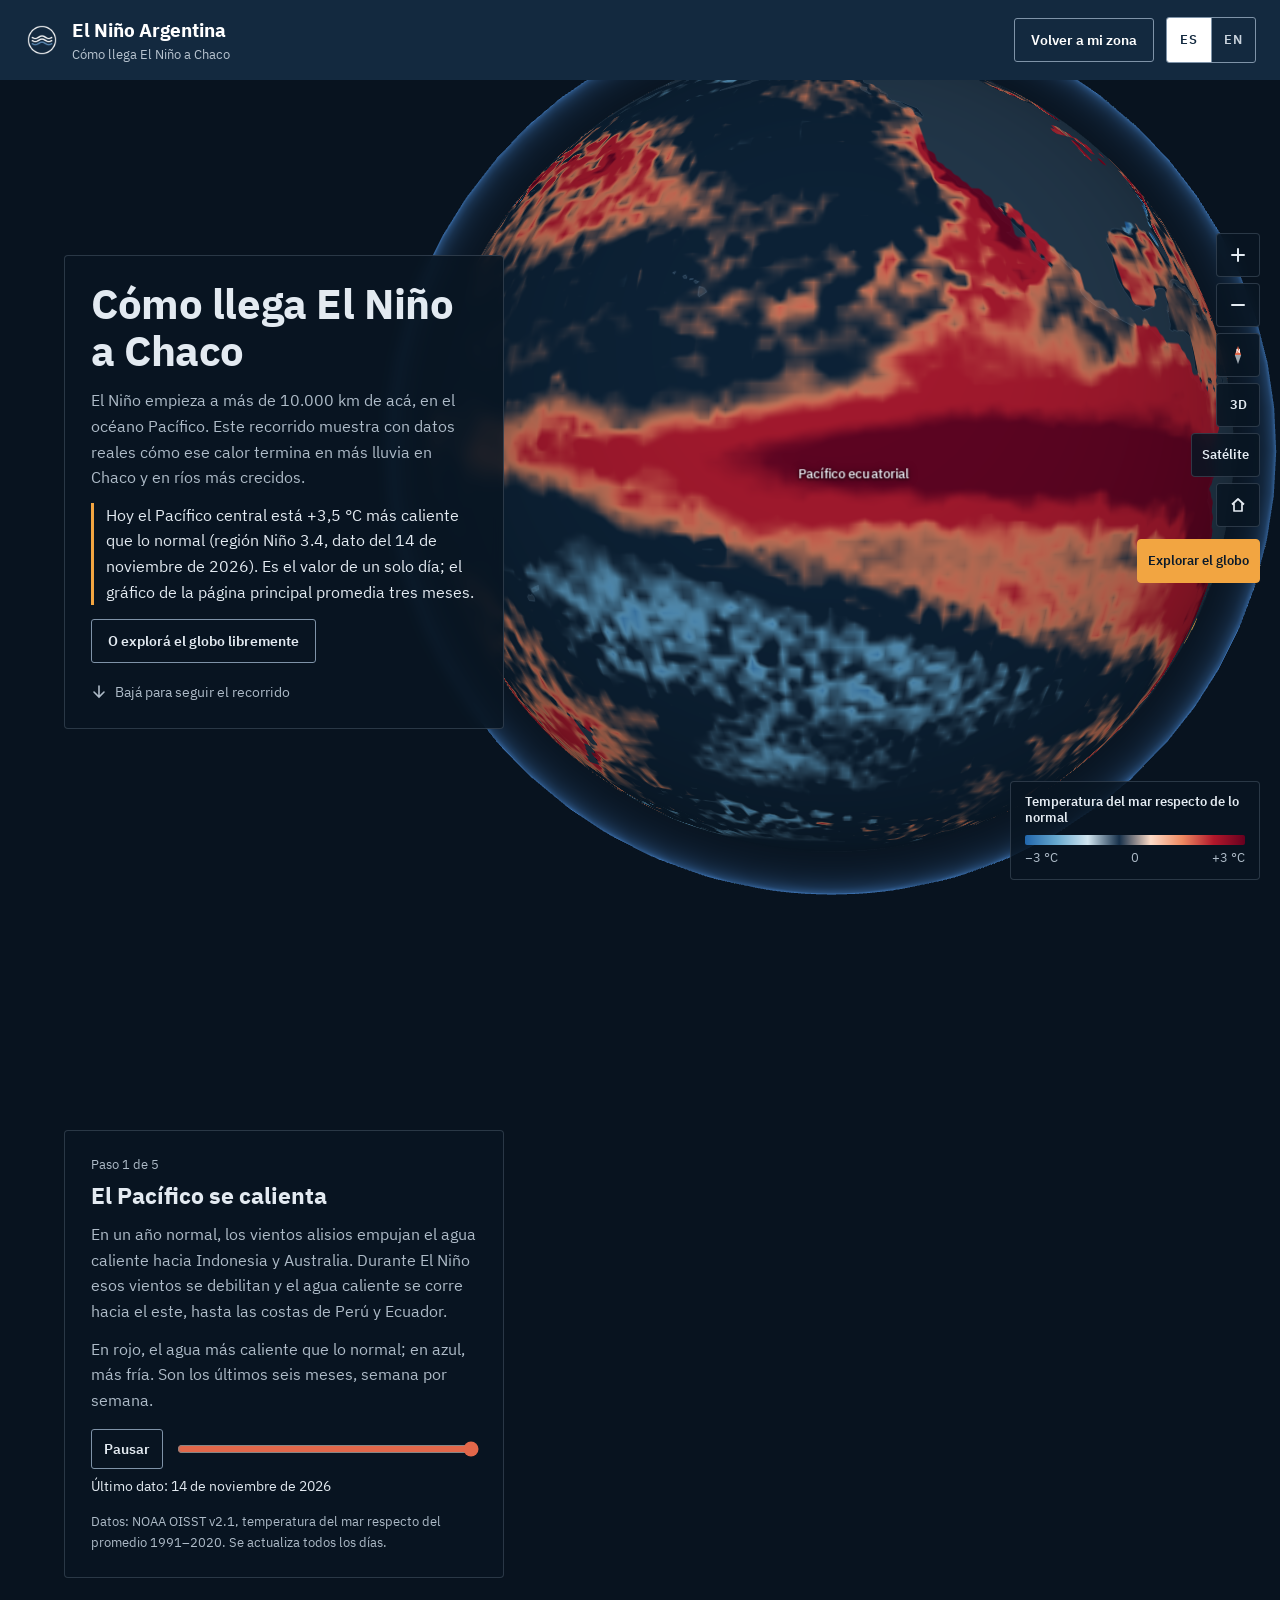
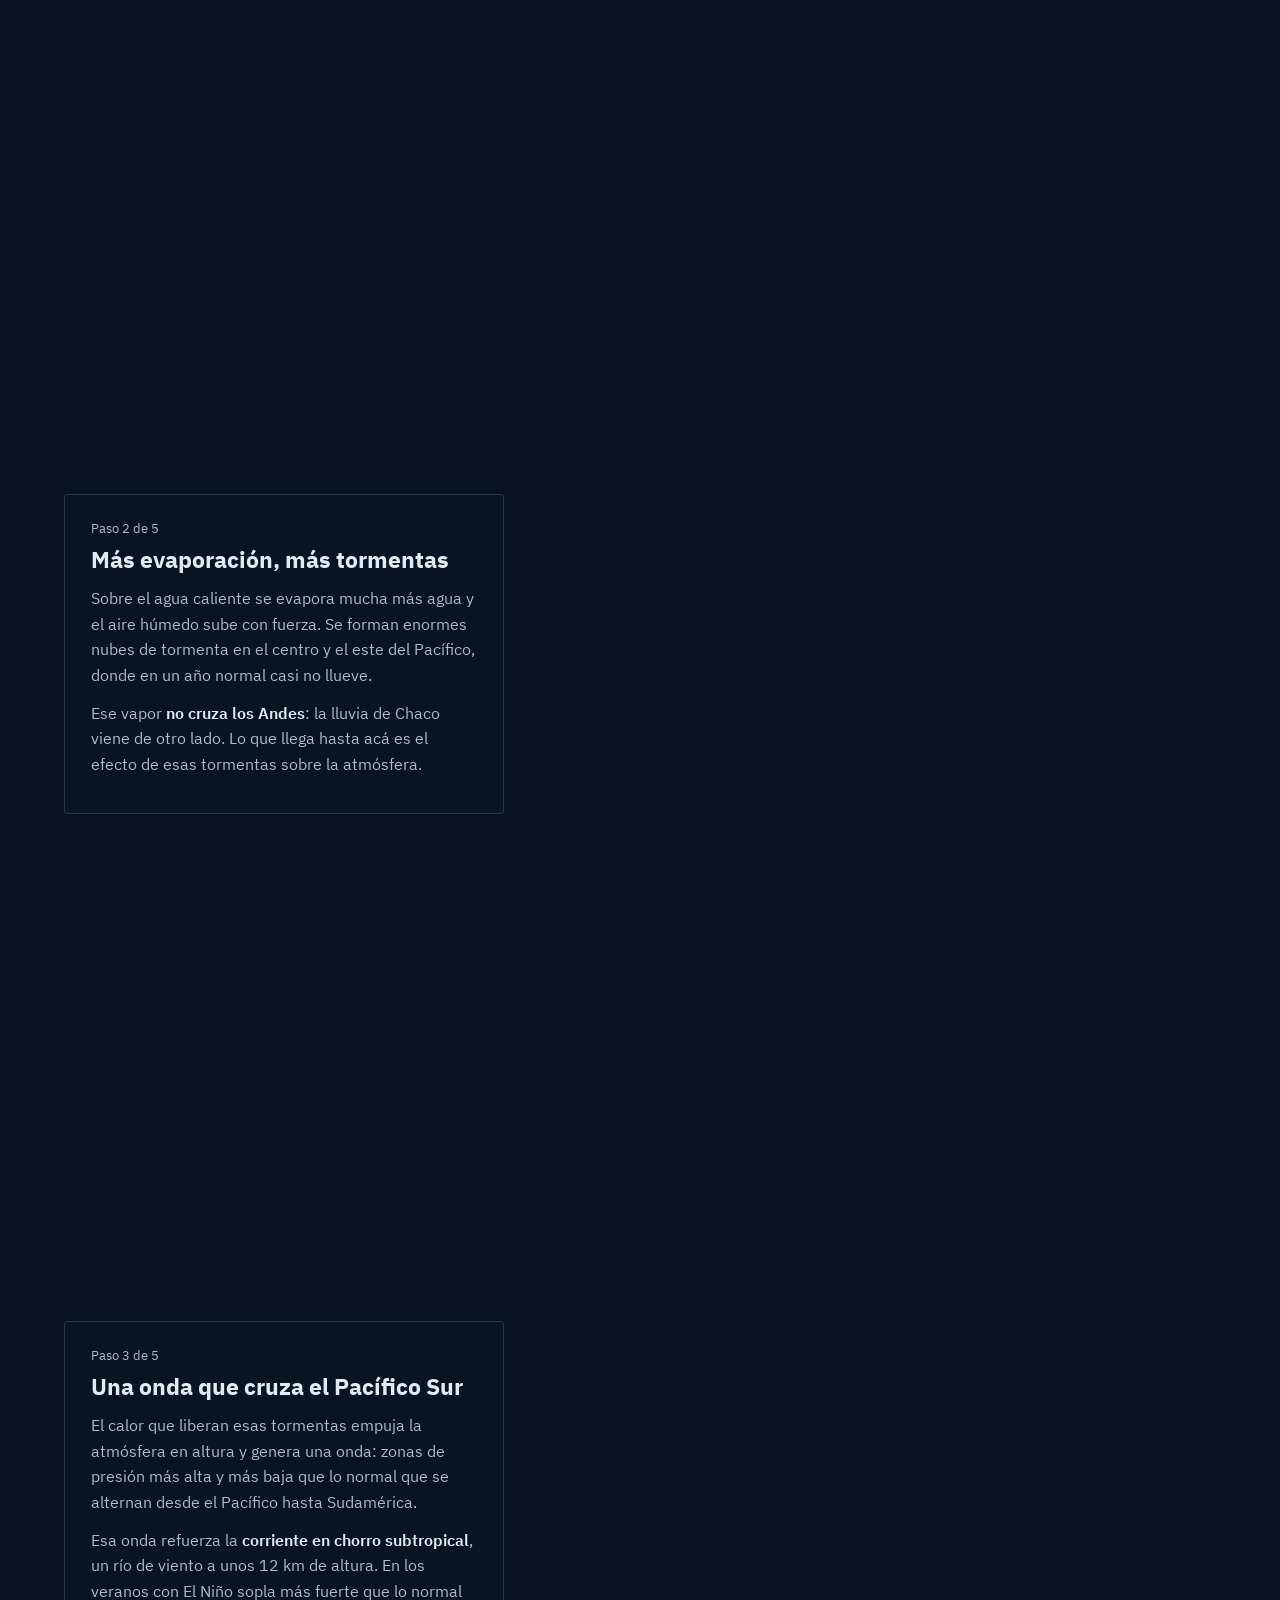
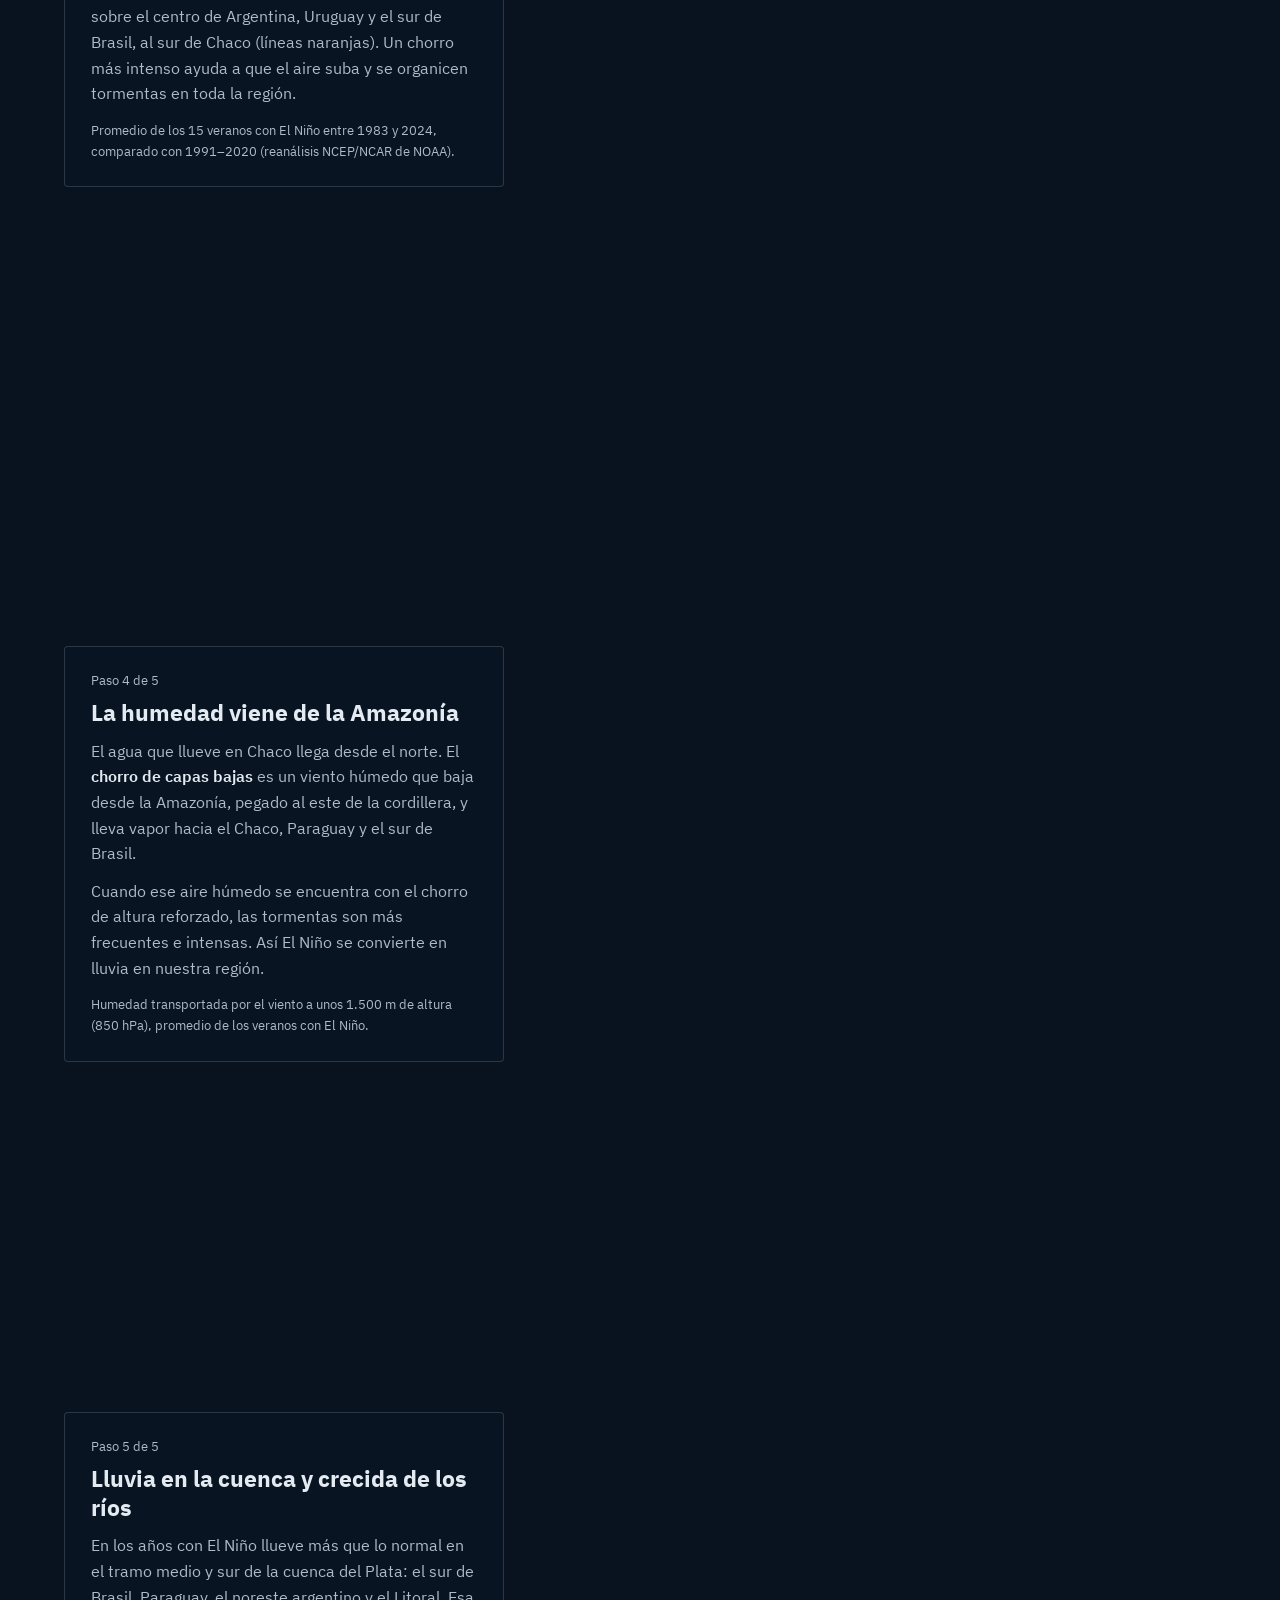
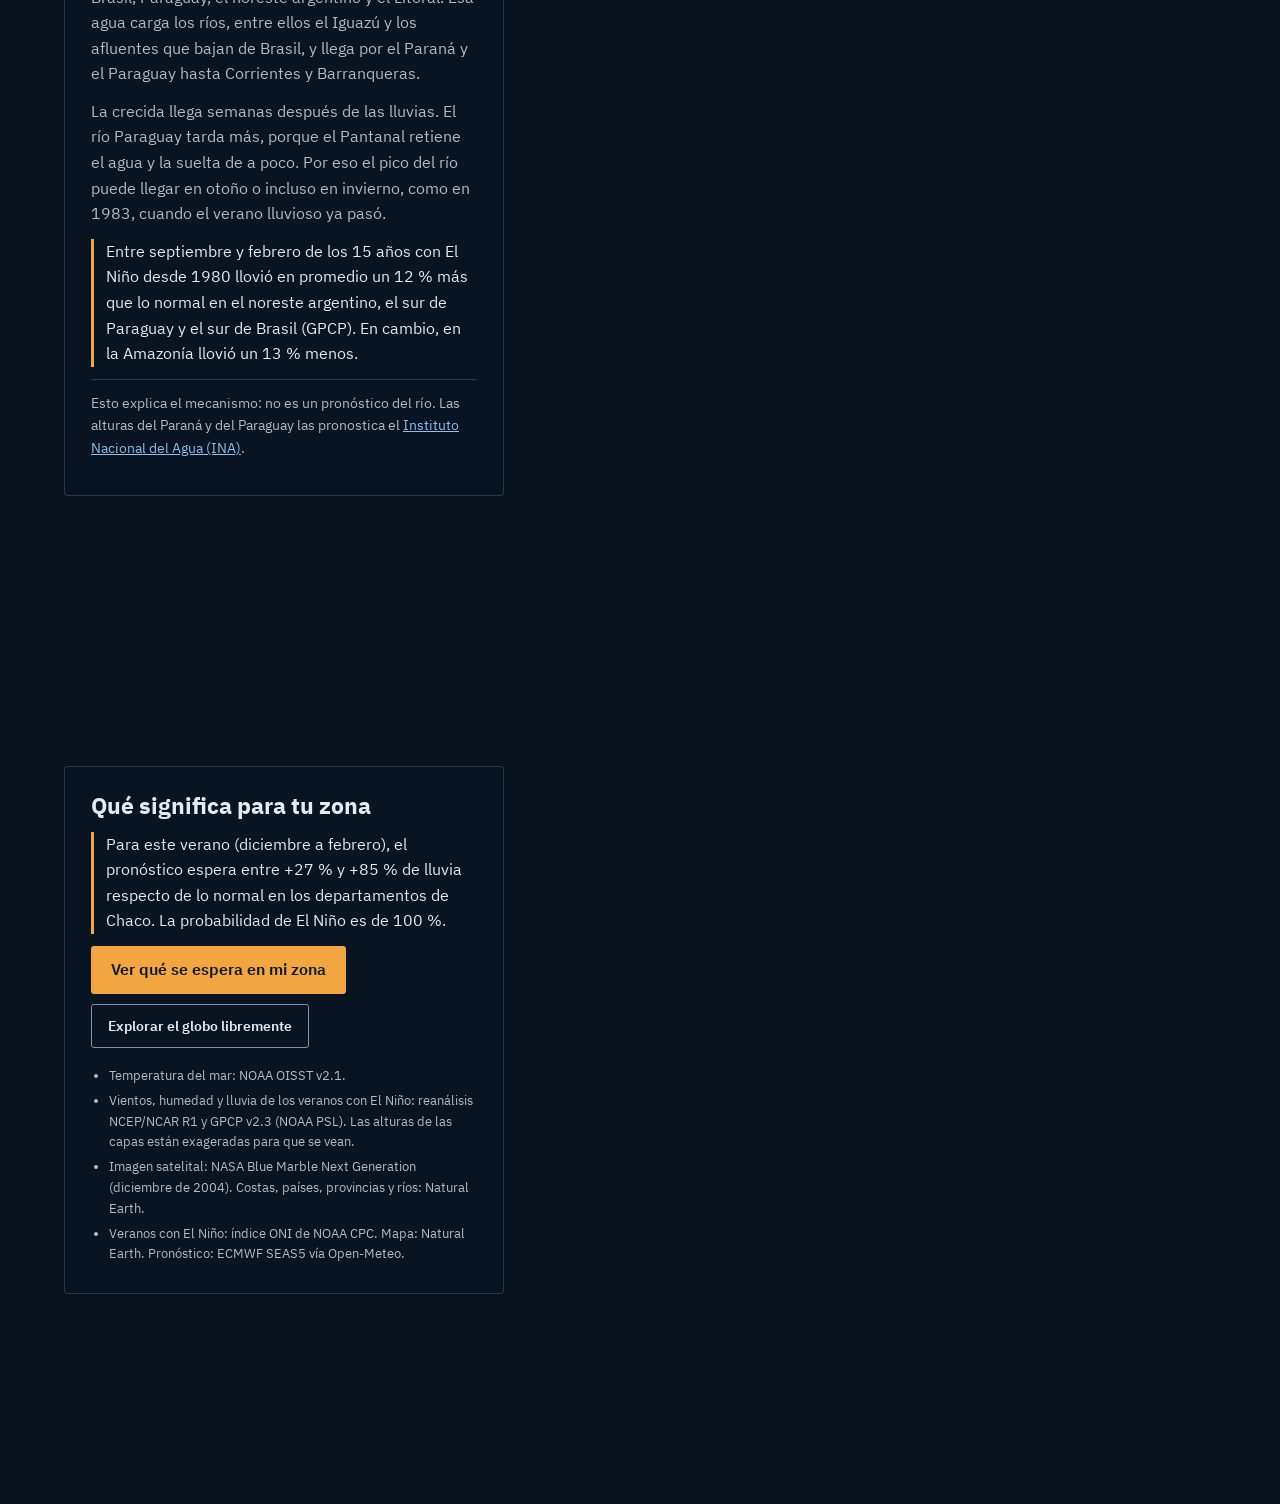
==== docs/como-llega.html @ 83ef6762 "Nombre del sitio: El Niño Argentina (sin "SIG") Co-Authored-By: Claude Opus 5.5 <noreply@anthropic.c" ====
<!doctype html>
<html lang="es">
<head>
<meta charset="utf-8">
<meta name="viewport" content="width=device-width, initial-scale=1">
<title data-i18n="g.titulo">Cómo llega El Niño a Chaco · El Niño Argentina</title>
<meta name="description" data-i18n-attr="content:g.descripcion" content="Recorrido en 3D con datos reales: el calentamiento del Pacífico, las tormentas, los chorros de viento, la humedad de la Amazonía y la crecida de los ríos que llega a Chaco.">
<meta name="theme-color" content="#08131F">
<link rel="manifest" href="manifest.webmanifest">
<link rel="icon" href="icons/icono-192.png" type="image/png">
<link rel="apple-touch-icon" href="icons/icono-180.png">
<link rel="preload" href="fonts/ibm-plex-sans-latin-400-normal.woff2" as="font" type="font/woff2" crossorigin>
<link rel="modulepreload" href="vendor/three/three.core.min.js">
<link rel="stylesheet" href="css/app.css">
<link rel="stylesheet" href="css/como-llega.css">
</head>
<body class="g-cuerpo">
<a class="sr-only" href="#relato" data-i18n="saltar">Saltar al contenido</a>

<header class="cabecera">
  <div class="contenedor">
    <a class="marca" href="./">
      <img src="icons/icono-192.png" alt="" width="36" height="36">
      <span class="marca-texto"><span class="marca-titulo">El Niño Argentina</span><span class="marca-sub" data-i18n="g.marca-sub">Cómo llega El Niño a Chaco</span></span>
    </a>
    <div class="cabecera-acciones">
      <a class="boton-claro" href="./" data-i18n="g.volver">Volver a mi zona</a>
      <div class="idioma" role="group" aria-label="Idioma" data-i18n-attr="aria-label:idioma.grupo">
        <button type="button" data-idioma="es" lang="es" aria-label="Español" aria-pressed="true">ES</button>
        <button type="button" data-idioma="en" lang="en" aria-label="English" aria-pressed="false">EN</button>
      </div>
    </div>
  </div>
</header>

<div class="g-escena" id="escena" aria-hidden="true"><canvas id="globo" role="application" aria-label="Globo 3D: arrastrá para mover, usá la rueda o pellizcá para acercar, Shift y las flechas para girar e inclinar" data-i18n-attr="aria-label:g.globo-aria"></canvas><div class="g-etiquetas" id="etiquetas" aria-hidden="true"></div></div>
<div class="g-sin-3d" id="sin-3d" hidden><p data-i18n="g.sin-3d">Tu navegador no puede mostrar el globo en 3D. El recorrido se puede leer igual: cada tarjeta explica un paso.</p></div>
<div class="g-controles" role="group" aria-label="Controles del globo" data-i18n-attr="aria-label:g.ctl">
  <button type="button" id="ctl-acercar" aria-label="Acercar" title="Acercar" data-i18n-attr="aria-label:g.acercar,title:g.acercar"><svg width="18" height="18" viewBox="0 0 18 18" aria-hidden="true"><path d="M9 3v12M3 9h12" stroke="currentColor" stroke-width="2" stroke-linecap="round"/></svg></button>
  <button type="button" id="ctl-alejar" aria-label="Alejar" title="Alejar" data-i18n-attr="aria-label:g.alejar,title:g.alejar"><svg width="18" height="18" viewBox="0 0 18 18" aria-hidden="true"><path d="M3 9h12" stroke="currentColor" stroke-width="2" stroke-linecap="round"/></svg></button>
  <button type="button" id="ctl-norte" aria-label="Norte arriba" title="Norte arriba" data-i18n-attr="aria-label:g.norte,title:g.norte"><svg id="brujula" width="22" height="22" viewBox="0 0 22 22" aria-hidden="true"><path d="M11 2l3.2 9H7.8z" fill="#E2674A"/><path d="M11 20l-3.2-9h6.4z" fill="currentColor" opacity=".7"/><text x="11" y="8.6" text-anchor="middle" font-size="5.5" font-weight="700" fill="#fff">N</text></svg></button>
  <button type="button" id="ctl-inclinar" aria-pressed="false" aria-label="Inclinar la vista" title="Inclinar la vista" data-i18n-attr="aria-label:g.inclinar,title:g.inclinar">3D</button>
  <button type="button" id="ctl-satelite" class="ctl-texto" aria-pressed="false">Satélite</button>
  <button type="button" id="ctl-inicio" aria-label="Volver a la vista inicial" title="Volver a la vista inicial" data-i18n-attr="aria-label:g.inicio-vista,title:g.inicio-vista"><svg width="18" height="18" viewBox="0 0 18 18" aria-hidden="true"><path d="M3 8.5L9 3l6 5.5M5 7.5V15h8V7.5" stroke="currentColor" stroke-width="1.7" fill="none" stroke-linejoin="round"/></svg></button>
  <button type="button" id="explorar" class="ctl-texto ctl-explorar" data-explorar data-i18n="g.explorar-btn">Explorar el globo</button>
</div>
<p class="g-aviso" id="aviso" role="status" hidden></p>

<section class="g-panel" id="panel-explorar" aria-labelledby="titulo-panel" hidden>
  <div class="g-panel-cab">
    <h2 id="titulo-panel" data-i18n="g.panel-titulo">Explorar el globo</h2>
    <button type="button" class="g-panel-capas" id="ctl-capas" aria-expanded="false" aria-controls="panel-cuerpo" data-i18n="g.capas">Capas</button>
    <button type="button" class="g-boton-sec" id="salir-explorar" data-i18n="g.volver-relato">Volver al recorrido</button>
  </div>
  <div class="g-panel-cuerpo" id="panel-cuerpo">
    <fieldset class="g-capas">
      <legend data-i18n="g.capas">Capas</legend>
      <div id="lista-capas"></div>
    </fieldset>
    <p class="g-ayuda" data-i18n-html="g.ayuda"><strong>Mouse:</strong> arrastrá para mover, usá la rueda para acercar, clic derecho o Shift + arrastrar para girar e inclinar, doble clic para acercarte a un punto. <strong>Celular:</strong> un dedo mueve, dos dedos acercan, giran e inclinan. <strong>Teclado:</strong> flechas, + y −, Shift + flechas.</p>
  </div>
</section>

<aside class="g-leyenda" id="leyenda" aria-label="Leyenda" data-i18n-attr="aria-label:g.leyenda"></aside>

<main class="g-relato" id="relato">
  <section class="g-paso" data-escena="inicio">
    <div class="g-tarjeta">
      <h1 data-i18n="g.h1">Cómo llega El Niño a Chaco</h1>
      <p data-i18n="g.inicio-1">El Niño empieza a más de 10.000 km de acá, en el océano Pacífico. Este recorrido muestra con datos reales cómo ese calor termina en más lluvia en Chaco y en ríos más crecidos.</p>
      <p class="g-dato" id="dato-nino34"></p>
      <p class="g-explorar-enlace"><button type="button" class="g-boton-sec" data-explorar data-i18n="g.inicio-explorar">O explorá el globo libremente</button></p>
      <p class="g-bajar"><svg width="16" height="16" viewBox="0 0 16 16" aria-hidden="true"><path d="M8 2v11M3 8l5 5 5-5" stroke="currentColor" stroke-width="1.6" fill="none" stroke-linecap="round"/></svg><span data-i18n="g.bajar">Bajá para seguir el recorrido</span></p>
    </div>
  </section>

  <section class="g-paso" data-escena="pacifico">
    <div class="g-tarjeta">
      <span class="g-paso-num" data-i18n="g.paso-1">Paso 1 de 5</span>
      <h2 data-i18n="g.pac-titulo">El Pacífico se calienta</h2>
      <p data-i18n="g.pac-1">En un año normal, los vientos alisios empujan el agua caliente hacia Indonesia y Australia. Durante El Niño esos vientos se debilitan y el agua caliente se corre hacia el este, hasta las costas de Perú y Ecuador.</p>
      <p data-i18n="g.pac-2">En rojo, el agua más caliente que lo normal; en azul, más fría. Son los últimos seis meses, semana por semana.</p>
      <div class="g-tiempo" id="tiempo" hidden>
        <button type="button" id="reproducir" aria-pressed="true">Pausar</button>
        <input type="range" id="semana" min="0" max="0" value="0" aria-label="Semana" data-i18n-attr="aria-label:g.semana">
        <output id="fecha-cuadro" for="semana"></output>
      </div>
      <p class="g-fuente" data-i18n="g.pac-fuente">Datos: NOAA OISST v2.1, temperatura del mar respecto del promedio 1991–2020. Se actualiza todos los días.</p>
    </div>
  </section>

  <section class="g-paso" data-escena="tormentas">
    <div class="g-tarjeta">
      <span class="g-paso-num" data-i18n="g.paso-2">Paso 2 de 5</span>
      <h2 data-i18n="g.tor-titulo">Más evaporación, más tormentas</h2>
      <p data-i18n="g.tor-1">Sobre el agua caliente se evapora mucha más agua y el aire húmedo sube con fuerza. Se forman enormes nubes de tormenta en el centro y el este del Pacífico, donde en un año normal casi no llueve.</p>
      <p data-i18n-html="g.tor-2">Ese vapor <strong>no cruza los Andes</strong>: la lluvia de Chaco viene de otro lado. Lo que llega hasta acá es el efecto de esas tormentas sobre la atmósfera.</p>
    </div>
  </section>

  <section class="g-paso" data-escena="onda">
    <div class="g-tarjeta">
      <span class="g-paso-num" data-i18n="g.paso-3">Paso 3 de 5</span>
      <h2 data-i18n="g.onda-titulo">Una onda que cruza el Pacífico Sur</h2>
      <p data-i18n="g.onda-1">El calor que liberan esas tormentas empuja la atmósfera en altura y genera una onda: zonas de presión más alta y más baja que lo normal que se alternan desde el Pacífico hasta Sudamérica.</p>
      <p data-i18n-html="g.onda-2">Esa onda refuerza la <strong>corriente en chorro subtropical</strong>, un río de viento a unos 12 km de altura. En los veranos con El Niño sopla más fuerte que lo normal sobre el centro de Argentina, Uruguay y el sur de Brasil, al sur de Chaco (líneas naranjas). Un chorro más intenso ayuda a que el aire suba y se organicen tormentas en toda la región.</p>
      <p class="g-fuente" id="dato-anios"></p>
    </div>
  </section>

  <section class="g-paso" data-escena="humedad">
    <div class="g-tarjeta">
      <span class="g-paso-num" data-i18n="g.paso-4">Paso 4 de 5</span>
      <h2 data-i18n="g.hum-titulo">La humedad viene de la Amazonía</h2>
      <p data-i18n-html="g.hum-1">El agua que llueve en Chaco llega desde el norte. El <strong>chorro de capas bajas</strong> es un viento húmedo que baja desde la Amazonía, pegado al este de la cordillera, y lleva vapor hacia el Chaco, Paraguay y el sur de Brasil.</p>
      <p data-i18n="g.hum-2">Cuando ese aire húmedo se encuentra con el chorro de altura reforzado, las tormentas son más frecuentes e intensas. Así El Niño se convierte en lluvia en nuestra región.</p>
      <p class="g-fuente" data-i18n="g.hum-fuente">Humedad transportada por el viento a unos 1.500 m de altura (850 hPa), promedio de los veranos con El Niño.</p>
    </div>
  </section>

  <section class="g-paso" data-escena="rios">
    <div class="g-tarjeta">
      <span class="g-paso-num" data-i18n="g.paso-5">Paso 5 de 5</span>
      <h2 data-i18n="g.rios-titulo">Lluvia en la cuenca y crecida de los ríos</h2>
      <p data-i18n="g.rios-1">En los años con El Niño llueve más que lo normal en el tramo medio y sur de la cuenca del Plata: el sur de Brasil, Paraguay, el noreste argentino y el Litoral. Esa agua carga los ríos, entre ellos el Iguazú y los afluentes que bajan de Brasil, y llega por el Paraná y el Paraguay hasta Corrientes y Barranqueras.</p>
      <p data-i18n="g.rios-2">La crecida llega semanas después de las lluvias. El río Paraguay tarda más, porque el Pantanal retiene el agua y la suelta de a poco. Por eso el pico del río puede llegar en otoño o incluso en invierno, como en 1983, cuando el verano lluvioso ya pasó.</p>
      <p class="g-dato" id="dato-lluvia"></p>
      <p class="g-nota" data-i18n-html="g.rios-nota">Esto explica el mecanismo: no es un pronóstico del río. Las alturas del Paraná y del Paraguay las pronostica el <a href="https://www.ina.gob.ar/" rel="noopener">Instituto Nacional del Agua (INA)</a>.</p>
    </div>
  </section>

  <section class="g-paso" data-escena="final">
    <div class="g-tarjeta">
      <h2 data-i18n="g.fin-titulo">Qué significa para tu zona</h2>
      <p class="g-dato" id="dato-pronostico"></p>
      <div class="g-acciones">
        <a class="g-boton" href="./#resumen" data-i18n="g.fin-boton">Ver qué se espera en mi zona</a>
        <button type="button" class="g-boton-sec" data-explorar data-i18n="g.fin-explorar">Explorar el globo libremente</button>
      </div>
      <ul class="g-fuentes">
        <li data-i18n="g.fuente-1">Temperatura del mar: NOAA OISST v2.1.</li>
        <li data-i18n="g.fuente-2">Vientos, humedad y lluvia de los veranos con El Niño: reanálisis NCEP/NCAR R1 y GPCP v2.3 (NOAA PSL). Las alturas de las capas están exageradas para que se vean.</li>
        <li data-i18n="g.fuente-4">Imagen satelital: NASA Blue Marble Next Generation (diciembre de 2004). Costas, países, provincias y ríos: Natural Earth.</li>
        <li data-i18n="g.fuente-3">Veranos con El Niño: índice ONI de NOAA CPC. Mapa: Natural Earth. Pronóstico: ECMWF SEAS5 vía Open-Meteo.</li>
      </ul>
    </div>
  </section>
</main>

<script src="js/i18n.js"></script>
<link rel="modulepreload" href="js/navegacion.js">
<script type="module" src="js/como-llega.js"></script>
</body>
</html>
---- docs/css/app.css ----
@font-face { font-family: "IBM Plex Sans"; font-weight: 400; font-display: swap; src: url("../fonts/ibm-plex-sans-latin-400-normal.woff2") format("woff2"); }
@font-face { font-family: "IBM Plex Sans"; font-weight: 500; font-display: swap; src: url("../fonts/ibm-plex-sans-latin-500-normal.woff2") format("woff2"); }
@font-face { font-family: "IBM Plex Sans"; font-weight: 600; font-display: swap; src: url("../fonts/ibm-plex-sans-latin-600-normal.woff2") format("woff2"); }
@font-face { font-family: "IBM Plex Sans"; font-weight: 700; font-display: swap; src: url("../fonts/ibm-plex-sans-latin-700-normal.woff2") format("woff2"); }
@font-face { font-family: "IBM Plex Mono"; font-weight: 400; font-display: swap; src: url("../fonts/ibm-plex-mono-latin-400-normal.woff2") format("woff2"); }
@font-face { font-family: "IBM Plex Mono"; font-weight: 500; font-display: swap; src: url("../fonts/ibm-plex-mono-latin-500-normal.woff2") format("woff2"); }

:root {
  --navy: #13293F;
  --navy-dark: #0B1A2A;
  --azul: #1F4E79;
  --azul-hover: #133452;
  --texto: #1B232C;
  --texto-2: #2B3540;
  --texto-3: #45505C;
  --texto-4: #5B6672;
  --fondo: #F3F4F6;
  --panel: #FFFFFF;
  --borde: #D5D9DE;
  --borde-suave: #E4E7EB;
  --demo: #FDF1DC;
  --demo-borde: #E3B45C;
  --demo-texto: #5C3D05;
  --mono: "IBM Plex Mono", ui-monospace, monospace;
  --calor: #B2361C;          /* océano más caliente: solo para el El Niño en curso */
  --referencia: #8A96A3;     /* episodios anteriores */
  --referencia-2: #B5BFC9;
}

* { box-sizing: border-box; }
[hidden] { display: none !important; }
html { -webkit-text-size-adjust: 100%; }
body { margin: 0; font-family: "IBM Plex Sans", system-ui, sans-serif; color: var(--texto); background: var(--fondo); line-height: 1.5; }
a { color: var(--azul); }
a:hover { color: var(--azul-hover); }
h1, h2, h3 { line-height: 1.25; }
button, input, select { font: inherit; color: inherit; }
:focus-visible { outline: 3px solid #4A90D9; outline-offset: 2px; }
.sr-only { position: absolute; width: 1px; height: 1px; padding: 0; margin: -1px; overflow: hidden; clip: rect(0 0 0 0); white-space: nowrap; border: 0; }
.mono { font-family: var(--mono); }
.contenedor { max-width: 1280px; margin: 0 auto; padding-left: 24px; padding-right: 24px; }
.ancho { max-width: 1440px; }

/* Aviso de demostración */
.aviso-demo { background: var(--demo); border-bottom: 1px solid var(--demo-borde); color: var(--demo-texto); font-size: 14px; }
.aviso-demo .contenedor { padding-top: 10px; padding-bottom: 10px; display: flex; gap: 10px; align-items: flex-start; }
.aviso-demo strong { white-space: nowrap; }
.es-real .aviso-demo, .es-real .etiqueta-demo, .es-real .solo-demo { display: none !important; }
.etiqueta-demo { display: inline-block; font-size: 11px; font-weight: 600; letter-spacing: .05em; text-transform: uppercase; color: var(--demo-texto); background: var(--demo); border: 1px solid var(--demo-borde); padding: 1px 6px; border-radius: 2px; vertical-align: middle; }

/* Barras superiores */
.franja { background: var(--navy-dark); color: #C9D3DD; font-size: 13px; }
.franja .contenedor { padding-top: 8px; padding-bottom: 8px; display: flex; flex-wrap: wrap; gap: 4px 24px; justify-content: space-between; }
.cabecera { background: var(--navy); color: #fff; }
.cabecera .contenedor { padding-top: 16px; padding-bottom: 16px; display: flex; flex-wrap: wrap; align-items: center; gap: 12px 36px; }
.marca { display: flex; align-items: center; gap: 12px; text-decoration: none; color: #fff; }
.marca:hover { color: #fff; }
.marca img { width: 36px; height: 36px; border-radius: 4px; }
.marca-texto { display: flex; flex-direction: column; }
.marca-titulo { font-size: 19px; font-weight: 700; }
.marca-sub { font-size: 13px; color: #B8C4D0; }
.nav { display: flex; flex-wrap: wrap; gap: 4px 24px; font-size: 15px; }
.nav a { color: #DCE3EA; text-decoration: none; padding: 6px 0; border-bottom: 2px solid transparent; }
.nav a:hover { color: #fff; border-bottom-color: #7F93A8; }
.nav a[aria-current="page"] { color: #fff; font-weight: 600; border-bottom-color: #fff; }
.cabecera-acciones { margin-left: auto; display: flex; align-items: center; gap: 12px; }
.idioma { display: inline-flex; border: 1px solid #7F93A8; border-radius: 3px; overflow: hidden; }
.idioma button { min-height: 44px; min-width: 44px; padding: 0 10px; font: inherit; font-size: 13px; font-weight: 600; letter-spacing: .04em; color: #C9D3DD; background: transparent; border: 0; cursor: pointer; }
.idioma button + button { border-left: 1px solid #7F93A8; }
.idioma button:hover { color: #fff; background: rgba(255,255,255,.08); }
.idioma button[aria-pressed="true"] { color: var(--navy); background: #fff; cursor: default; }
.idioma button:focus-visible { outline-offset: -3px; }
.boton-claro { display: inline-flex; align-items: center; min-height: 44px; padding: 0 16px; font-size: 14px; font-weight: 600; color: #fff; border: 1px solid #7F93A8; border-radius: 3px; text-decoration: none; }
.boton-claro:hover { color: #fff; background: rgba(255,255,255,.08); }

/* Botones y formularios */
.boton { display: inline-flex; align-items: center; justify-content: center; gap: 8px; min-height: 48px; padding: 0 22px; font-size: 15px; font-weight: 600; color: #fff; background: var(--azul); border: 1px solid var(--azul); border-radius: 3px; cursor: pointer; text-decoration: none; }
.boton:hover { background: var(--azul-hover); color: #fff; }
.boton-sec { background: #fff; color: var(--azul); }
.boton-sec:hover { background: #EEF3F8; color: var(--azul-hover); }
.campo { height: 52px; padding: 0 14px; font-size: 17px; border: 1px solid #A7B0BA; border-radius: 3px; background: #fff; width: 100%; }
select.campo-chico, .campo-chico { height: 40px; padding: 0 10px; font-size: 14px; border: 1px solid #A7B0BA; border-radius: 3px; background: #fff; width: 100%; }

/* Búsqueda */
.hero { background: var(--panel); border-bottom: 1px solid var(--borde); }
.hero .contenedor { padding-top: 36px; padding-bottom: 36px; }
.hero h1 { margin: 0; font-size: clamp(26px, 4vw, 36px); font-weight: 600; max-width: 820px; }
.hero p { margin: 12px 0 0; font-size: 17px; color: var(--texto-3); max-width: 760px; }
.buscador { margin-top: 22px; display: flex; flex-wrap: wrap; gap: 8px; max-width: 760px; position: relative; }
.buscador .envoltura { flex: 1 1 320px; min-width: 0; position: relative; }
.sugerencias { position: absolute; z-index: 20; left: 0; right: 0; top: 54px; margin: 0; padding: 4px 0; list-style: none; background: #fff; border: 1px solid #A7B0BA; border-radius: 3px; box-shadow: 0 6px 20px rgba(11,26,42,.12); max-height: 300px; overflow-y: auto; }
.sugerencias li { padding: 10px 14px; cursor: pointer; display: flex; justify-content: space-between; gap: 12px; }
.sugerencias li small { color: var(--texto-4); }
.sugerencias li[aria-selected="true"], .sugerencias li:hover { background: #EEF3F8; }
.mensaje { margin-top: 10px; font-size: 14px; color: var(--texto-3); min-height: 21px; }

/* Secciones */
.seccion { padding-top: 32px; }
.seccion-titulo { display: flex; flex-wrap: wrap; align-items: baseline; justify-content: space-between; gap: 6px 16px; }
.seccion-titulo h2 { margin: 0; font-size: 26px; font-weight: 600; }
.seccion-titulo span { font-size: 15px; color: var(--texto-4); }
.linea-nino { margin: 8px 0 0; font-size: 16px; color: var(--texto-2); }
.linea-nino .etiqueta-demo { margin: 0 4px; }
.panel { background: var(--panel); border: 1px solid var(--borde); }

/* Tarjetas */
.tarjetas { margin-top: 20px; display: grid; grid-template-columns: repeat(auto-fit, minmax(250px, 1fr)); gap: 20px; }
.tarjeta { display: flex; flex-direction: column; }
.tarjeta-cab { display: flex; align-items: center; gap: 12px; padding: 14px 18px; border-bottom: 1px solid var(--borde-suave); }
.tarjeta-cab h3 { margin: 0; font-size: 18px; font-weight: 600; }
.tarjeta-cab svg { flex: none; }
.tarjeta-cuerpo { padding: 18px; display: flex; flex-direction: column; gap: 12px; flex: 1; }
.tarjeta-cuerpo p { margin: 0; font-size: 15px; color: var(--texto-2); }
.nivel { display: flex; align-items: stretch; border: 1px solid var(--borde); }
.nivel-color { width: 8px; flex: none; }
.nivel-texto { padding: 9px 13px; }
.nivel-texto small { display: block; font-size: 13px; color: var(--texto-4); }
.nivel-texto strong { display: block; font-size: 21px; font-weight: 700; }
.terciles { display: grid; grid-template-columns: repeat(3, minmax(0, 1fr)); border: 1px solid var(--borde-suave); text-align: center; font-size: 13px; }
.terciles div { padding: 9px 4px; }
.terciles div + div { border-left: 1px solid var(--borde-suave); }
.terciles .destacado { background: var(--azul); color: #fff; }
.terciles span { display: block; font-family: var(--mono); font-size: 19px; }
.titular { font-size: 21px; font-weight: 700; color: var(--azul-hover); }
.tarjeta-link { margin-top: auto; font-size: 14px; font-weight: 600; }

/* El Niño de este año: el océano */
.oceano { background: var(--navy); color: #E6ECF2; }
.oceano-grilla { display: flex; flex-wrap: wrap; align-items: center; gap: 24px 48px; padding-top: 40px; padding-bottom: 40px; }
.oceano-texto { flex: 1 1 340px; min-width: 0; max-width: 520px; }
.oceano-texto h2 { margin: 0; font-size: clamp(26px, 3.4vw, 38px); font-weight: 600; line-height: 1.15; color: #fff; }
.oceano-texto p { margin: 14px 0 0; font-size: 17px; line-height: 1.6; }
.oceano-texto .oceano-fuente { font-size: 14px; color: #A9B8C7; }
.oceano-grafico { flex: 1.3 1 420px; min-width: 0; margin: 0; }
.oceano-grafico svg { width: 100%; height: auto; display: block; overflow: visible; }
.oni-eje text { fill: #A9B8C7; font-size: 12px; }
.oni-eje line { stroke: rgba(255,255,255,.12); }
.oni-umbral { stroke: rgba(255,255,255,.45); stroke-dasharray: 4 4; }
.oni-ref { fill: none; stroke-width: 2; stroke-linejoin: round; }
.oni-actual { fill: none; stroke: #F06B4B; stroke-width: 4; stroke-linecap: round; stroke-linejoin: round; }
.oni-etiqueta { font-size: 13px; }
.oni-punto { fill: #F06B4B; }
.oni-pulso { fill: none; stroke: #F06B4B; stroke-width: 2; transform-box: fill-box; transform-origin: center; }
@media (prefers-reduced-motion: no-preference) {
  .oni-actual.dibujar { animation: dibujar 1.8s ease-out forwards; }
  .oni-pulso { animation: pulso 1.6s ease-out 1.8s 3 both; }
  .oni-punto, .oni-hoy { animation: aparecer .4s ease-out 1.6s both; }
}
@keyframes dibujar { to { stroke-dashoffset: 0; } }
@keyframes pulso { from { transform: scale(1); opacity: .9; } to { transform: scale(3.2); opacity: 0; } }
@keyframes aparecer { from { opacity: 0; } to { opacity: 1; } }

/* Lluvia: las 51 simulaciones del modelo */
.miembros { display: grid; grid-template-columns: repeat(17, 1fr); gap: 4px; }
.miembros i { aspect-ratio: 1; border-radius: 50%; background: #D9E2EA; }
.miembros i.si { background: var(--azul); }
.miembros + p.leyenda-miembros { margin: -4px 0 0; font-size: 14px; color: var(--texto-3); }

/* Agua observada */
.agua { display: flex; flex-wrap: wrap; }
.agua-texto { flex: 2 1 420px; min-width: 0; padding: 22px; }
.agua-texto h2 { margin: 6px 0 0; font-size: 22px; font-weight: 600; }
.agua-texto p { margin: 10px 0 0; font-size: 16px; color: var(--texto-2); }
.agua-texto p.nota { font-size: 14px; color: var(--texto-4); }
.sobretitulo { margin: 0; font-size: 14px; font-weight: 600; color: var(--texto-3); }
.agua-datos { flex: 1 1 260px; min-width: 0; border-left: 1px solid var(--borde-suave); display: grid; grid-template-columns: repeat(2, minmax(0, 1fr)); }
.agua-datos div { padding: 18px 20px; }
.agua-datos div:nth-child(1), .agua-datos div:nth-child(2) { border-bottom: 1px solid var(--borde-suave); }
.agua-datos div:nth-child(2) { border-left: 1px solid var(--borde-suave); }
.agua-datos div:nth-child(3) { grid-column: span 2; }
.agua-datos small { display: block; font-size: 13px; color: var(--texto-4); }
.agua-datos strong { display: block; margin-top: 4px; font-family: var(--mono); font-weight: 500; font-size: 24px; }
.agua-datos strong.texto { font-family: inherit; font-size: 16px; font-weight: 600; }

/* Consejos */
.consejos { border-top: 4px solid var(--azul); padding: 22px; }
.consejos h2 { margin: 0; font-size: 22px; font-weight: 600; }
.consejos-grilla { margin-top: 14px; display: grid; grid-template-columns: repeat(auto-fit, minmax(250px, 1fr)); gap: 20px 28px; }
.consejos h3 { margin: 0; font-size: 16px; font-weight: 600; }
.consejos ul { margin: 8px 0 0; padding-left: 20px; font-size: 15px; line-height: 1.65; color: var(--texto-2); }

/* Mapa */
.mapa-panel .pestanas { display: flex; flex-wrap: wrap; align-items: center; justify-content: space-between; gap: 8px 16px; padding: 0 16px; border-bottom: 1px solid var(--borde-suave); }
.tabs { display: flex; flex-wrap: wrap; }
.tab { height: 50px; padding: 0 14px; font-size: 15px; color: var(--texto-3); background: transparent; border: 0; border-bottom: 3px solid transparent; cursor: pointer; }
.tab[aria-selected="true"] { color: var(--azul); font-weight: 600; border-bottom-color: var(--azul); }
.tab:hover { color: var(--azul); }
.mapa-cuerpo { display: flex; flex-wrap: wrap; gap: 20px; padding: 20px; align-items: flex-start; }
.mapa { flex: 2 1 420px; min-width: 0; height: 520px; border: 1px solid var(--borde-suave); background: #EEF1F4; }
.leyenda { flex: 1 1 240px; min-width: 0; display: flex; flex-direction: column; gap: 8px; }
.leyenda h3 { margin: 0 0 4px; font-size: 16px; font-weight: 600; }
.leyenda-item { display: flex; align-items: center; gap: 10px; font-size: 15px; }
.leyenda-color { width: 28px; height: 14px; flex: none; border: 1px solid rgba(27,35,44,.15); }
.leyenda p { margin: 10px 0 0; font-size: 14px; color: var(--texto-3); }
.maplibregl-popup-content { font-family: "IBM Plex Sans", sans-serif; padding: 10px 12px; border-radius: 3px; font-size: 14px; }
.maplibregl-popup-content strong { display: block; font-size: 15px; }

/* Preguntas */
.faq { background: var(--panel); border-top: 1px solid var(--borde); border-bottom: 1px solid var(--borde); margin-top: 40px; }
.faq .contenedor { padding-top: 36px; padding-bottom: 36px; }
.faq h2 { margin: 0; font-size: 22px; font-weight: 600; }
.faq-grilla { margin-top: 18px; display: grid; grid-template-columns: repeat(auto-fit, minmax(270px, 1fr)); gap: 22px 40px; }
.faq h3 { margin: 0; font-size: 16px; font-weight: 600; }
.faq p { margin: 6px 0 0; font-size: 15px; color: var(--texto-2); }

/* Pie */
.pie { background: var(--navy); color: #C9D3DD; font-size: 14px; }
.pie .contenedor { padding-top: 30px; padding-bottom: 36px; display: flex; flex-wrap: wrap; gap: 28px; }
.pie a { color: #fff; }
.pie p { margin: 6px 0 0; }
.pie strong { color: #fff; }
.pie .col-ancha { flex: 2 1 420px; min-width: 0; }
.pie .col { flex: 1 1 220px; min-width: 0; }

/* ---------- Vista técnica ---------- */
.tec-layout { display: flex; flex-wrap: wrap; gap: 20px; align-items: flex-start; padding-top: 20px; padding-bottom: 40px; }
.tec-aside { flex: 1 1 260px; min-width: 0; }
.tec-main { flex: 999 1 600px; min-width: 0; display: flex; flex-direction: column; gap: 20px; }
.bloque-cab { padding: 12px 16px; border-bottom: 1px solid var(--borde-suave); display: flex; flex-wrap: wrap; justify-content: space-between; gap: 6px 12px; align-items: baseline; }
.bloque-cab h2 { margin: 0; font-size: 16px; font-weight: 600; }
.bloque-cab span { font-family: var(--mono); font-size: 12px; color: var(--texto-4); }
.bloque-cuerpo { padding: 14px 16px; }
.rotulo { margin: 0 0 8px; font-size: 13px; font-weight: 600; color: var(--texto-3); }
.param { display: flex; flex-direction: column; gap: 4px; font-size: 14px; margin-bottom: 12px; }
.opcion { display: flex; align-items: center; gap: 10px; min-height: 36px; font-size: 14px; cursor: pointer; }
.modulos { display: grid; grid-template-columns: repeat(auto-fit, minmax(160px, 1fr)); gap: 10px; }
.modulo { text-align: left; background: #fff; border: 1px solid var(--borde); padding: 12px 14px; cursor: pointer; min-height: 64px; }
.modulo strong { display: block; font-size: 14px; }
.modulo small { display: block; margin-top: 3px; font-size: 12px; color: var(--texto-3); }
.modulo[aria-pressed="true"] { border-color: var(--azul); box-shadow: inset 0 3px 0 var(--azul); }
.modulo[disabled] { background: #F7F8FA; border-style: dashed; border-color: #A7B0BA; cursor: default; }
.modulo[disabled] strong { color: var(--texto-3); }
.tabla { width: 100%; border-collapse: collapse; font-size: 13px; }
.tabla th { text-align: left; color: var(--texto-4); font-size: 11px; text-transform: uppercase; letter-spacing: .06em; font-weight: 600; padding: 8px 10px; background: #F7F8FA; }
.tabla td { padding: 8px 10px; border-top: 1px solid var(--borde-suave); }
.tabla .num { text-align: right; font-family: var(--mono); }
.tabla tr.sel td { background: #EEF3F8; }
.tabla tbody tr { cursor: pointer; }
.tabla th button { all: unset; cursor: pointer; }
.tabla th button:focus-visible { outline: 3px solid #4A90D9; }
.desplazable { overflow-x: auto; }
.formula { font-family: var(--mono); font-size: 14px; background: #F7F8FA; border: 1px solid var(--borde-suave); padding: 10px 12px; line-height: 1.7; margin: 0; }
.chip { display: inline-flex; align-items: center; gap: 6px; }
.chip i { width: 10px; height: 10px; display: inline-block; }
.metricas { display: grid; grid-template-columns: repeat(auto-fit, minmax(170px, 1fr)); }
.metricas div { padding: 14px 16px; border-right: 1px solid var(--borde-suave); }
.metricas small { display: block; font-size: 13px; color: var(--texto-4); }
.metricas strong { display: block; margin-top: 4px; font-family: var(--mono); font-weight: 500; font-size: 21px; }
.dos-col { display: flex; flex-wrap: wrap; }
.dos-col > div { flex: 1 1 320px; min-width: 0; padding: 14px 16px; }
.dos-col > div + div { border-left: 1px solid var(--borde-suave); }

@media (max-width: 640px) {
  .contenedor { padding-left: 16px; padding-right: 16px; }
  .cabecera-acciones { margin-left: 0; }
  .boton-claro, .idioma button { min-height: 40px; }
  .franja span:last-child { display: none; }
  .cabecera .contenedor { gap: 10px 24px; padding-top: 12px; padding-bottom: 12px; }
  .mapa { height: 420px; }
  .agua-datos { border-left: 0; border-top: 1px solid var(--borde-suave); }
  .dos-col > div + div { border-left: 0; border-top: 1px solid var(--borde-suave); }
  .nav { gap: 2px 18px; font-size: 14px; }
}

.oceano-link { display: inline-flex; align-items: center; min-height: 44px; margin-top: 14px; padding: 0 18px; font-size: 15px; font-weight: 600; color: #0B1A2A; background: #F2A541; border-radius: 3px; text-decoration: none; }
.oceano-link:hover { color: #0B1A2A; background: #F7BC69; }
---- docs/css/como-llega.css ----
/* Página "Cómo llega El Niño a Chaco": relato por pasos sobre un globo 3D. */
:root {
  --g-fondo: #08131F;
  --g-tarjeta: rgba(9, 21, 34, 0.86);
  --g-borde: rgba(169, 184, 199, 0.22);
  --g-texto: #E3EAF1;
  --g-texto-2: #AEBBC8;
  --g-ambar: #F2A541;
  --g-humedad: #5FD3C6;
}

body.g-cuerpo { background: var(--g-fondo); color: var(--g-texto); }
.g-cuerpo .cabecera { position: relative; z-index: 3; }

/* Globo: fijo detrás del relato */
.g-escena { position: fixed; inset: 0; z-index: 0; }
.g-escena canvas { display: block; width: 100%; height: 100%; touch-action: pan-y; cursor: grab; outline: none; }
.g-escena canvas.arrastrando { cursor: grabbing; }
.explorando .g-escena canvas { touch-action: none; }
.explorando .g-escena canvas:focus-visible { box-shadow: inset 0 0 0 3px #4A90D9; }
.g-etiquetas { position: absolute; inset: 0; z-index: 1; pointer-events: none; overflow: hidden; }
.g-etiqueta {
  position: absolute; left: 0; top: 0; white-space: nowrap;
  font-size: 13px; font-weight: 500; color: #EEF3F8; letter-spacing: .01em;
  text-shadow: 0 1px 3px rgba(0,0,0,.9), 0 0 8px rgba(0,0,0,.7);
  opacity: 0; transition: opacity .5s;
  will-change: transform;
}
.g-etiqueta.visible { opacity: 1; }
.g-etiqueta.destacada { color: var(--g-ambar); font-weight: 600; font-size: 14px; }
.g-etiqueta.humedad { color: var(--g-humedad); }

/* Relato */
.g-relato { position: relative; z-index: 2; pointer-events: none; }
.g-paso { min-height: 100vh; display: flex; align-items: center; padding: 48px 0; }
.g-paso:first-child { min-height: calc(100vh - 76px); }
.g-paso:last-child { padding-bottom: 96px; }
.g-tarjeta {
  pointer-events: auto;
  width: min(440px, calc(100% - 32px));
  margin-left: max(24px, 5vw);
  padding: 24px 26px;
  background: var(--g-tarjeta);
  -webkit-backdrop-filter: blur(6px); backdrop-filter: blur(6px);
  border: 1px solid var(--g-borde);
  border-radius: 4px;
  font-size: 16px; line-height: 1.6;
}
.g-tarjeta h1 { font-size: clamp(30px, 4vw, 42px); line-height: 1.12; margin: 0 0 14px; letter-spacing: -.01em; }
.g-tarjeta h2 { font-size: 23px; margin: 0 0 12px; }
.g-tarjeta p { margin: 0 0 12px; color: var(--g-texto-2); }
.g-tarjeta p strong { color: var(--g-texto); font-weight: 600; }
.g-tarjeta a { color: #8CC0EE; }
.g-tarjeta a:hover { color: #B9D9F5; }
.g-paso-num { display: block; font-size: 13px; color: var(--g-texto-2); margin-bottom: 6px; font-variant-numeric: tabular-nums; }
.g-dato { color: var(--g-texto) !important; border-left: 3px solid var(--g-ambar); padding-left: 12px; }
.g-dato:empty { display: none; }
.g-fuente { font-size: 13px; margin: 14px 0 0 !important; }
.g-nota { font-size: 14px; border-top: 1px solid var(--g-borde); padding-top: 12px; margin-top: 4px !important; }
.g-bajar { font-size: 14px; margin: 18px 0 0 !important; display: flex; align-items: center; gap: 8px; }
.g-bajar svg { animation: g-bajar 2.4s ease-in-out infinite; }
@keyframes g-bajar { 0%, 100% { transform: translateY(0); } 50% { transform: translateY(4px); } }

/* Línea de tiempo del Pacífico */
.g-tiempo { display: grid; grid-template-columns: auto 1fr; align-items: center; gap: 6px 12px; margin: 16px 0 4px; }
.g-tiempo button {
  min-height: 40px; min-width: 40px; padding: 0 12px; border-radius: 3px; cursor: pointer;
  background: transparent; border: 1px solid #7F93A8; color: var(--g-texto); font-size: 14px; font-weight: 600;
}
.g-tiempo button:hover { background: rgba(255,255,255,.08); }
.g-tiempo input[type=range] { width: 100%; accent-color: #E2674A; }
.g-tiempo output { grid-column: 1 / -1; font-size: 14px; color: var(--g-texto); font-variant-numeric: tabular-nums; }

.g-boton {
  display: inline-flex; align-items: center; min-height: 48px; padding: 0 20px; margin-top: 6px;
  font-weight: 600; color: #0B1A2A !important; background: var(--g-ambar); border-radius: 3px; text-decoration: none;
}
.g-boton:hover { background: #F7BC69; }
.g-fuentes { font-size: 13px; color: var(--g-texto-2); margin: 18px 0 0; padding: 0 0 0 18px; }
.g-fuentes li { margin-bottom: 4px; }

/* Leyenda del tramo actual */
.g-leyenda {
  position: fixed; right: 20px; bottom: 20px; z-index: 2; width: 250px;
  padding: 12px 14px; background: var(--g-tarjeta); border: 1px solid var(--g-borde); border-radius: 4px;
  font-size: 13px; color: var(--g-texto-2); transition: opacity .4s;
}
.g-leyenda:empty { opacity: 0; }
.g-leyenda h3 { font-size: 13px; font-weight: 600; color: var(--g-texto); margin: 0 0 8px; }
.g-leyenda h3 + .g-barra { margin-top: 0; }
.g-leyenda .g-grupo + .g-grupo { margin-top: 12px; }
.g-barra { height: 10px; border-radius: 2px; }
.g-barra-rotulos { display: flex; justify-content: space-between; margin-top: 3px; font-variant-numeric: tabular-nums; }
.g-item { display: flex; align-items: center; gap: 8px; margin-top: 4px; }
.g-item i { flex: none; width: 18px; height: 3px; border-radius: 2px; }
.g-item i.punto { width: 8px; height: 8px; border-radius: 50%; }

.g-sin-3d { position: fixed; inset: 0; z-index: 0; display: flex; align-items: center; justify-content: flex-end; padding: 24px 5vw; color: var(--g-texto-2); }
.g-sin-3d p { max-width: 360px; }

/* Controles del globo */
.g-controles { position: fixed; right: 20px; top: 50%; transform: translateY(-62%); z-index: 3; display: flex; flex-direction: column; align-items: flex-end; gap: 6px; }
.g-controles button {
  min-width: 44px; min-height: 44px; padding: 0 10px; display: inline-flex; align-items: center; justify-content: center;
  color: var(--g-texto); background: var(--g-tarjeta); border: 1px solid var(--g-borde); border-radius: 4px;
  font-size: 13px; font-weight: 600; cursor: pointer;
  -webkit-backdrop-filter: blur(6px); backdrop-filter: blur(6px);
}
.g-controles button:hover { background: rgba(30, 52, 74, .92); }
.g-controles button[aria-pressed="true"] { border-color: var(--g-ambar); color: var(--g-ambar); }
.g-controles button.cargando { opacity: .6; cursor: progress; }
.g-controles .ctl-explorar { background: var(--g-ambar); color: #0B1A2A; border-color: var(--g-ambar); margin-top: 6px; }
.g-controles .ctl-explorar:hover { background: #F7BC69; }
.explorando .ctl-explorar { display: none; }
#brujula { transition: transform .1s linear; }

.g-aviso { position: fixed; left: 50%; bottom: 24px; transform: translateX(-50%); z-index: 5; margin: 0; padding: 10px 16px; background: var(--g-tarjeta); border: 1px solid var(--g-borde); border-radius: 4px; color: var(--g-texto); font-size: 14px; }

.g-boton-sec {
  display: inline-flex; align-items: center; min-height: 44px; padding: 0 16px; border-radius: 3px; cursor: pointer;
  background: transparent; border: 1px solid #7F93A8; color: var(--g-texto); font-size: 14px; font-weight: 600;
}
.g-boton-sec:hover { background: rgba(255,255,255,.08); }
.g-explorar-enlace { margin: 14px 0 0 !important; }
.g-acciones { display: flex; flex-wrap: wrap; gap: 10px; align-items: center; }
.g-acciones .g-boton { margin-top: 0; }

/* Modo explorar: pantalla completa; el relato y la cabecera se ocultan y aparece el panel de capas */
.explorando .g-relato { visibility: hidden; }
.explorando .cabecera { display: none; }
.g-panel {
  position: fixed; left: 20px; top: 20px; z-index: 4; width: 300px; max-height: calc(100vh - 40px); overflow: auto;
  padding: 16px 18px; background: var(--g-tarjeta); border: 1px solid var(--g-borde); border-radius: 4px;
  -webkit-backdrop-filter: blur(6px); backdrop-filter: blur(6px);
}
.g-panel-cab { display: flex; flex-wrap: wrap; align-items: center; gap: 10px; justify-content: space-between; }
.g-panel-cab h2 { margin: 0; font-size: 18px; }
.g-panel-capas { display: none; }
.g-capas { border: 0; margin: 14px 0 0; padding: 0; }
.g-capas legend { font-size: 13px; font-weight: 600; color: var(--g-texto-2); margin-bottom: 6px; padding: 0; }
.g-capa { display: flex; align-items: center; gap: 10px; min-height: 36px; font-size: 15px; cursor: pointer; }
.g-capa input { width: 18px; height: 18px; accent-color: var(--g-ambar); }
.g-ayuda { font-size: 13px; color: var(--g-texto-2); margin: 12px 0 0; line-height: 1.55; }
.g-ayuda strong { color: var(--g-texto); }

@media (max-width: 760px) {
  /* Pantalla dividida: el globo queda fijo arriba y las explicaciones pasan por debajo, sin taparlo */
  .g-escena { position: sticky; inset: auto; top: 0; height: 55vh; height: 55svh; z-index: 2; background: var(--g-fondo); border-bottom: 1px solid var(--g-borde); }
  .explorando .g-escena { position: fixed; inset: 0; height: auto; border: 0; }
  .g-relato { z-index: 1; }
  .g-paso, .g-paso:first-child { min-height: 0; display: block; padding: 20px 0 8px; }
  .g-paso:last-child { padding-bottom: 50vh; padding-bottom: 50svh; }
  .g-tarjeta { width: calc(100% - 24px); margin: 0 auto; padding: 16px 16px; font-size: 15px; line-height: 1.55; background: transparent; border: 0; padding: 4px 4px 16px; -webkit-backdrop-filter: none; backdrop-filter: none; }
  .g-paso + .g-paso .g-tarjeta { border-top: 1px solid var(--g-borde); padding-top: 20px; }
  .g-tarjeta h1 { font-size: 25px; margin-bottom: 10px; }
  .g-tarjeta h2 { font-size: 20px; }
  .g-tarjeta p { margin-bottom: 10px; }
  .g-dato { font-size: 14px; }
  .g-bajar { margin-top: 12px !important; }
  /* Leyenda compacta arriba; mientras se ve la cabecera queda oculta para no taparla */
  .g-leyenda { bottom: auto; right: 8px; left: 8px; width: auto; top: 8px; padding: 6px 10px; font-size: 11px; z-index: 2; background: rgba(9, 21, 34, 0.94); }
  .cabecera-visible:not(.explorando) .g-leyenda { opacity: 0; visibility: hidden; }
  .g-leyenda .g-grupo { display: flex; flex-wrap: wrap; align-items: center; gap: 0 12px; }
  .g-leyenda .g-grupo + .g-grupo { margin-top: 3px; }
  .g-leyenda h3 { width: 100%; font-size: 11px; margin-bottom: 3px; }
  .g-leyenda .g-barra { height: 7px; }
  .g-leyenda .g-barra, .g-leyenda .g-barra-rotulos { width: 100%; }
  .g-item { margin-top: 2px; }
  .g-cuerpo .g-leyenda { position: fixed; }
  .g-etiqueta { font-size: 12px; }
  .g-sin-3d { justify-content: center; align-items: flex-start; padding-top: 140px; }
}

@media (max-width: 760px) {
  /* En el relato del celular solo se usan los gestos; los botones aparecen al explorar */
  .g-controles { top: 12px; right: 8px; transform: none; gap: 4px; }
  body:not(.explorando) .g-controles { display: none; }
  .g-controles button { min-width: 42px; min-height: 42px; }
  .g-panel { left: 0; right: 0; top: auto; bottom: 0; width: auto; max-height: 60vh; border-radius: 6px 6px 0 0; padding: 12px 14px; }
  .g-panel-cab h2 { font-size: 16px; }
  .g-panel-capas { display: inline-flex; align-items: center; min-height: 40px; padding: 0 14px; border-radius: 3px; background: transparent; border: 1px solid #7F93A8; color: var(--g-texto); font-weight: 600; }
  .g-panel-cuerpo { display: none; }
  .g-panel.abierto .g-panel-cuerpo { display: block; }
  .explorando .g-leyenda { top: 8px; bottom: auto; left: 8px; right: 62px; z-index: 3; }
  .g-panel-cab h2 { display: none; }
  .g-panel-cab .g-boton-sec, .g-panel-capas { min-height: 44px; }
}

@media (prefers-reduced-motion: reduce) {
  .g-bajar svg { animation: none; }
  .g-etiqueta, .g-leyenda { transition: none; }
}
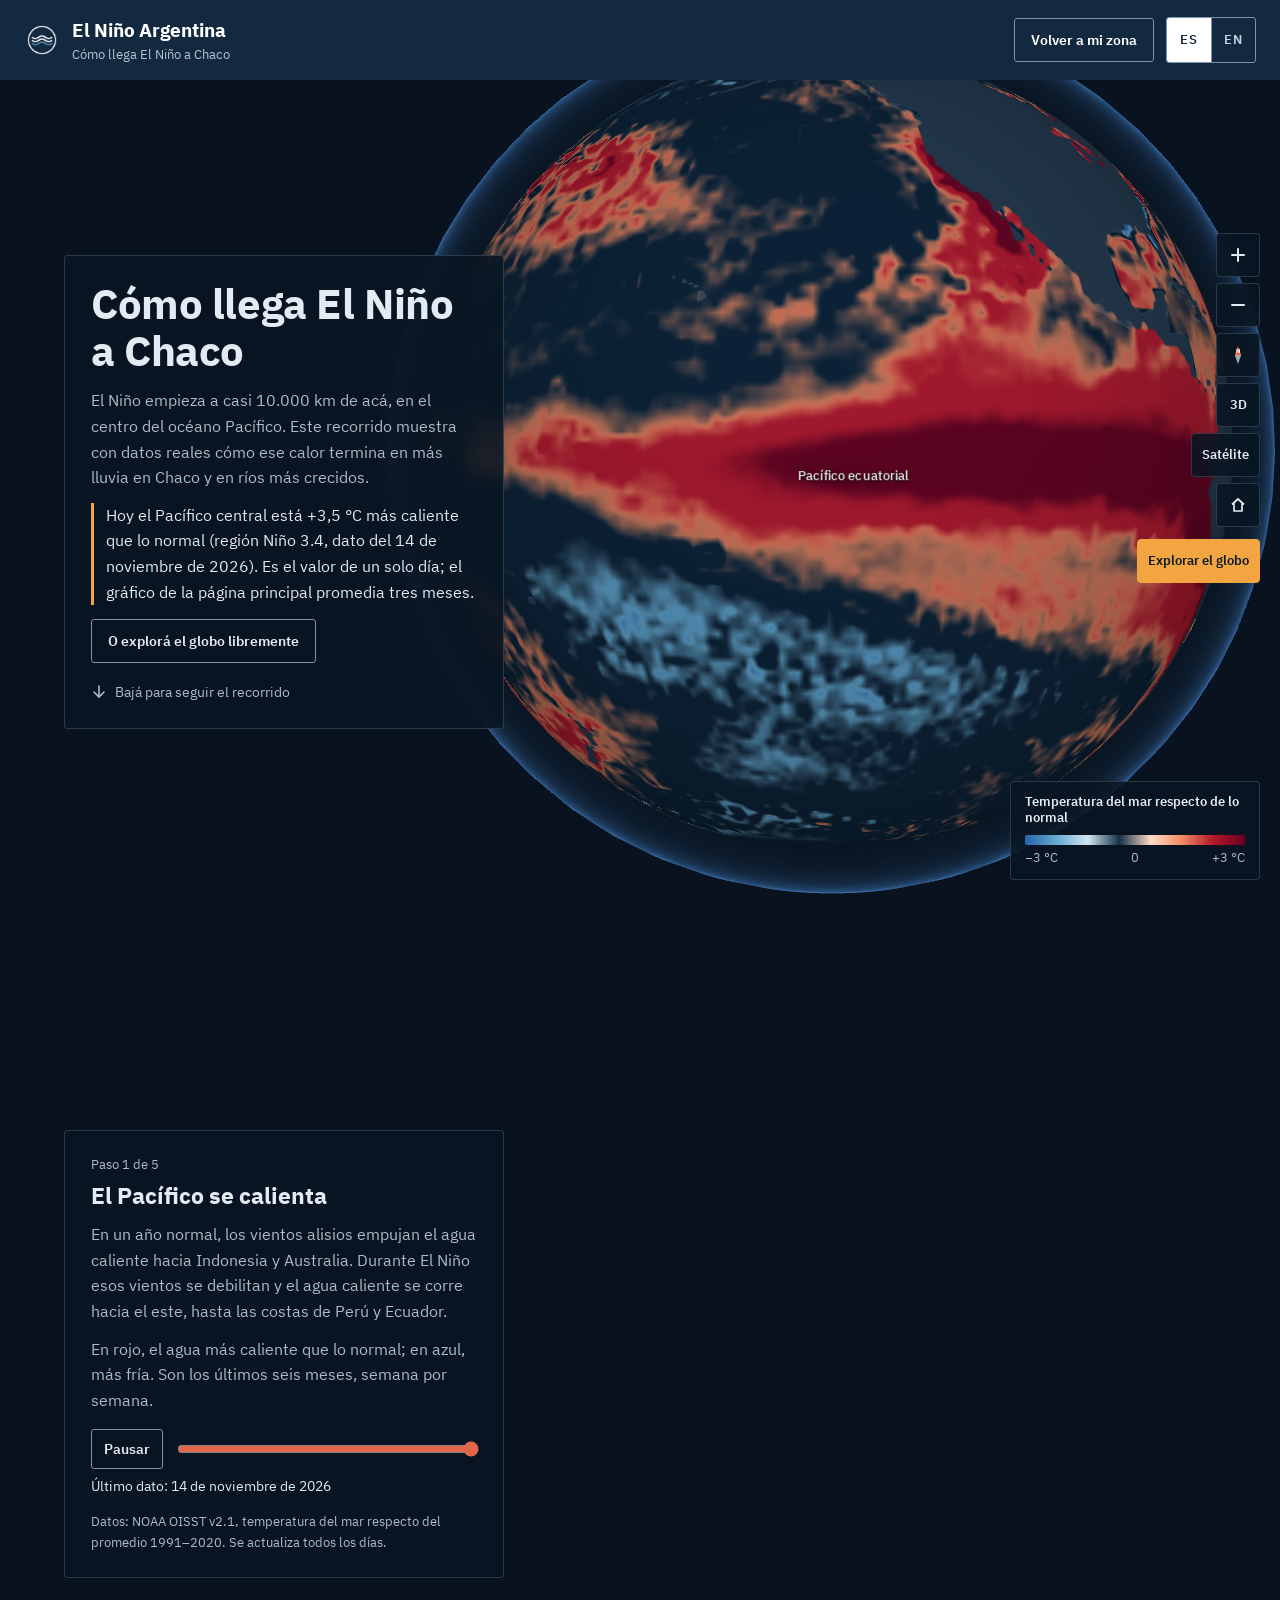
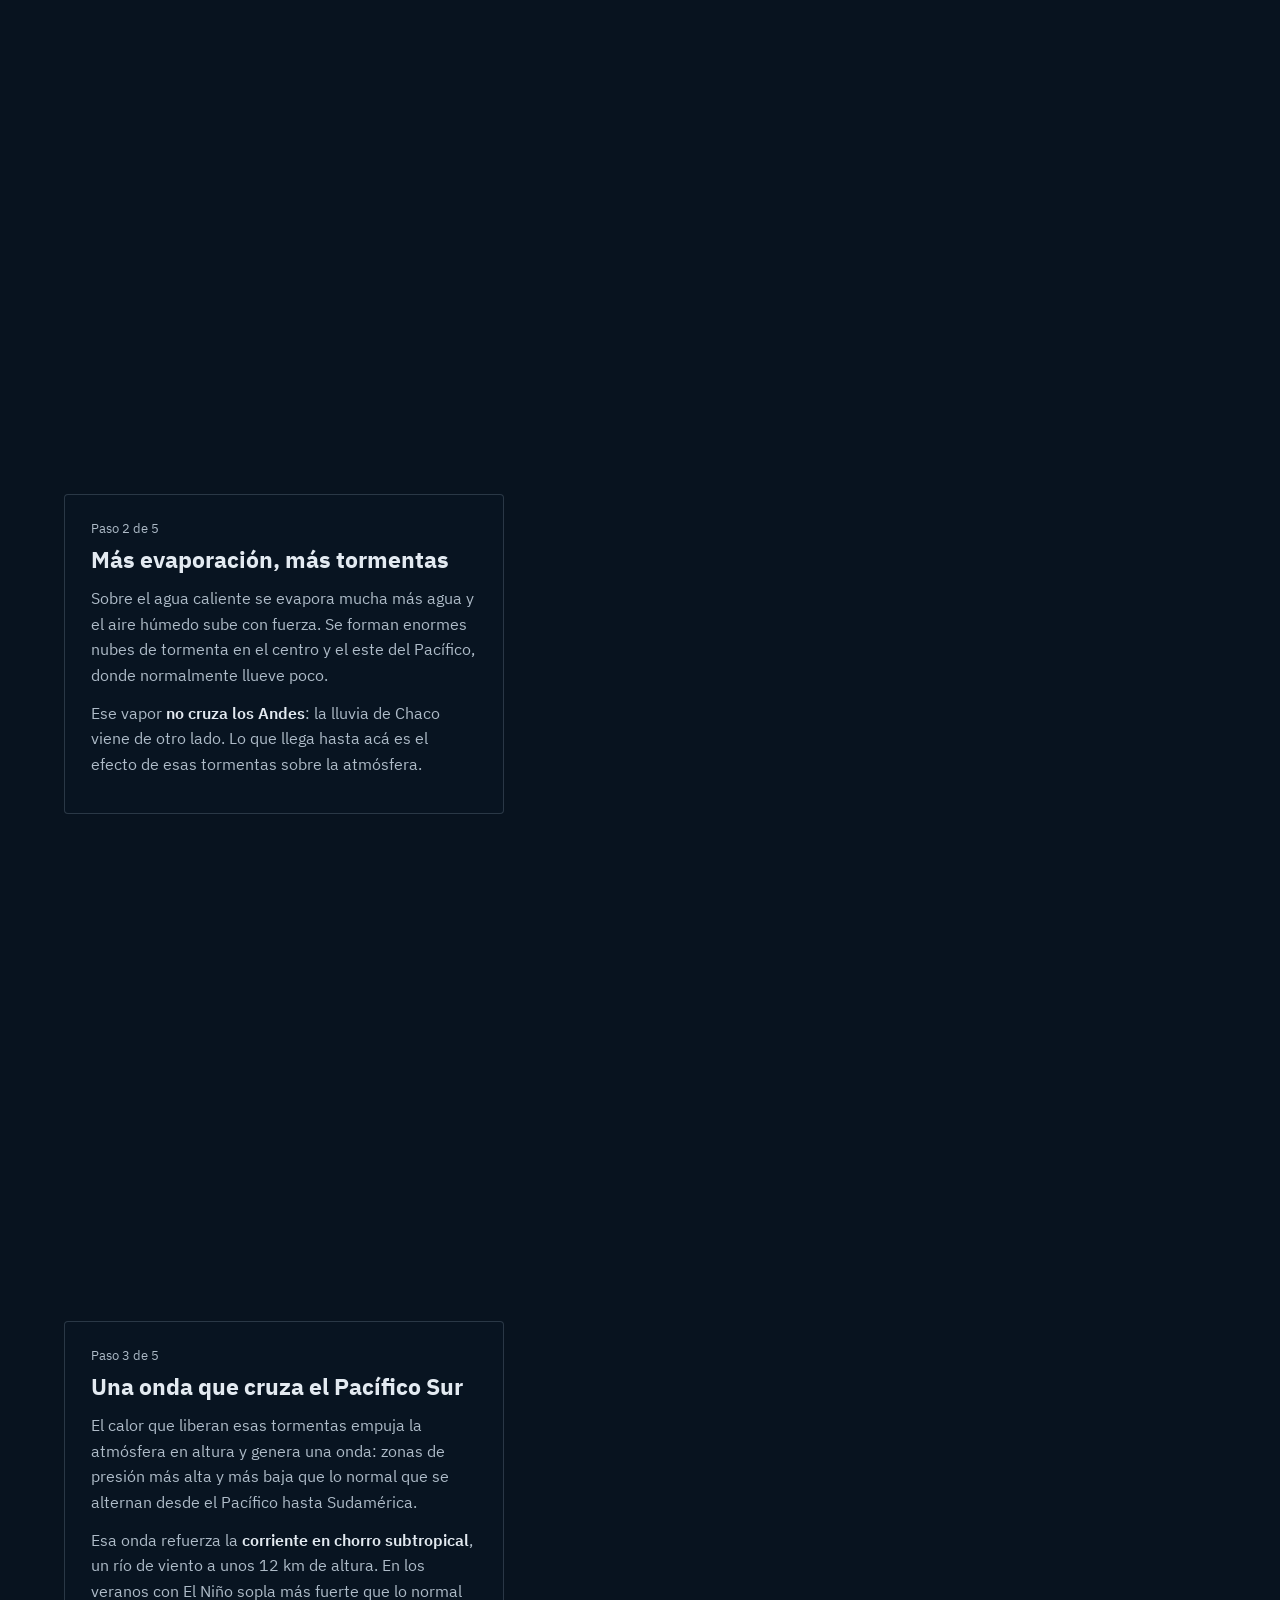
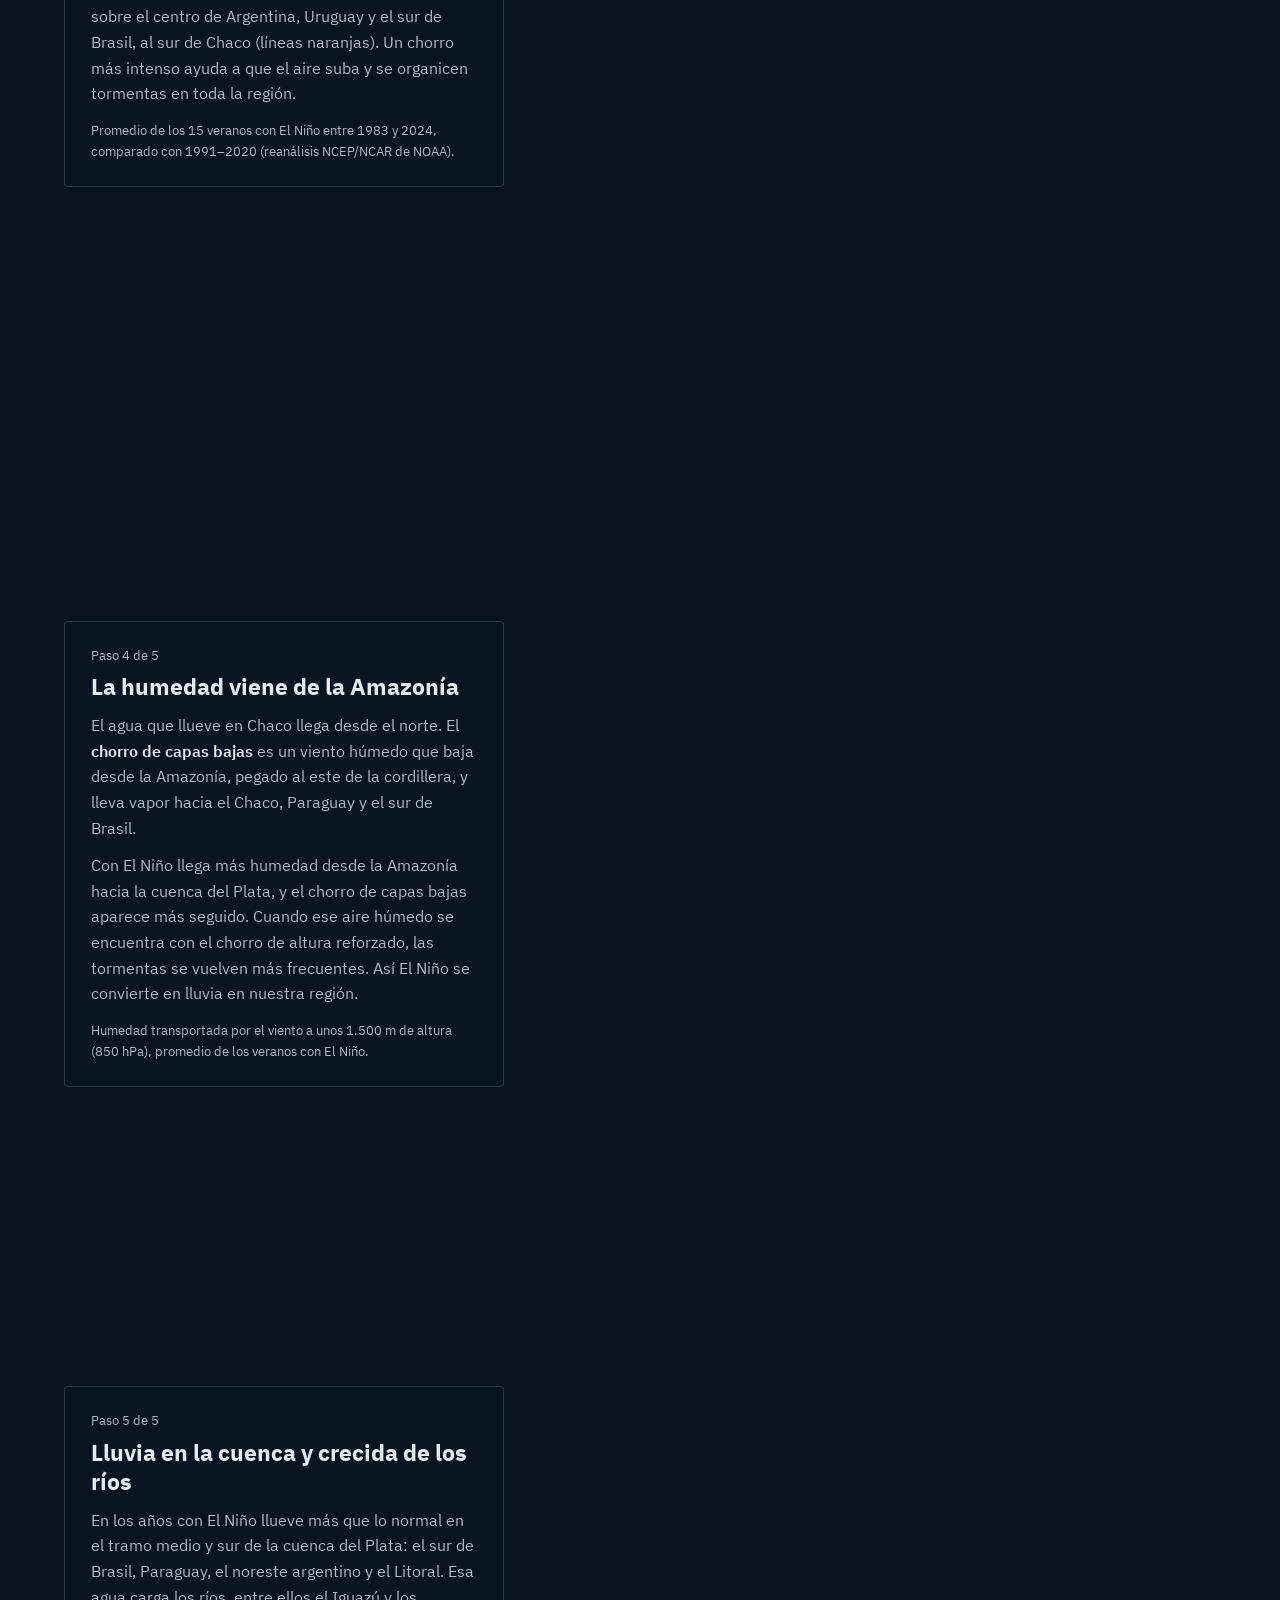
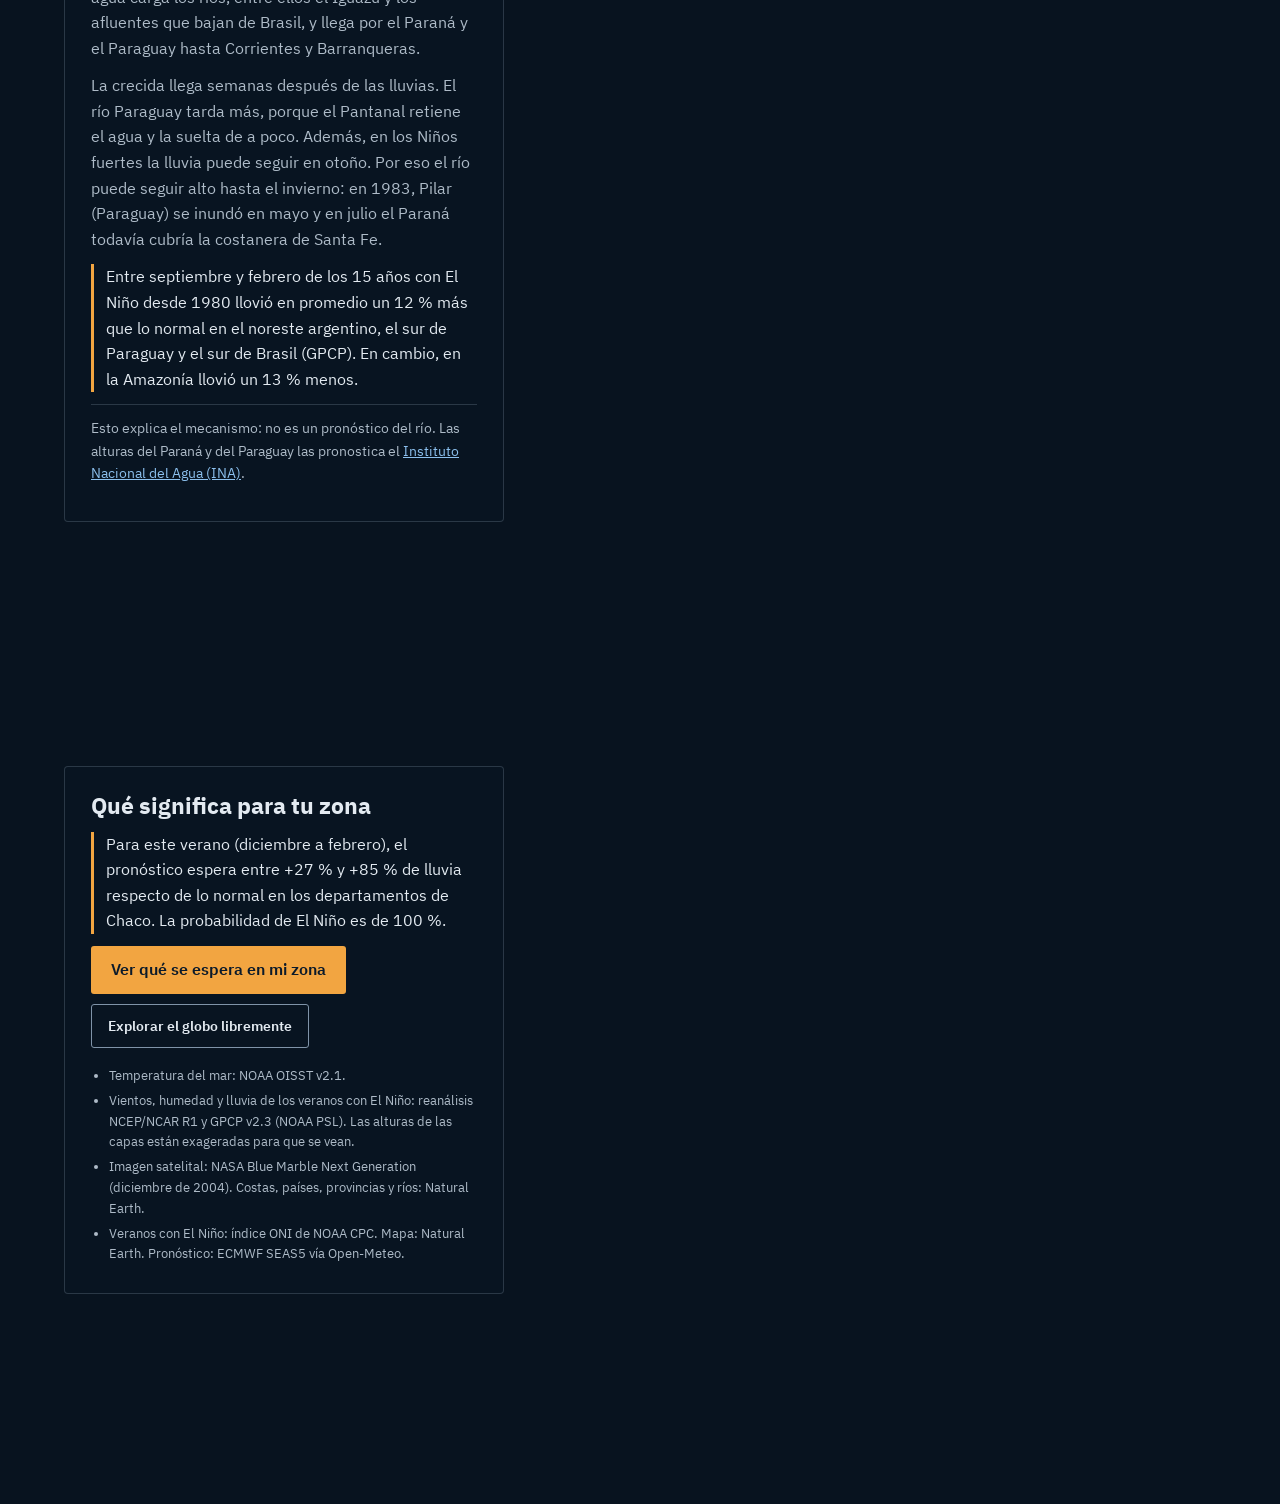
==== commit d86e8b71: "Página 3D: correcciones de contenido verificadas con fuentes (distancia, humedad amazónica, crecida " ====
--- a/docs/como-llega.html
+++ b/docs/como-llega.html
@@ -67,7 +67,7 @@
   <section class="g-paso" data-escena="inicio">
     <div class="g-tarjeta">
       <h1 data-i18n="g.h1">Cómo llega El Niño a Chaco</h1>
-      <p data-i18n="g.inicio-1">El Niño empieza a más de 10.000 km de acá, en el océano Pacífico. Este recorrido muestra con datos reales cómo ese calor termina en más lluvia en Chaco y en ríos más crecidos.</p>
+      <p data-i18n="g.inicio-1">El Niño empieza a casi 10.000 km de acá, en el centro del océano Pacífico. Este recorrido muestra con datos reales cómo ese calor termina en más lluvia en Chaco y en ríos más crecidos.</p>
       <p class="g-dato" id="dato-nino34"></p>
       <p class="g-explorar-enlace"><button type="button" class="g-boton-sec" data-explorar data-i18n="g.inicio-explorar">O explorá el globo libremente</button></p>
       <p class="g-bajar"><svg width="16" height="16" viewBox="0 0 16 16" aria-hidden="true"><path d="M8 2v11M3 8l5 5 5-5" stroke="currentColor" stroke-width="1.6" fill="none" stroke-linecap="round"/></svg><span data-i18n="g.bajar">Bajá para seguir el recorrido</span></p>
@@ -93,7 +93,7 @@
     <div class="g-tarjeta">
       <span class="g-paso-num" data-i18n="g.paso-2">Paso 2 de 5</span>
       <h2 data-i18n="g.tor-titulo">Más evaporación, más tormentas</h2>
-      <p data-i18n="g.tor-1">Sobre el agua caliente se evapora mucha más agua y el aire húmedo sube con fuerza. Se forman enormes nubes de tormenta en el centro y el este del Pacífico, donde en un año normal casi no llueve.</p>
+      <p data-i18n="g.tor-1">Sobre el agua caliente se evapora mucha más agua y el aire húmedo sube con fuerza. Se forman enormes nubes de tormenta en el centro y el este del Pacífico, donde normalmente llueve poco.</p>
       <p data-i18n-html="g.tor-2">Ese vapor <strong>no cruza los Andes</strong>: la lluvia de Chaco viene de otro lado. Lo que llega hasta acá es el efecto de esas tormentas sobre la atmósfera.</p>
     </div>
   </section>
@@ -113,7 +113,7 @@
       <span class="g-paso-num" data-i18n="g.paso-4">Paso 4 de 5</span>
       <h2 data-i18n="g.hum-titulo">La humedad viene de la Amazonía</h2>
       <p data-i18n-html="g.hum-1">El agua que llueve en Chaco llega desde el norte. El <strong>chorro de capas bajas</strong> es un viento húmedo que baja desde la Amazonía, pegado al este de la cordillera, y lleva vapor hacia el Chaco, Paraguay y el sur de Brasil.</p>
-      <p data-i18n="g.hum-2">Cuando ese aire húmedo se encuentra con el chorro de altura reforzado, las tormentas son más frecuentes e intensas. Así El Niño se convierte en lluvia en nuestra región.</p>
+      <p data-i18n="g.hum-2">Con El Niño llega más humedad desde la Amazonía hacia la cuenca del Plata, y el chorro de capas bajas aparece más seguido. Cuando ese aire húmedo se encuentra con el chorro de altura reforzado, las tormentas se vuelven más frecuentes. Así El Niño se convierte en lluvia en nuestra región.</p>
       <p class="g-fuente" data-i18n="g.hum-fuente">Humedad transportada por el viento a unos 1.500 m de altura (850 hPa), promedio de los veranos con El Niño.</p>
     </div>
   </section>
@@ -123,7 +123,7 @@
       <span class="g-paso-num" data-i18n="g.paso-5">Paso 5 de 5</span>
       <h2 data-i18n="g.rios-titulo">Lluvia en la cuenca y crecida de los ríos</h2>
       <p data-i18n="g.rios-1">En los años con El Niño llueve más que lo normal en el tramo medio y sur de la cuenca del Plata: el sur de Brasil, Paraguay, el noreste argentino y el Litoral. Esa agua carga los ríos, entre ellos el Iguazú y los afluentes que bajan de Brasil, y llega por el Paraná y el Paraguay hasta Corrientes y Barranqueras.</p>
-      <p data-i18n="g.rios-2">La crecida llega semanas después de las lluvias. El río Paraguay tarda más, porque el Pantanal retiene el agua y la suelta de a poco. Por eso el pico del río puede llegar en otoño o incluso en invierno, como en 1983, cuando el verano lluvioso ya pasó.</p>
+      <p data-i18n="g.rios-2">La crecida llega semanas después de las lluvias. El río Paraguay tarda más, porque el Pantanal retiene el agua y la suelta de a poco. Además, en los Niños fuertes la lluvia puede seguir en otoño. Por eso el río puede seguir alto hasta el invierno: en 1983, Pilar (Paraguay) se inundó en mayo y en julio el Paraná todavía cubría la costanera de Santa Fe.</p>
       <p class="g-dato" id="dato-lluvia"></p>
       <p class="g-nota" data-i18n-html="g.rios-nota">Esto explica el mecanismo: no es un pronóstico del río. Las alturas del Paraná y del Paraguay las pronostica el <a href="https://www.ina.gob.ar/" rel="noopener">Instituto Nacional del Agua (INA)</a>.</p>
     </div>
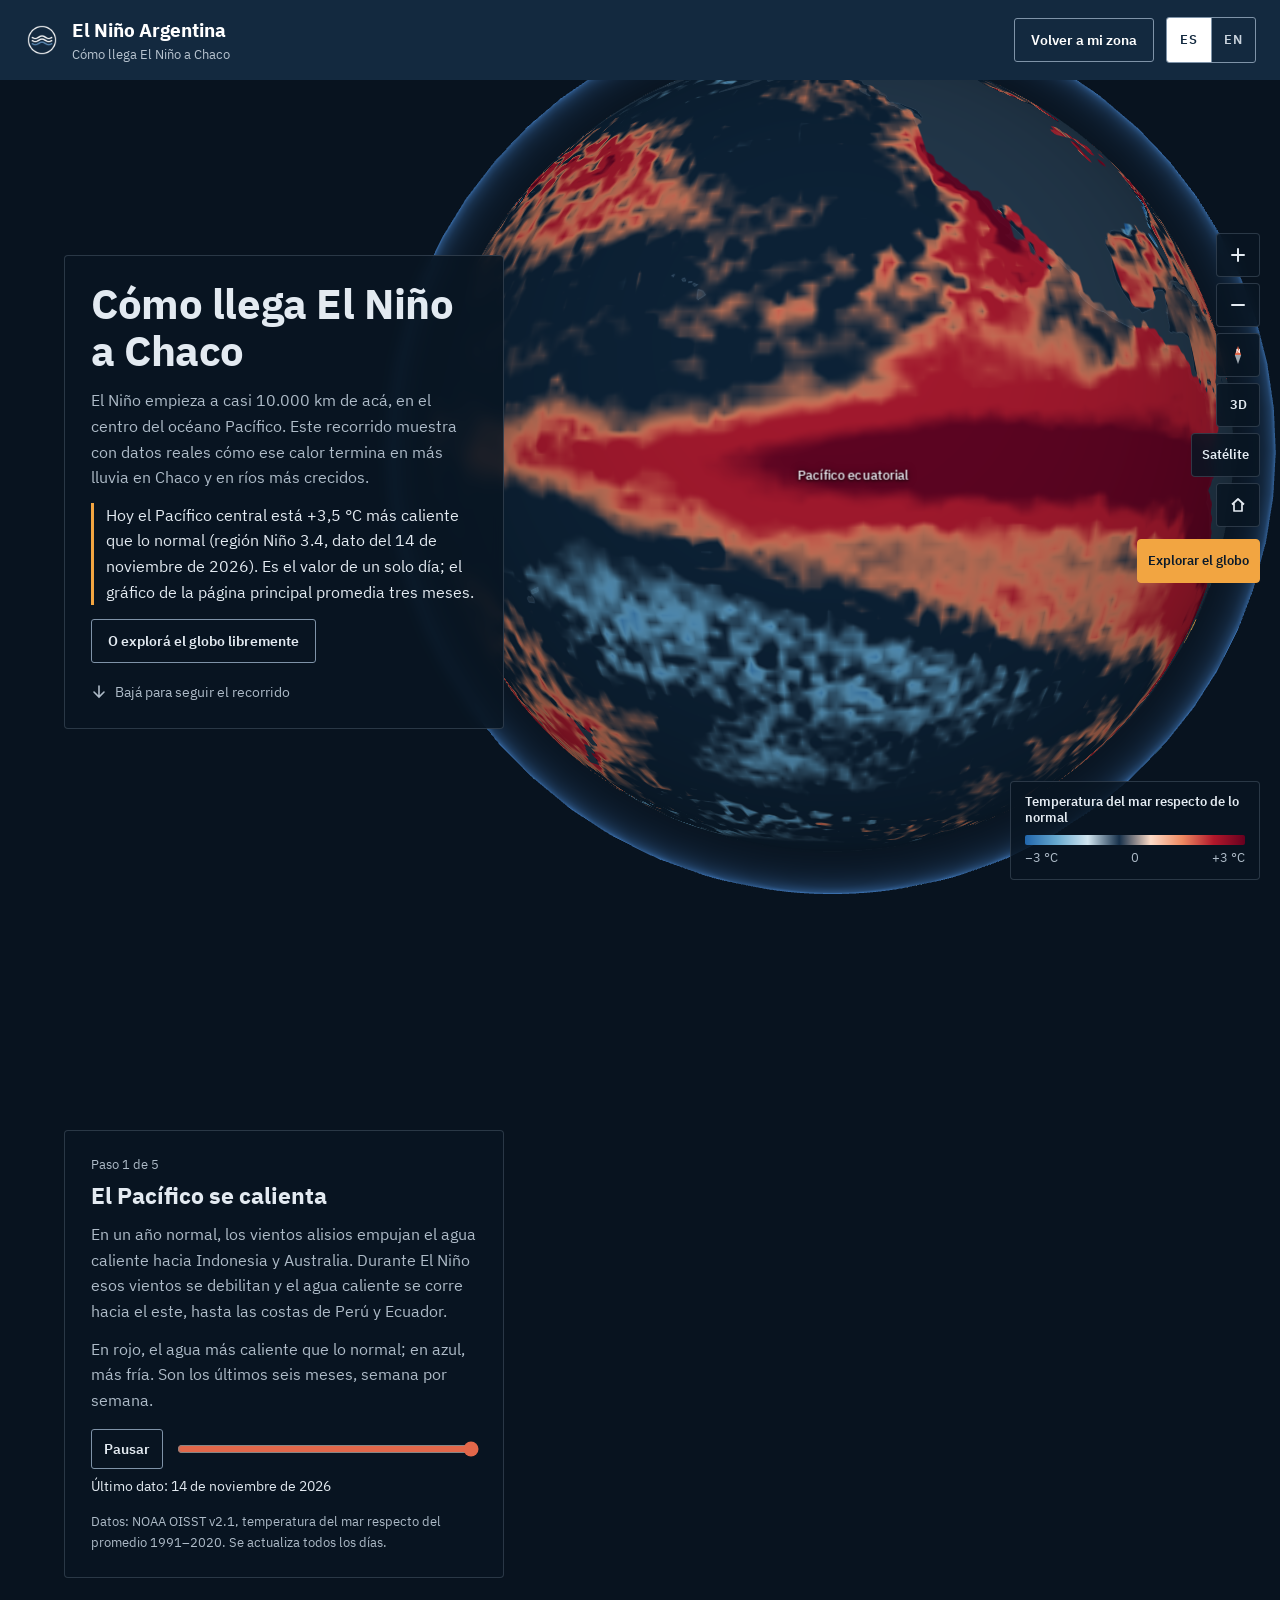
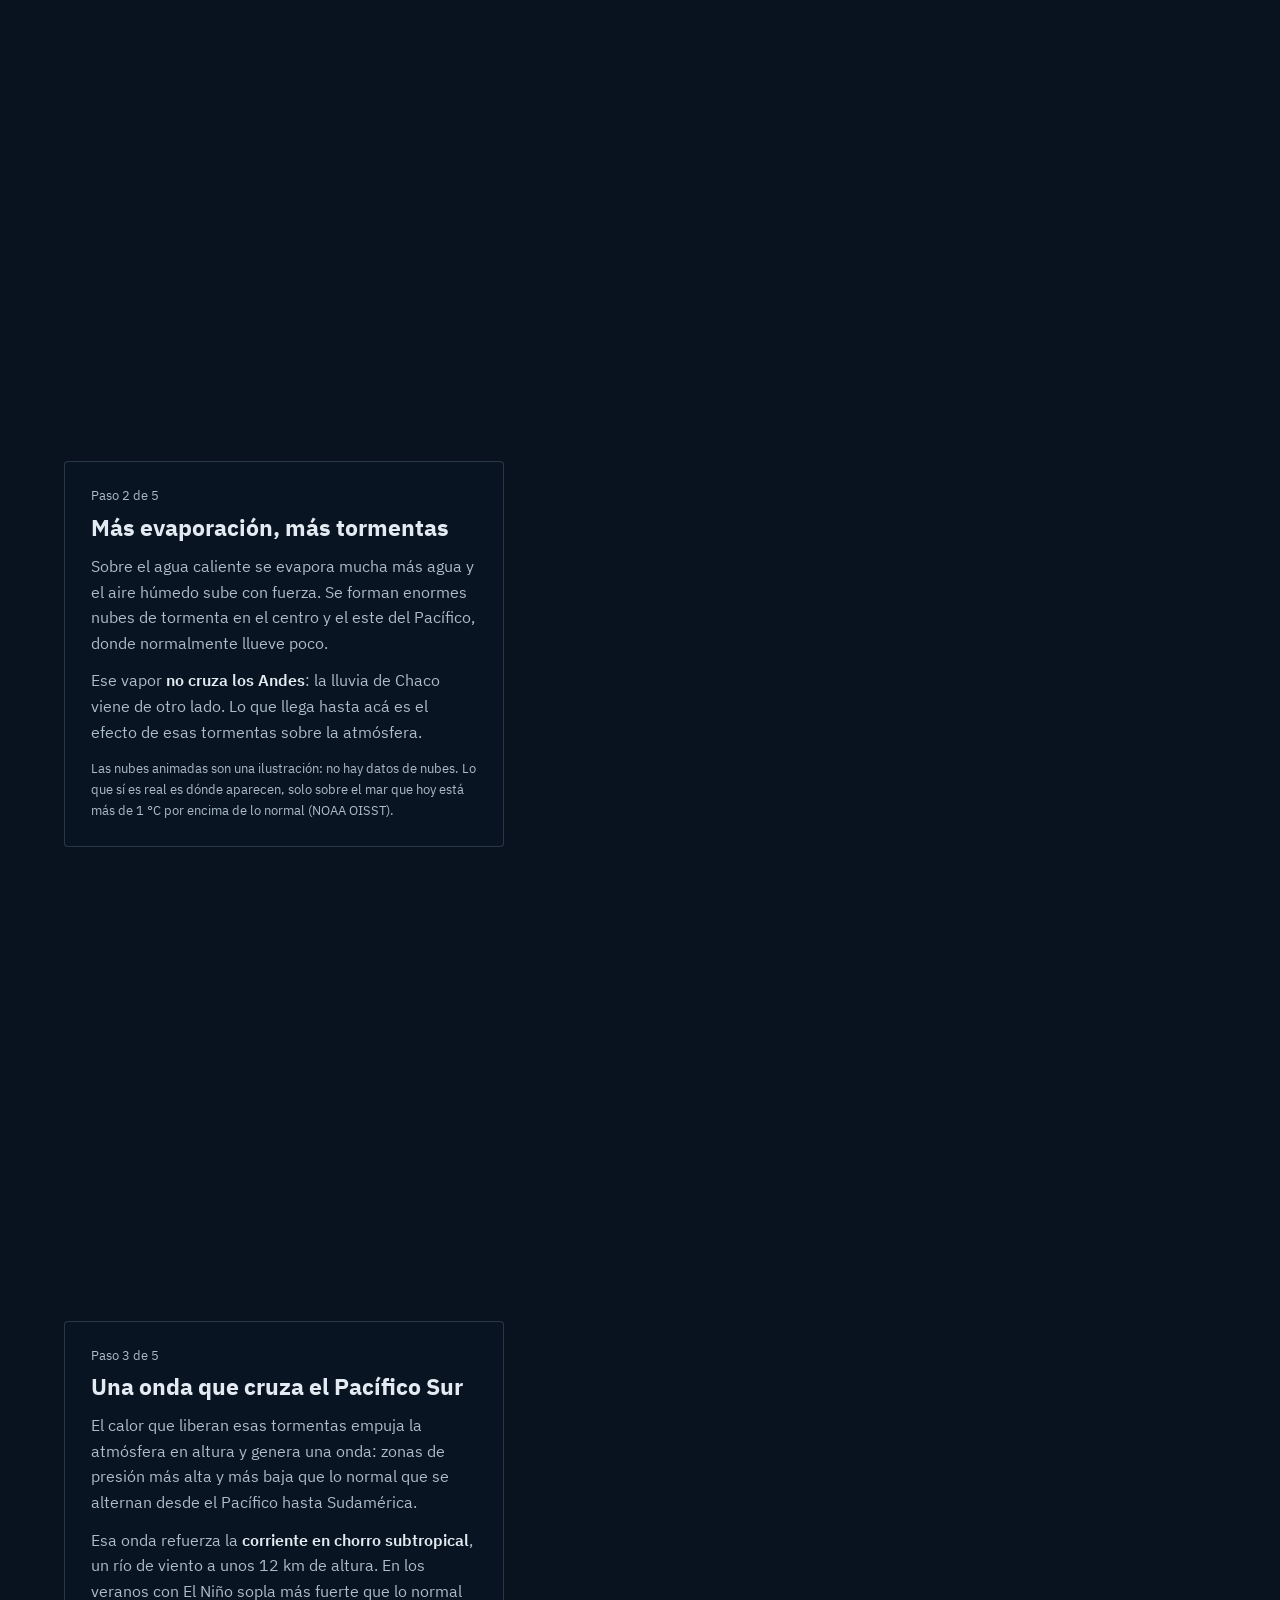
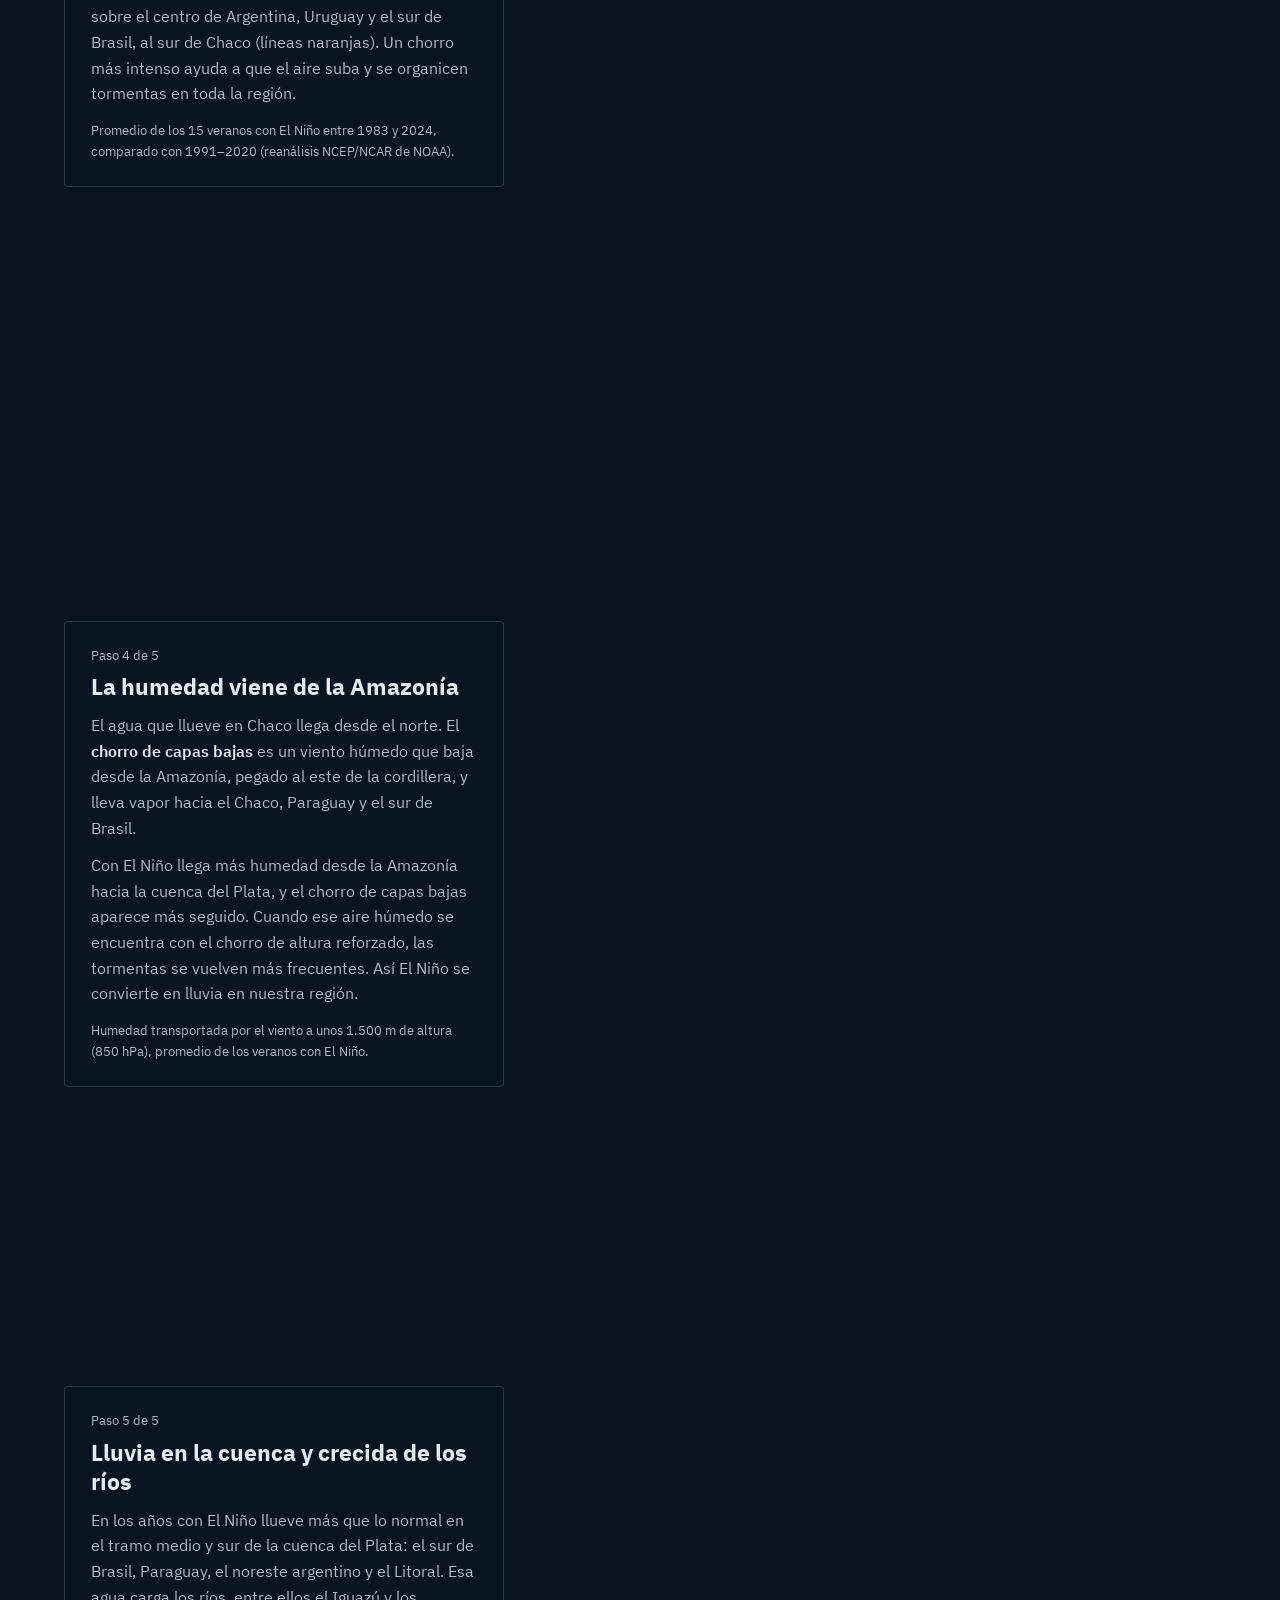
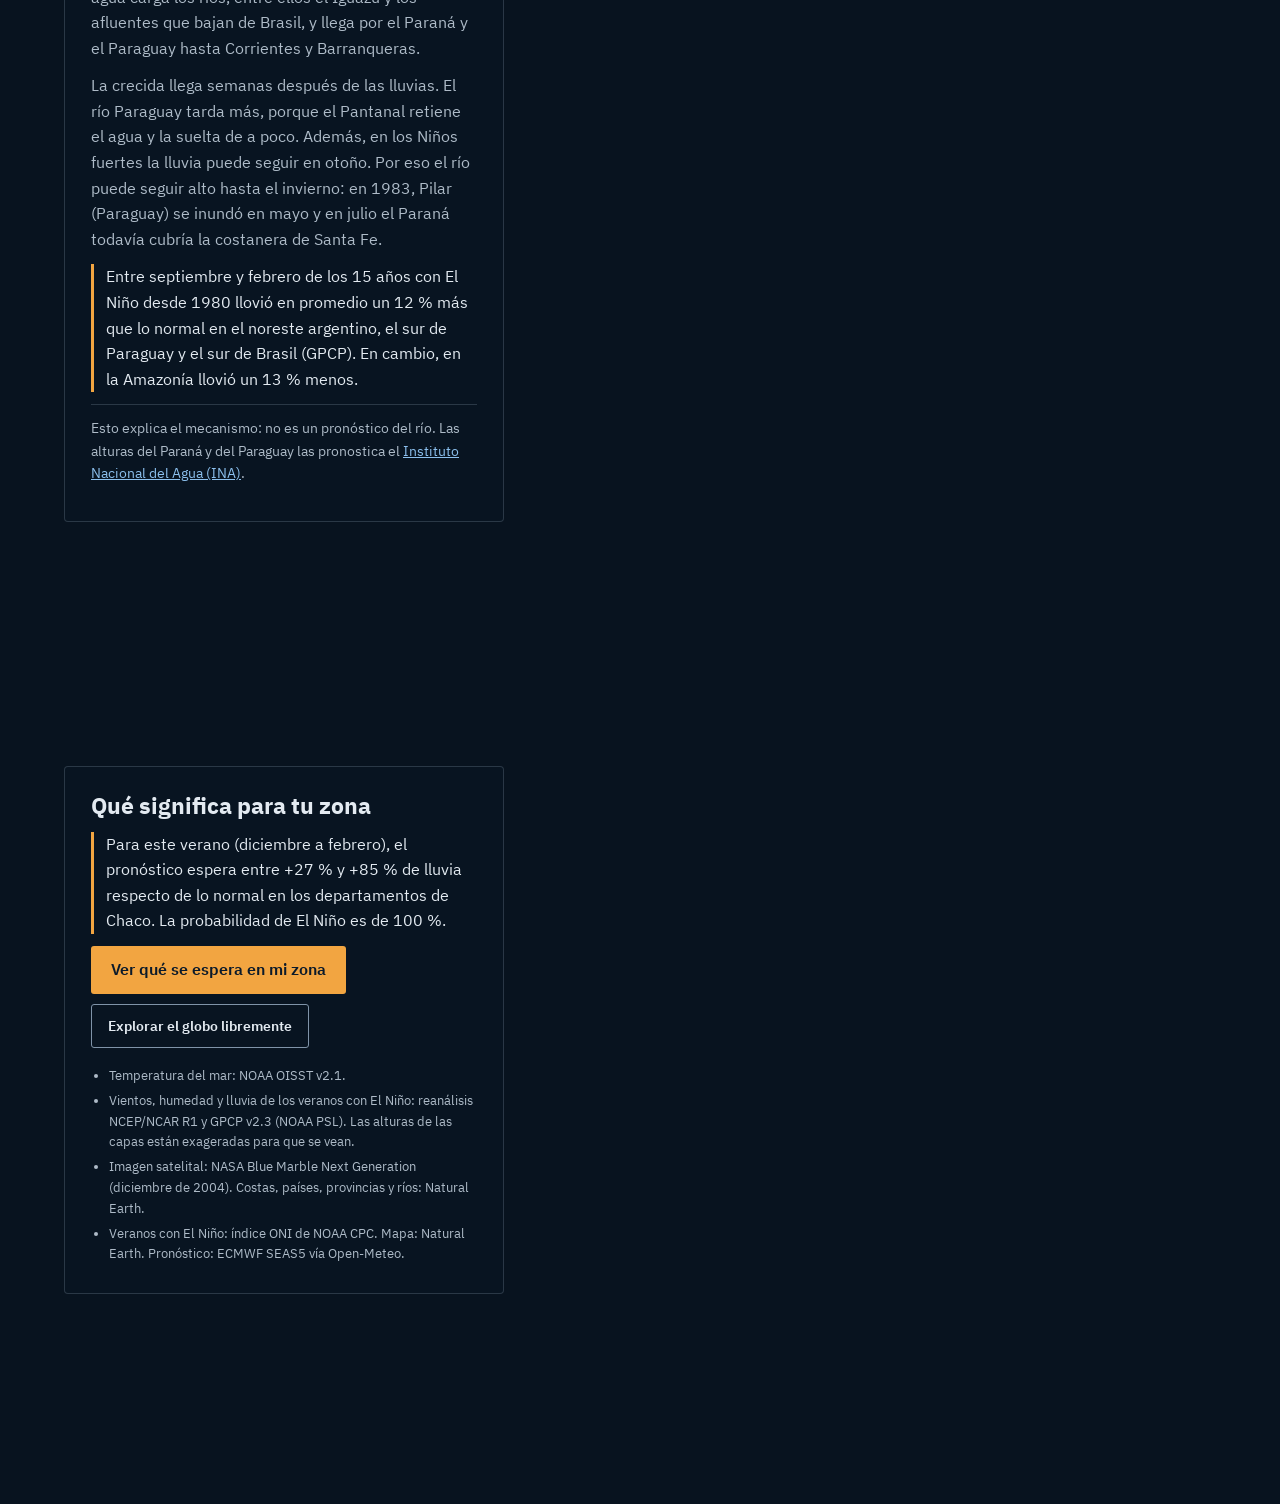
==== commit 34e02c6c: "Página 3D: aclaración de que las tormentas animadas son una ilustración ubicada con datos reales Co-" ====
--- a/docs/como-llega.html
+++ b/docs/como-llega.html
@@ -95,6 +95,7 @@
       <h2 data-i18n="g.tor-titulo">Más evaporación, más tormentas</h2>
       <p data-i18n="g.tor-1">Sobre el agua caliente se evapora mucha más agua y el aire húmedo sube con fuerza. Se forman enormes nubes de tormenta en el centro y el este del Pacífico, donde normalmente llueve poco.</p>
       <p data-i18n-html="g.tor-2">Ese vapor <strong>no cruza los Andes</strong>: la lluvia de Chaco viene de otro lado. Lo que llega hasta acá es el efecto de esas tormentas sobre la atmósfera.</p>
+      <p class="g-fuente" data-i18n="g.tor-fuente">Las nubes animadas son una ilustración: no hay datos de nubes. Lo que sí es real es dónde aparecen, solo sobre el mar que hoy está más de 1 °C por encima de lo normal (NOAA OISST).</p>
     </div>
   </section>
 
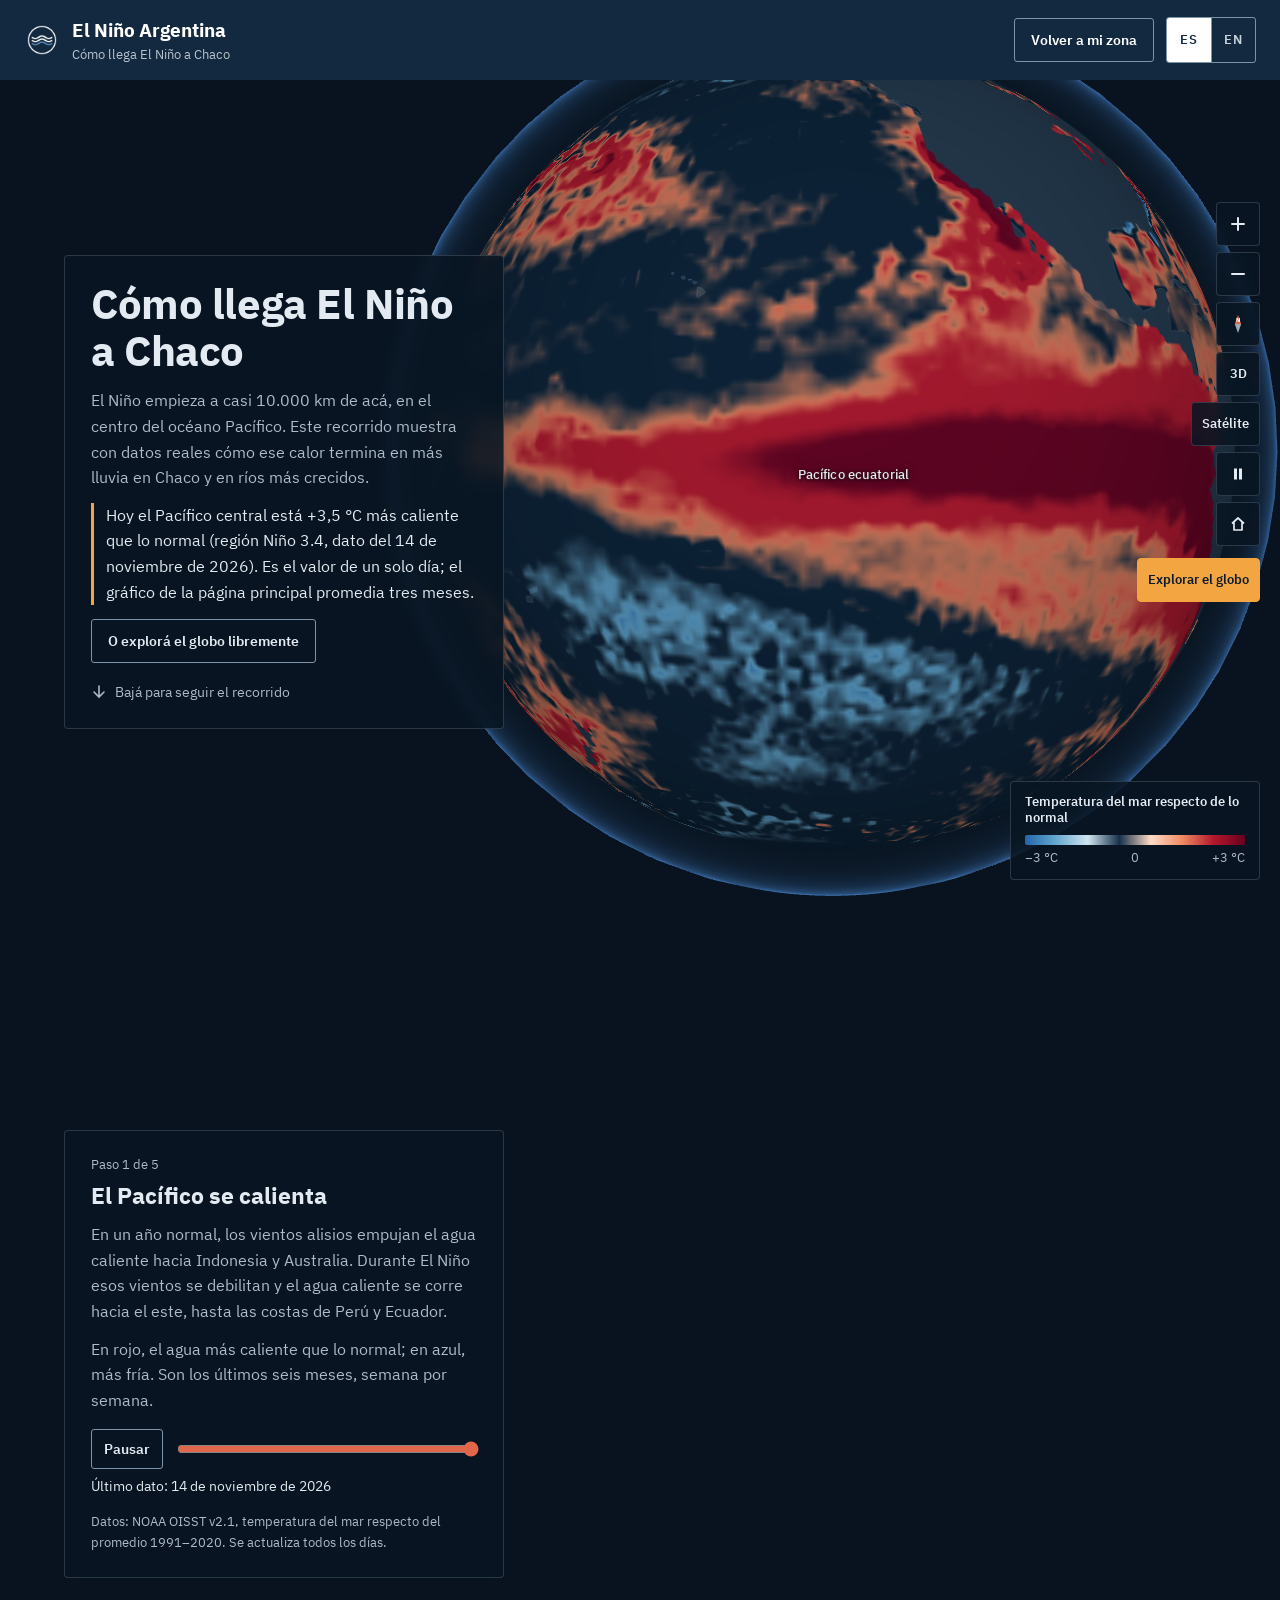
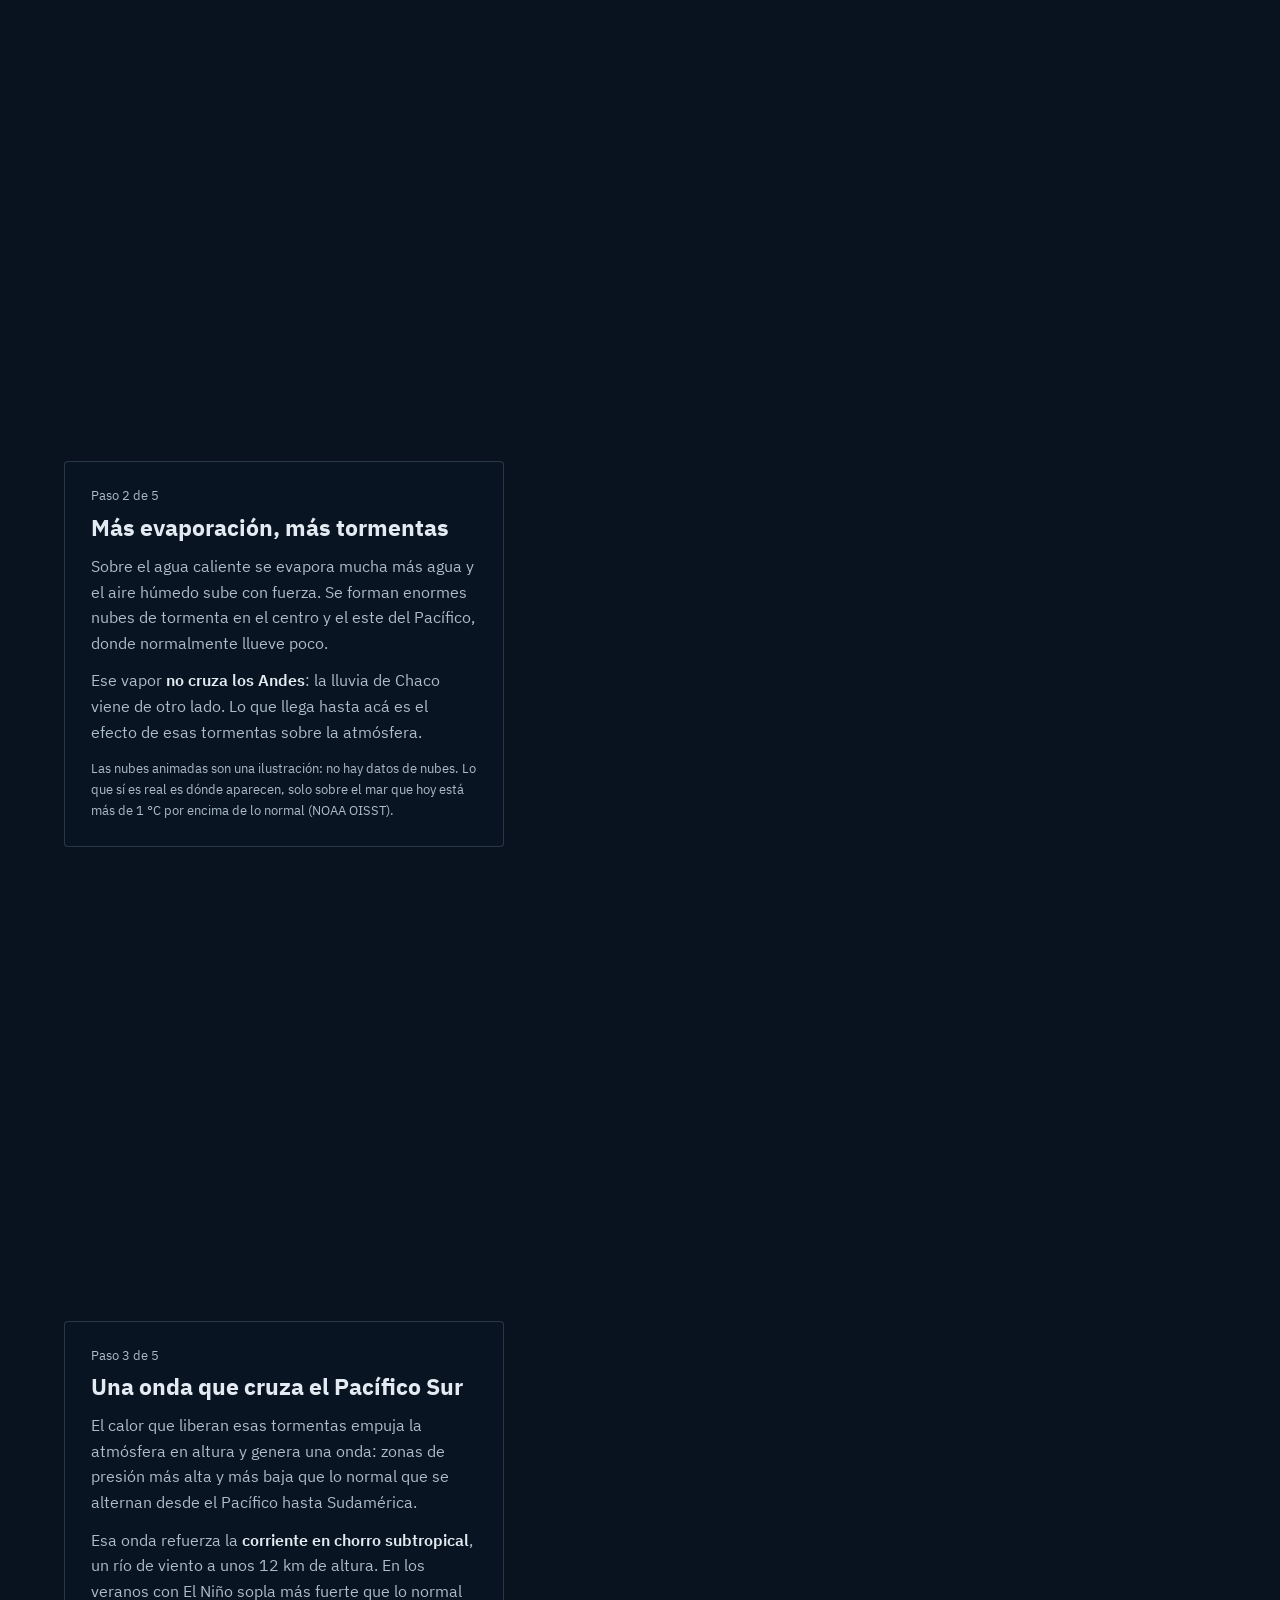
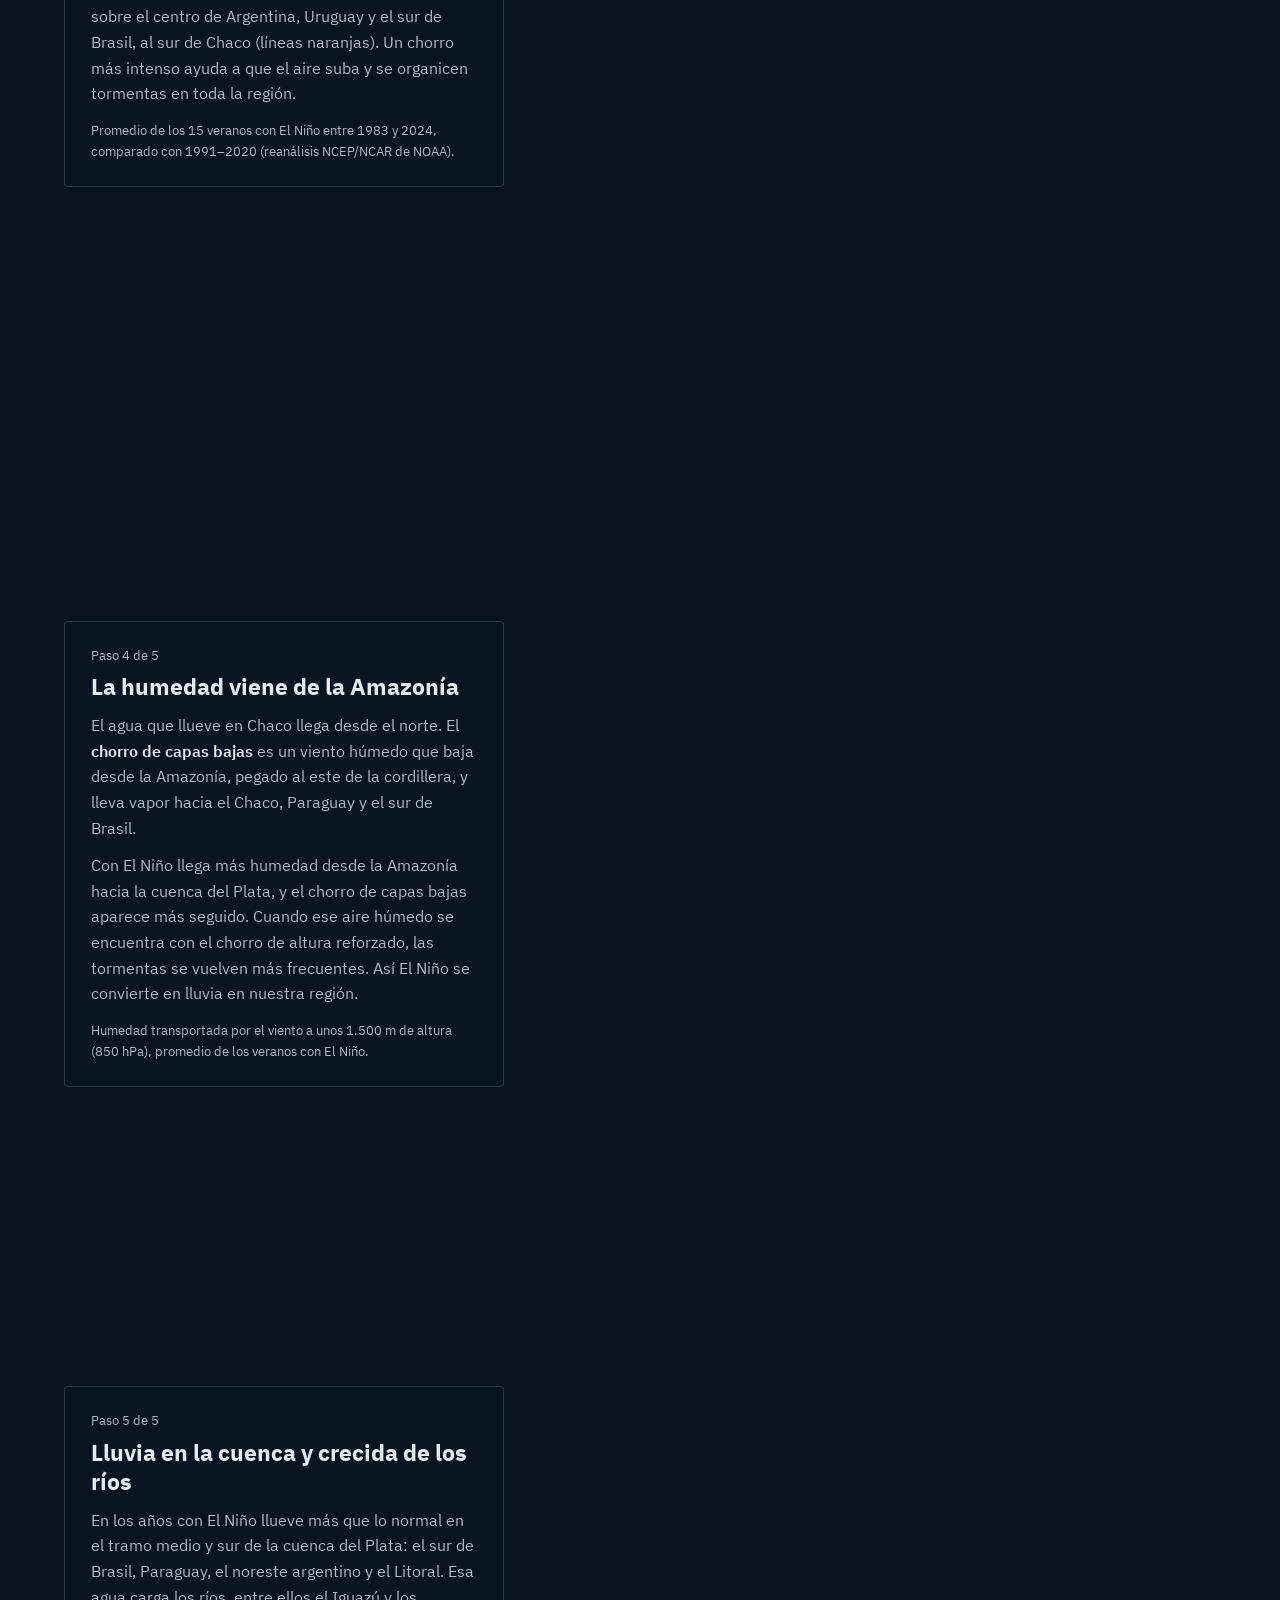
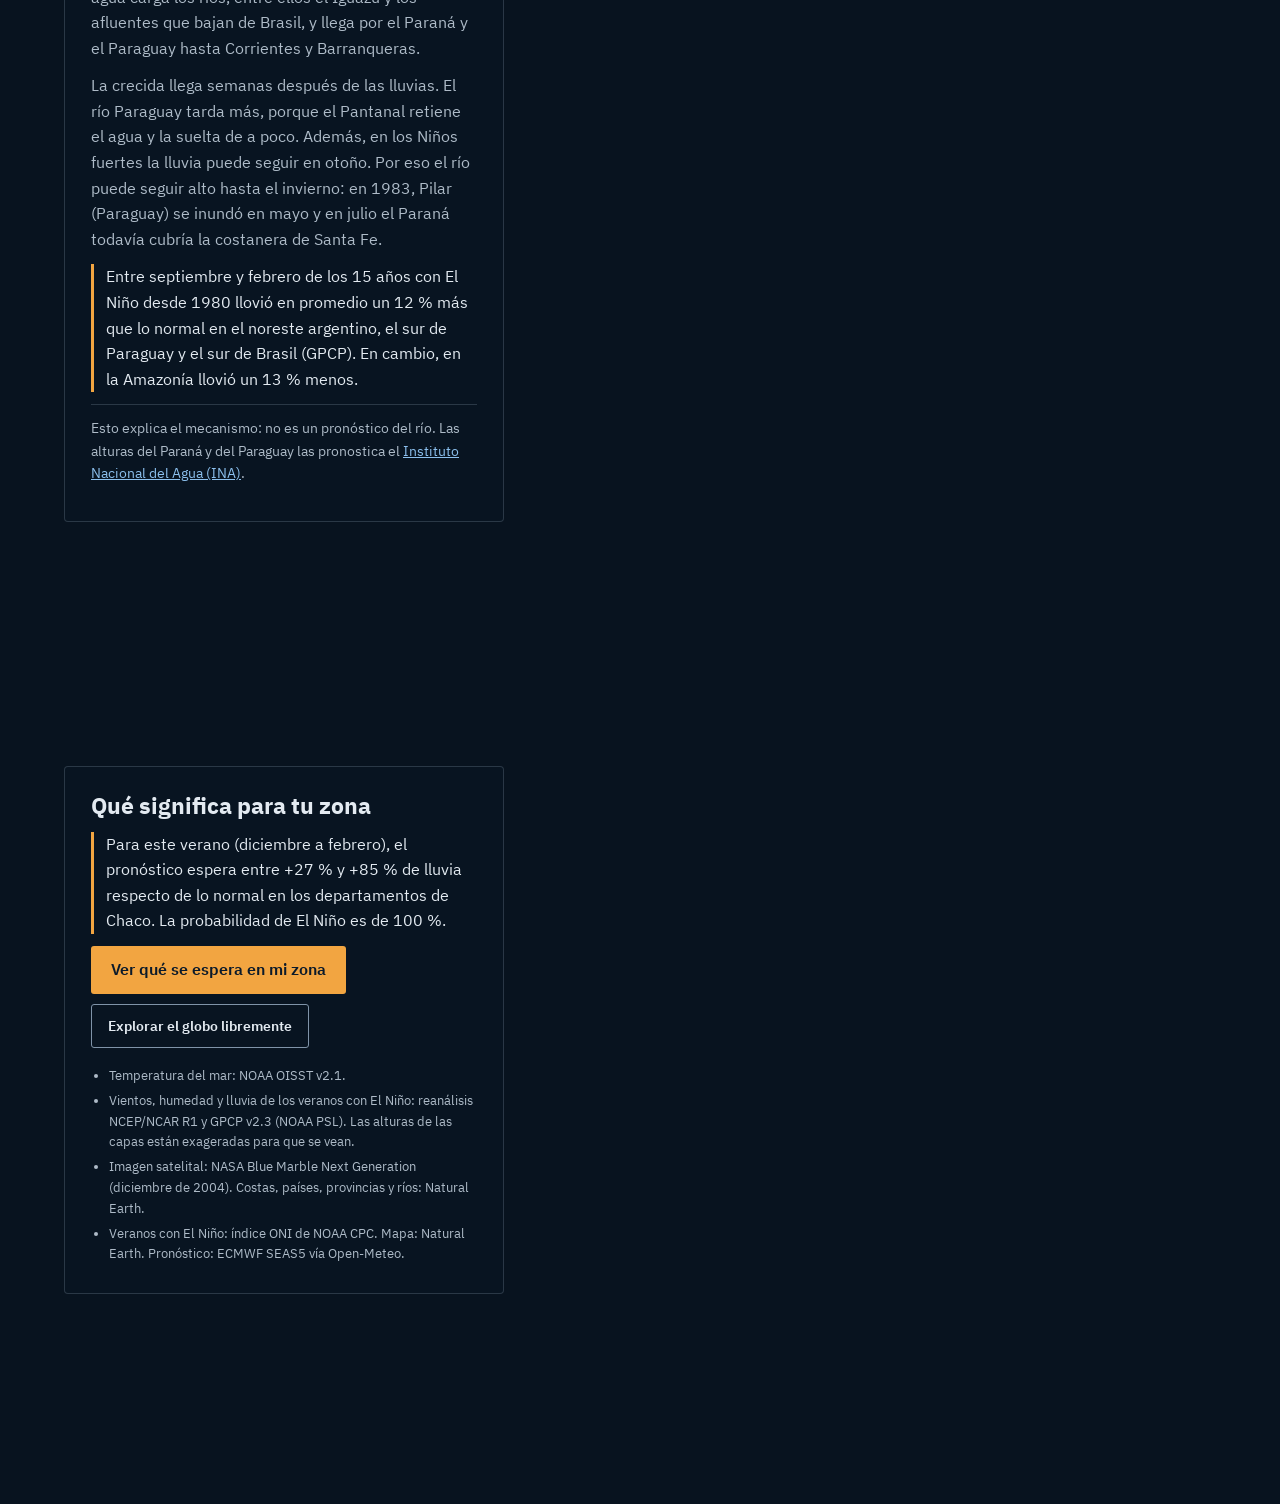
==== commit eec62524: "Globo 3D: animación siempre activa aunque el sistema pida menos movimiento, botón de pausa y giro le" ====
--- a/docs/como-llega.html
+++ b/docs/como-llega.html
@@ -41,6 +41,7 @@
   <button type="button" id="ctl-norte" aria-label="Norte arriba" title="Norte arriba" data-i18n-attr="aria-label:g.norte,title:g.norte"><svg id="brujula" width="22" height="22" viewBox="0 0 22 22" aria-hidden="true"><path d="M11 2l3.2 9H7.8z" fill="#E2674A"/><path d="M11 20l-3.2-9h6.4z" fill="currentColor" opacity=".7"/><text x="11" y="8.6" text-anchor="middle" font-size="5.5" font-weight="700" fill="#fff">N</text></svg></button>
   <button type="button" id="ctl-inclinar" aria-pressed="false" aria-label="Inclinar la vista" title="Inclinar la vista" data-i18n-attr="aria-label:g.inclinar,title:g.inclinar">3D</button>
   <button type="button" id="ctl-satelite" class="ctl-texto" aria-pressed="false">Satélite</button>
+  <button type="button" id="ctl-pausa" aria-pressed="false"></button>
   <button type="button" id="ctl-inicio" aria-label="Volver a la vista inicial" title="Volver a la vista inicial" data-i18n-attr="aria-label:g.inicio-vista,title:g.inicio-vista"><svg width="18" height="18" viewBox="0 0 18 18" aria-hidden="true"><path d="M3 8.5L9 3l6 5.5M5 7.5V15h8V7.5" stroke="currentColor" stroke-width="1.7" fill="none" stroke-linejoin="round"/></svg></button>
   <button type="button" id="explorar" class="ctl-texto ctl-explorar" data-explorar data-i18n="g.explorar-btn">Explorar el globo</button>
 </div>
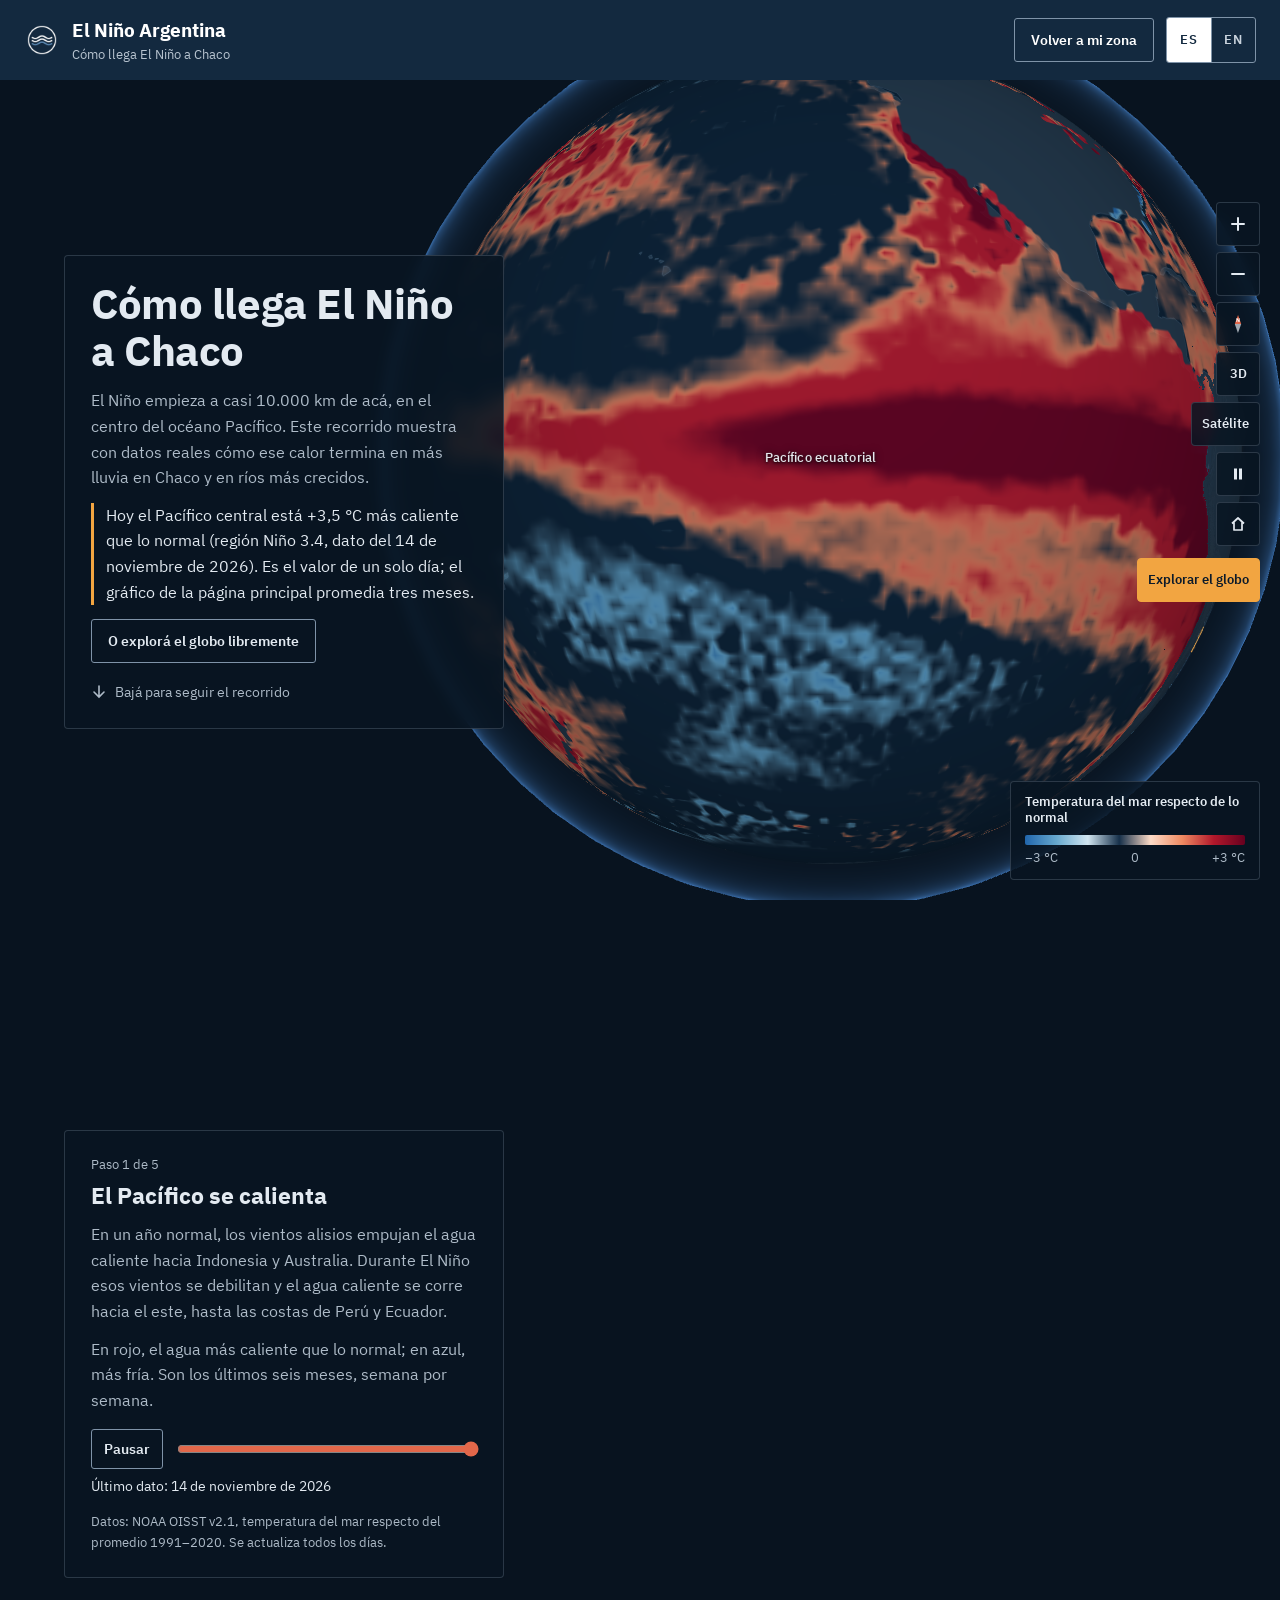
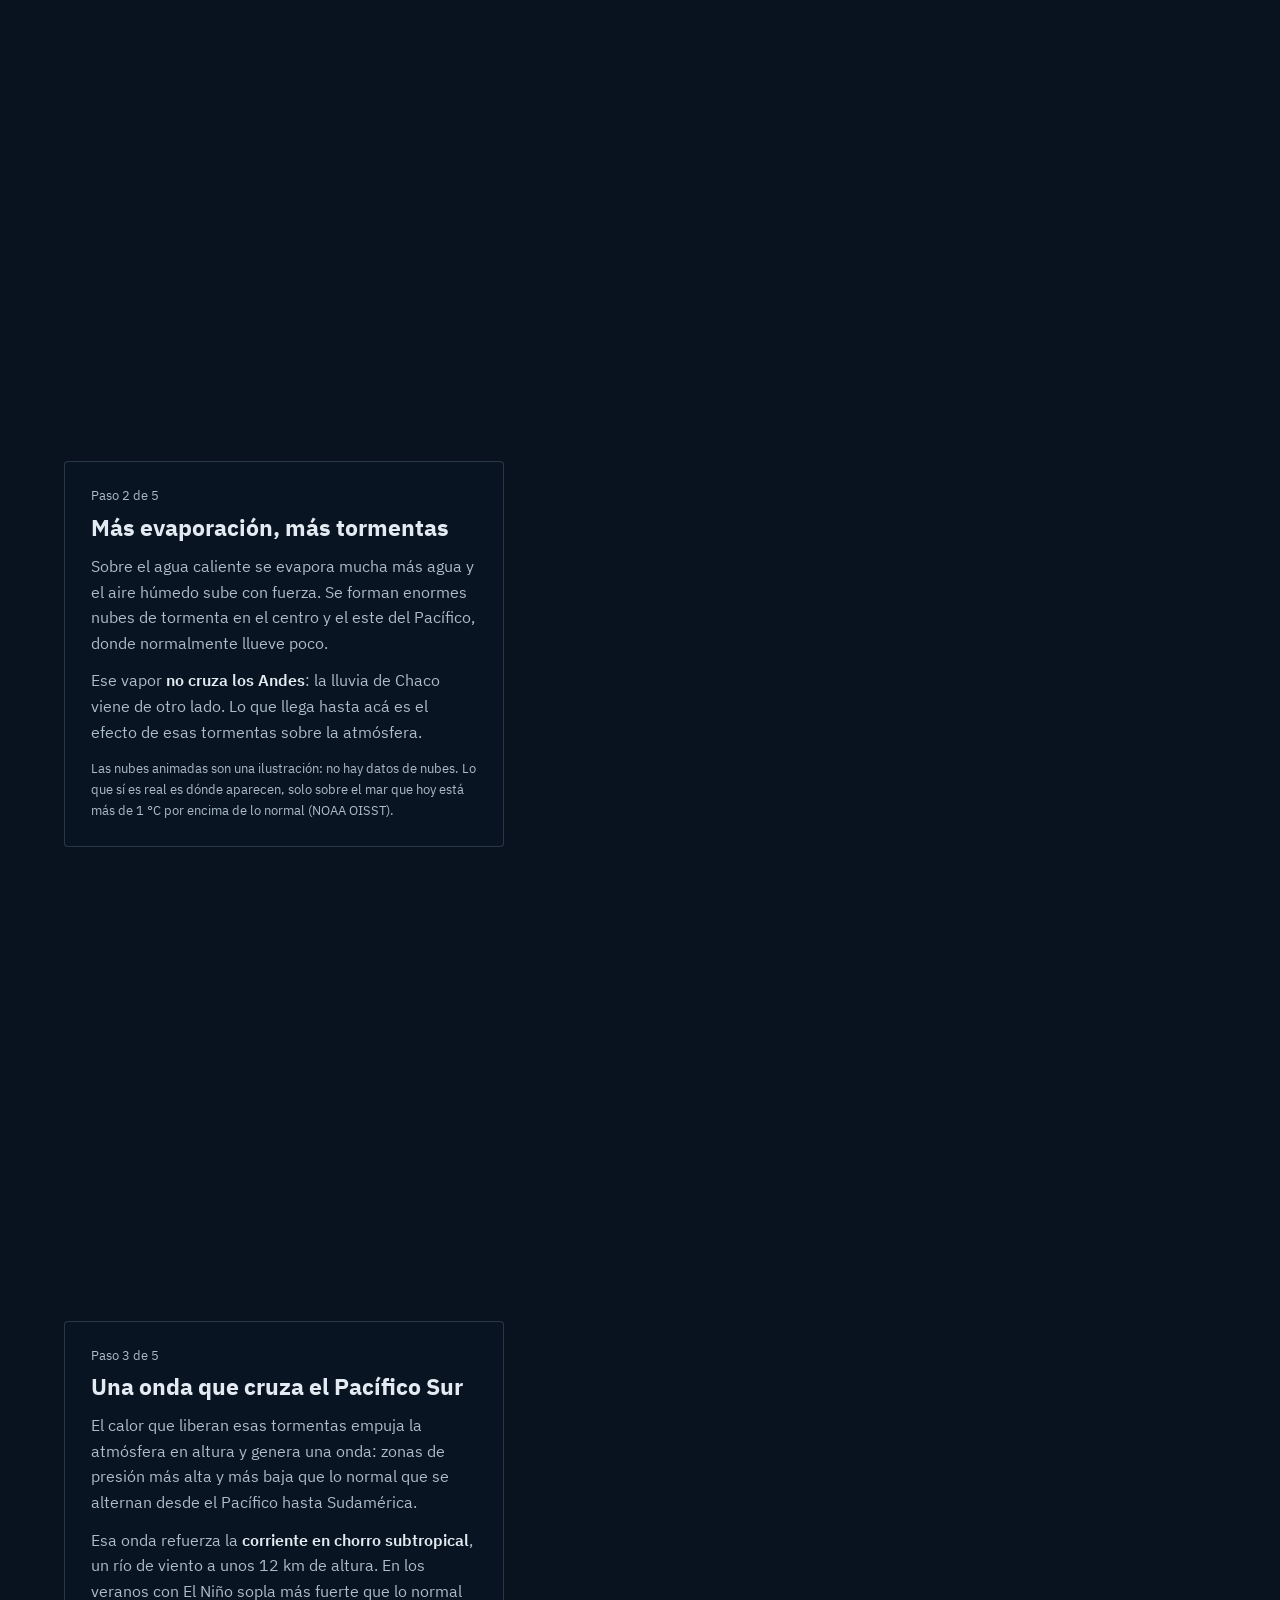
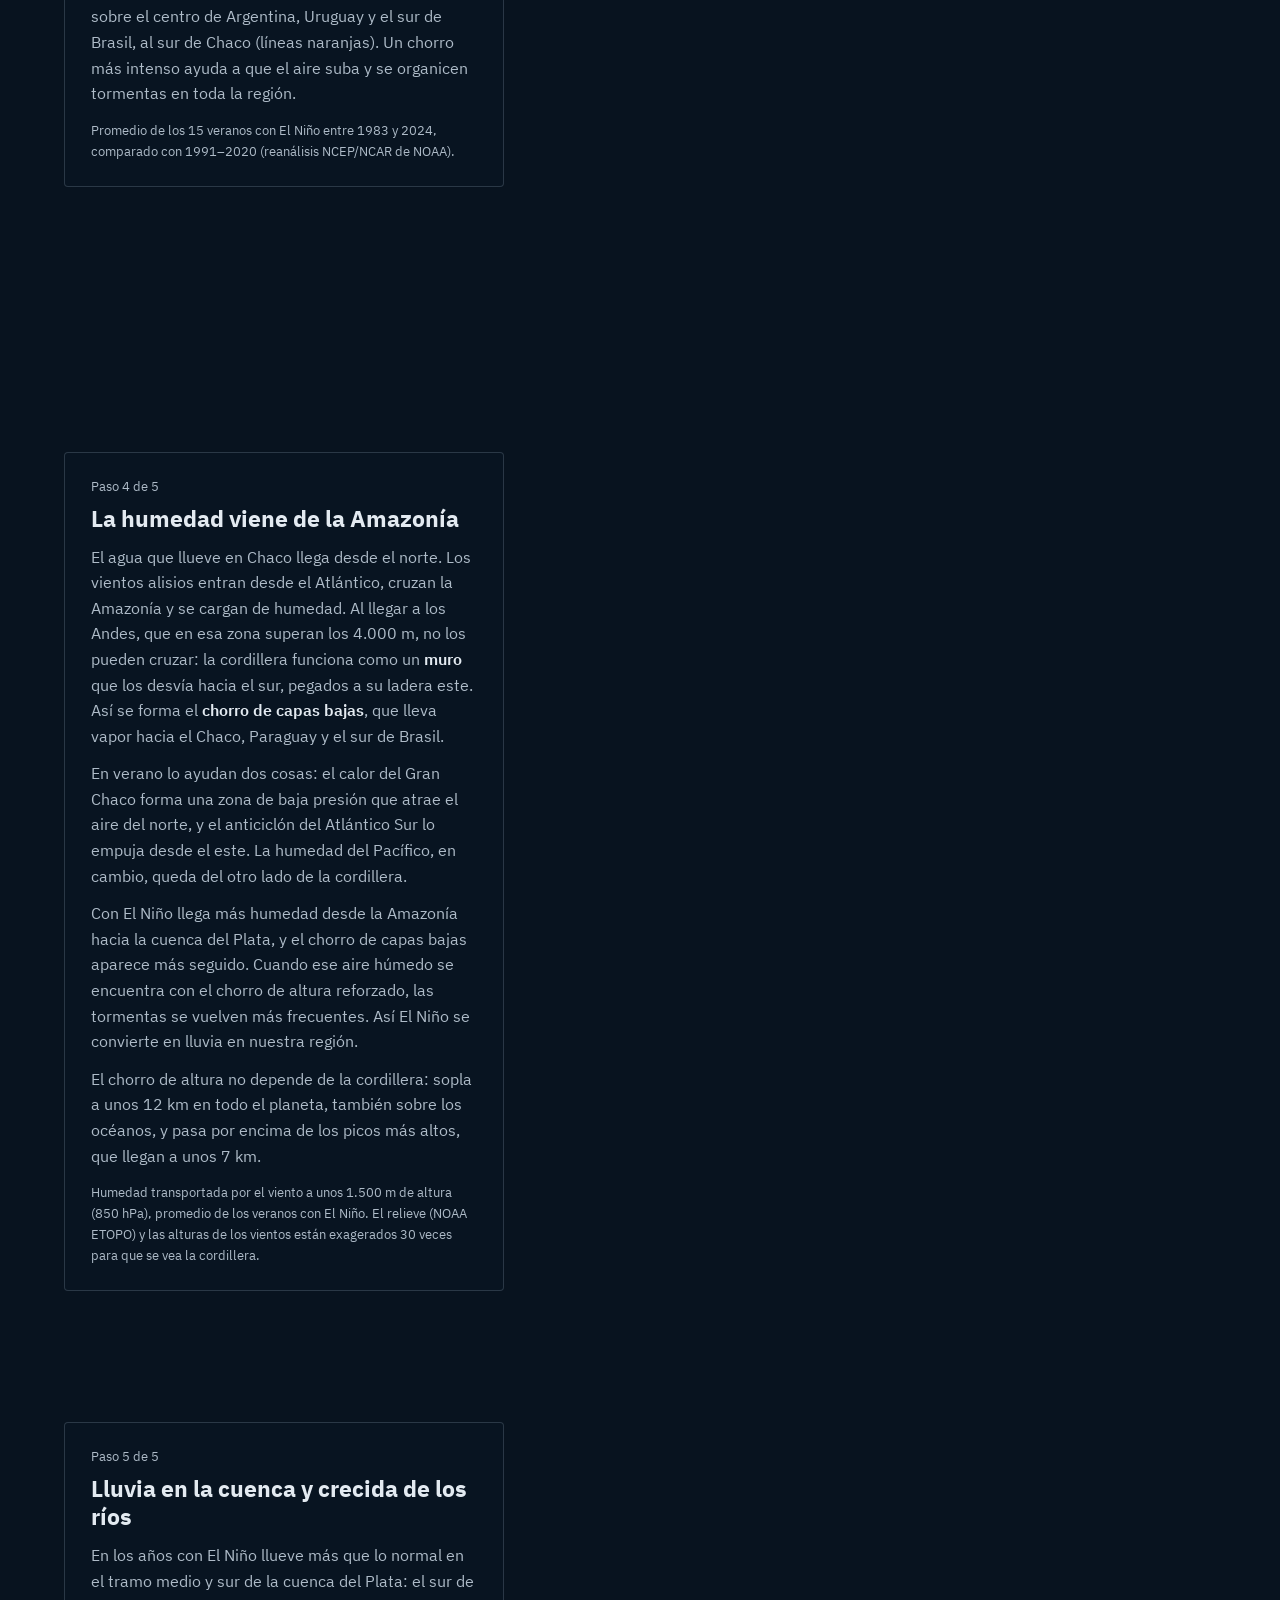
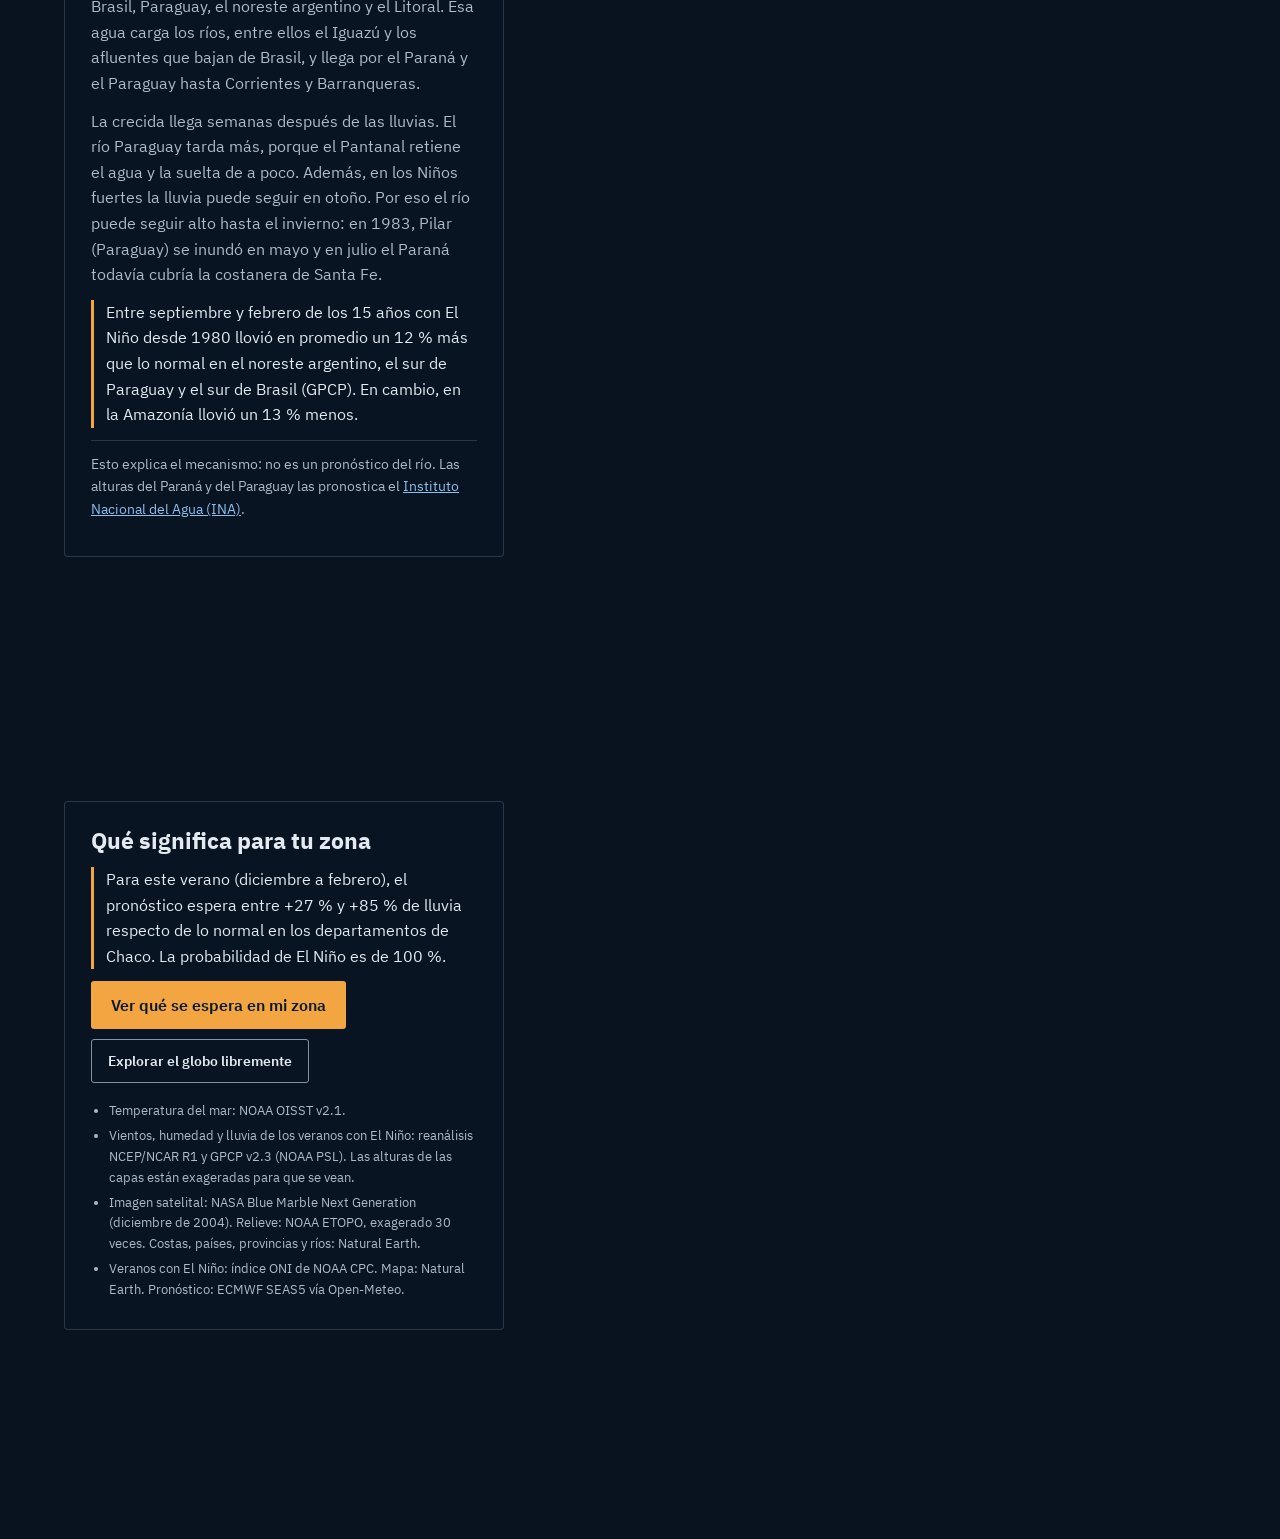
==== commit 892d0d63: "Página 3D: cordillera de los Andes en relieve (NOAA ETOPO, exagerado 30 veces), humedad que no cruza" ====
--- a/docs/como-llega.html
+++ b/docs/como-llega.html
@@ -114,9 +114,11 @@
     <div class="g-tarjeta">
       <span class="g-paso-num" data-i18n="g.paso-4">Paso 4 de 5</span>
       <h2 data-i18n="g.hum-titulo">La humedad viene de la Amazonía</h2>
-      <p data-i18n-html="g.hum-1">El agua que llueve en Chaco llega desde el norte. El <strong>chorro de capas bajas</strong> es un viento húmedo que baja desde la Amazonía, pegado al este de la cordillera, y lleva vapor hacia el Chaco, Paraguay y el sur de Brasil.</p>
+      <p data-i18n-html="g.hum-1">El agua que llueve en Chaco llega desde el norte. Los vientos alisios entran desde el Atlántico, cruzan la Amazonía y se cargan de humedad. Al llegar a los Andes, que en esa zona superan los 4.000 m, no los pueden cruzar: la cordillera funciona como un <strong>muro</strong> que los desvía hacia el sur, pegados a su ladera este. Así se forma el <strong>chorro de capas bajas</strong>, que lleva vapor hacia el Chaco, Paraguay y el sur de Brasil.</p>
+      <p data-i18n="g.hum-3">En verano lo ayudan dos cosas: el calor del Gran Chaco forma una zona de baja presión que atrae el aire del norte, y el anticiclón del Atlántico Sur lo empuja desde el este. La humedad del Pacífico, en cambio, queda del otro lado de la cordillera.</p>
       <p data-i18n="g.hum-2">Con El Niño llega más humedad desde la Amazonía hacia la cuenca del Plata, y el chorro de capas bajas aparece más seguido. Cuando ese aire húmedo se encuentra con el chorro de altura reforzado, las tormentas se vuelven más frecuentes. Así El Niño se convierte en lluvia en nuestra región.</p>
-      <p class="g-fuente" data-i18n="g.hum-fuente">Humedad transportada por el viento a unos 1.500 m de altura (850 hPa), promedio de los veranos con El Niño.</p>
+      <p data-i18n="g.hum-4">El chorro de altura no depende de la cordillera: sopla a unos 12 km en todo el planeta, también sobre los océanos, y pasa por encima de los picos más altos, que llegan a unos 7 km.</p>
+      <p class="g-fuente" data-i18n="g.hum-fuente">Humedad transportada por el viento a unos 1.500 m de altura (850 hPa), promedio de los veranos con El Niño. El relieve (NOAA ETOPO) y las alturas de los vientos están exagerados 30 veces para que se vea la cordillera.</p>
     </div>
   </section>
 
@@ -142,7 +144,7 @@
       <ul class="g-fuentes">
         <li data-i18n="g.fuente-1">Temperatura del mar: NOAA OISST v2.1.</li>
         <li data-i18n="g.fuente-2">Vientos, humedad y lluvia de los veranos con El Niño: reanálisis NCEP/NCAR R1 y GPCP v2.3 (NOAA PSL). Las alturas de las capas están exageradas para que se vean.</li>
-        <li data-i18n="g.fuente-4">Imagen satelital: NASA Blue Marble Next Generation (diciembre de 2004). Costas, países, provincias y ríos: Natural Earth.</li>
+        <li data-i18n="g.fuente-4">Imagen satelital: NASA Blue Marble Next Generation (diciembre de 2004). Relieve: NOAA ETOPO, exagerado 30 veces. Costas, países, provincias y ríos: Natural Earth.</li>
         <li data-i18n="g.fuente-3">Veranos con El Niño: índice ONI de NOAA CPC. Mapa: Natural Earth. Pronóstico: ECMWF SEAS5 vía Open-Meteo.</li>
       </ul>
     </div>
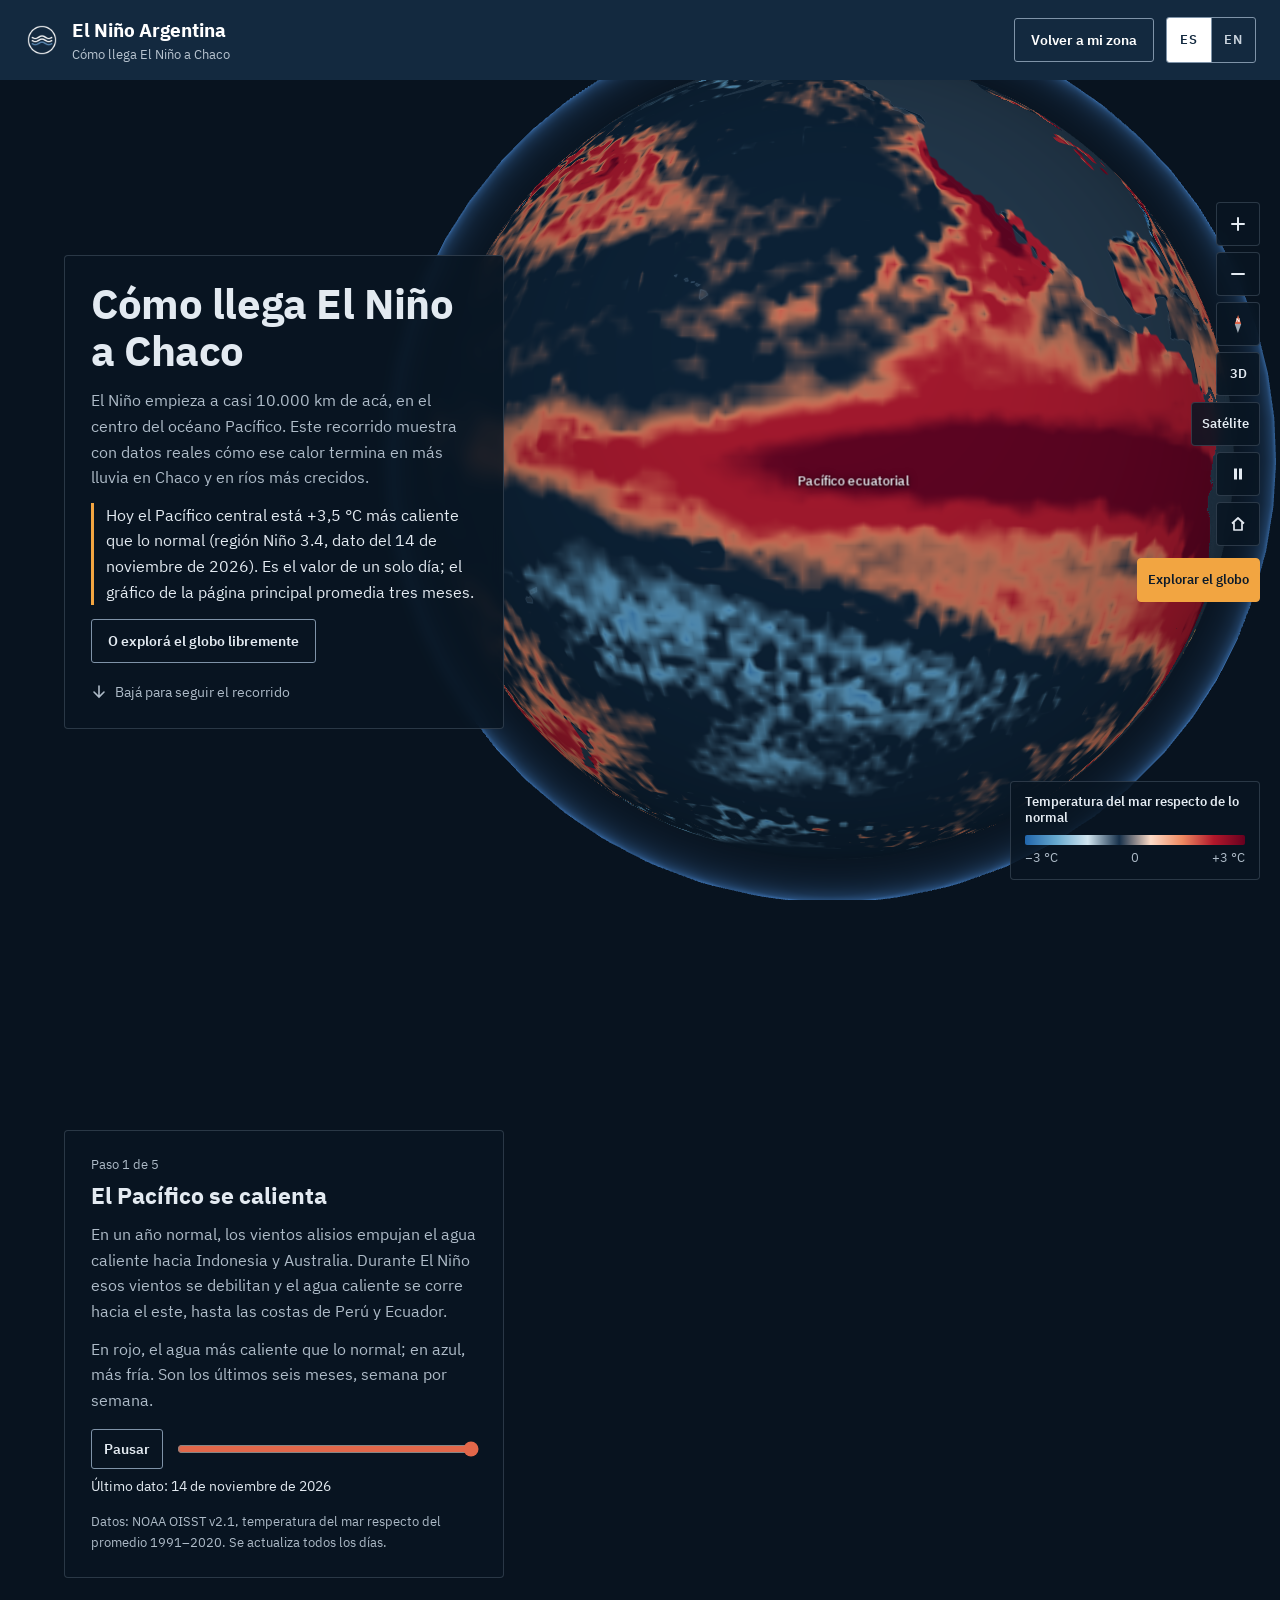
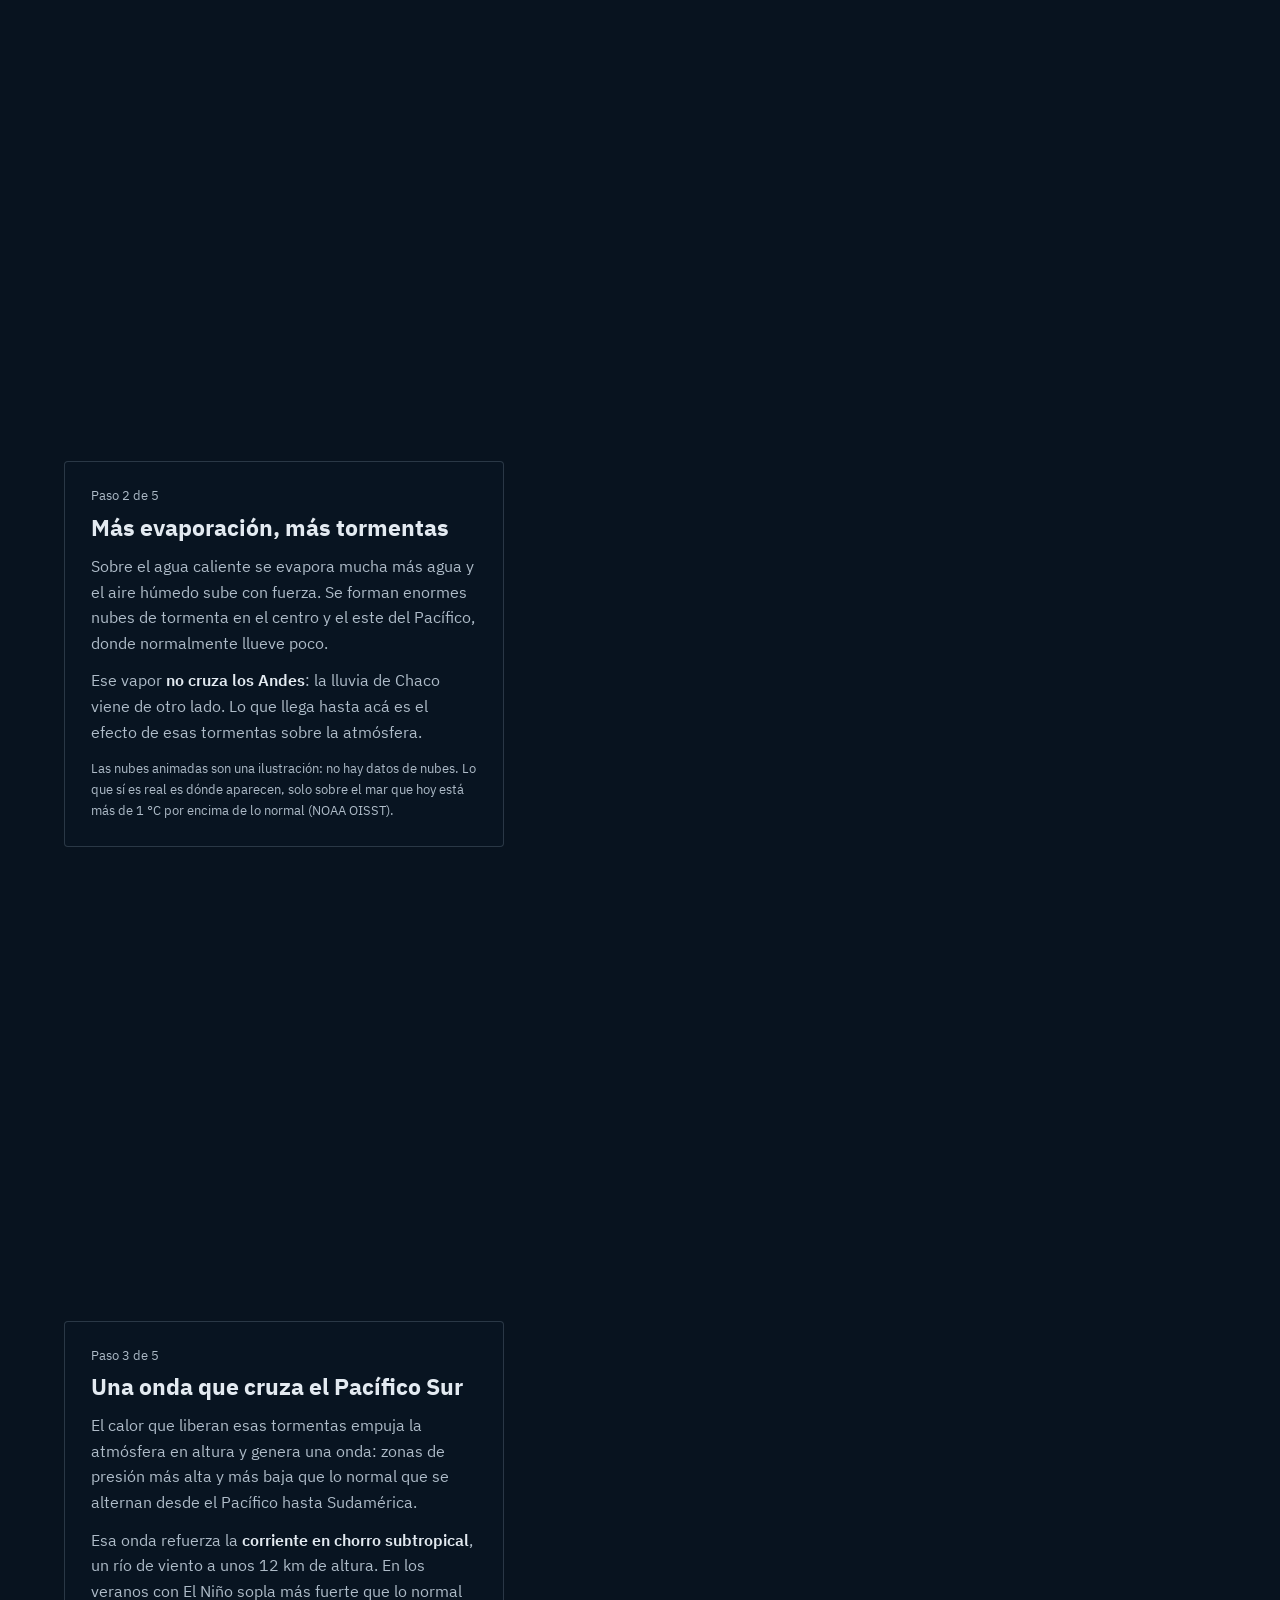
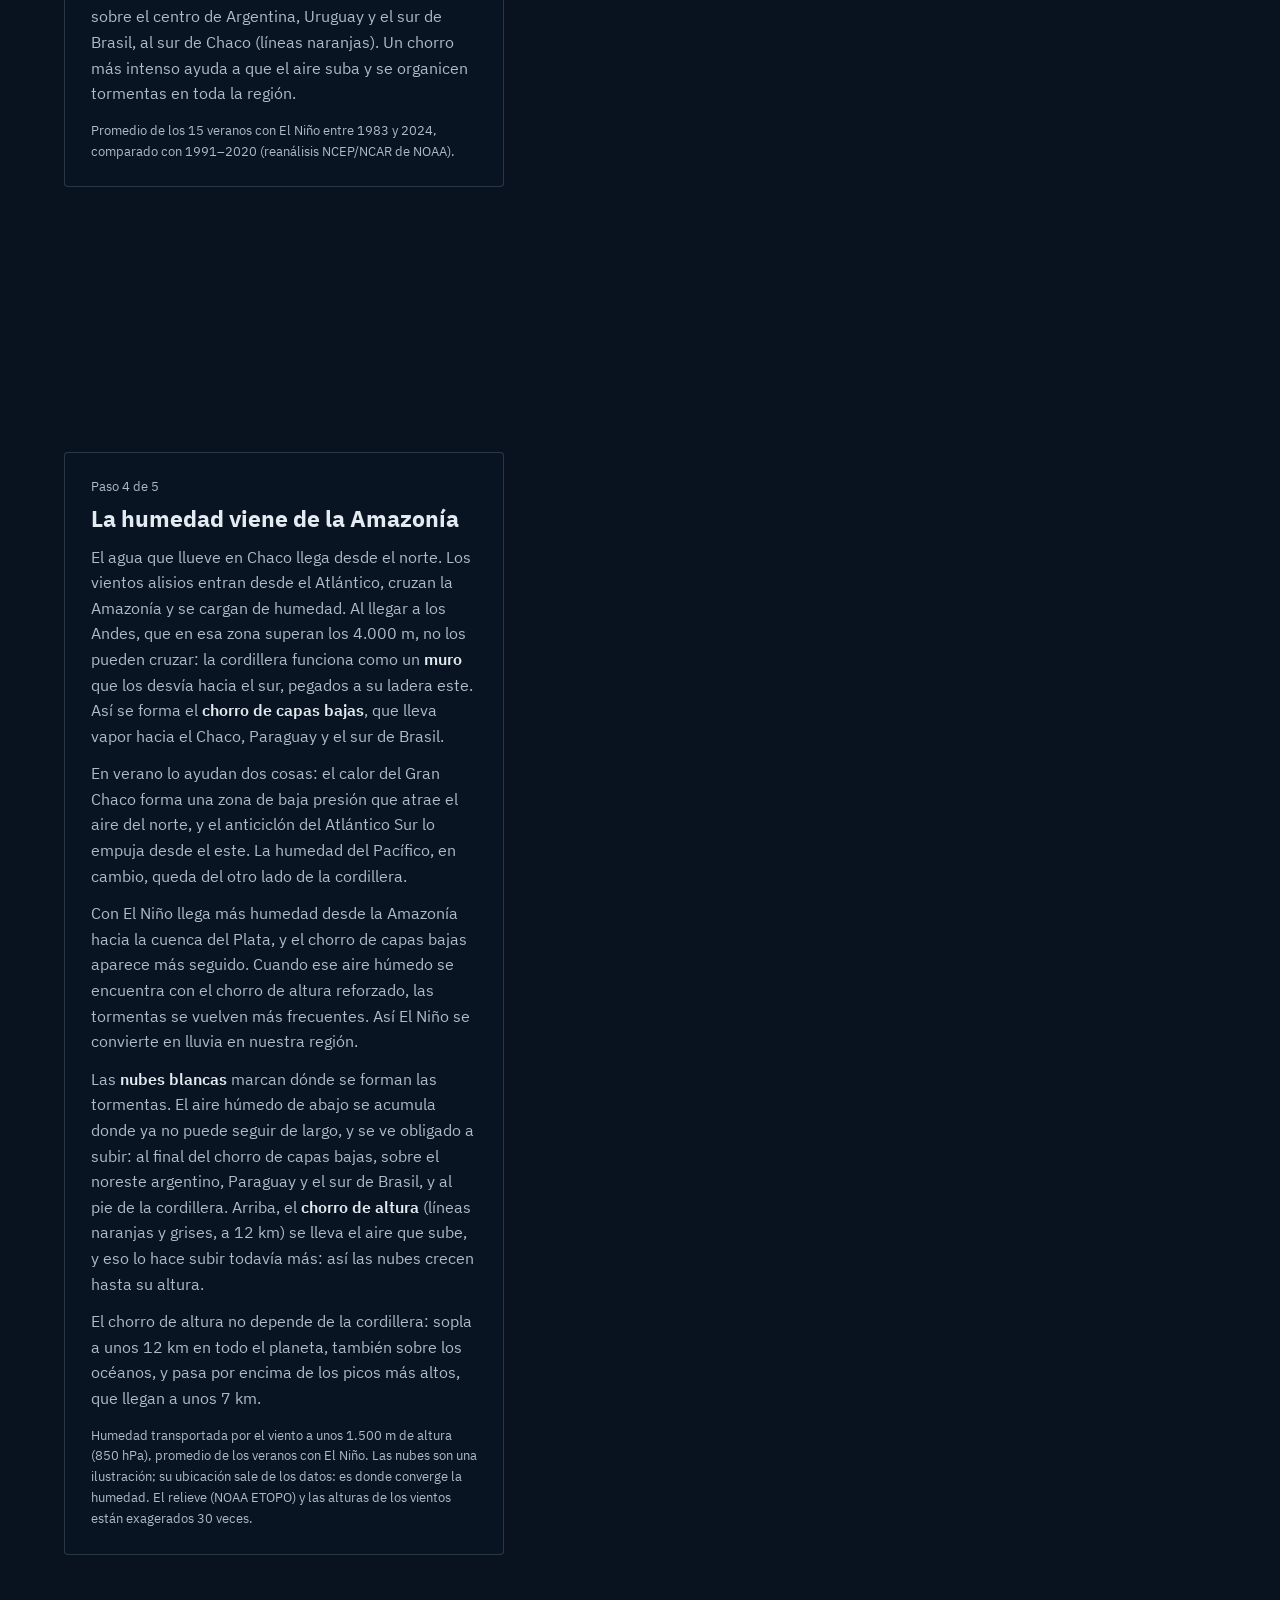
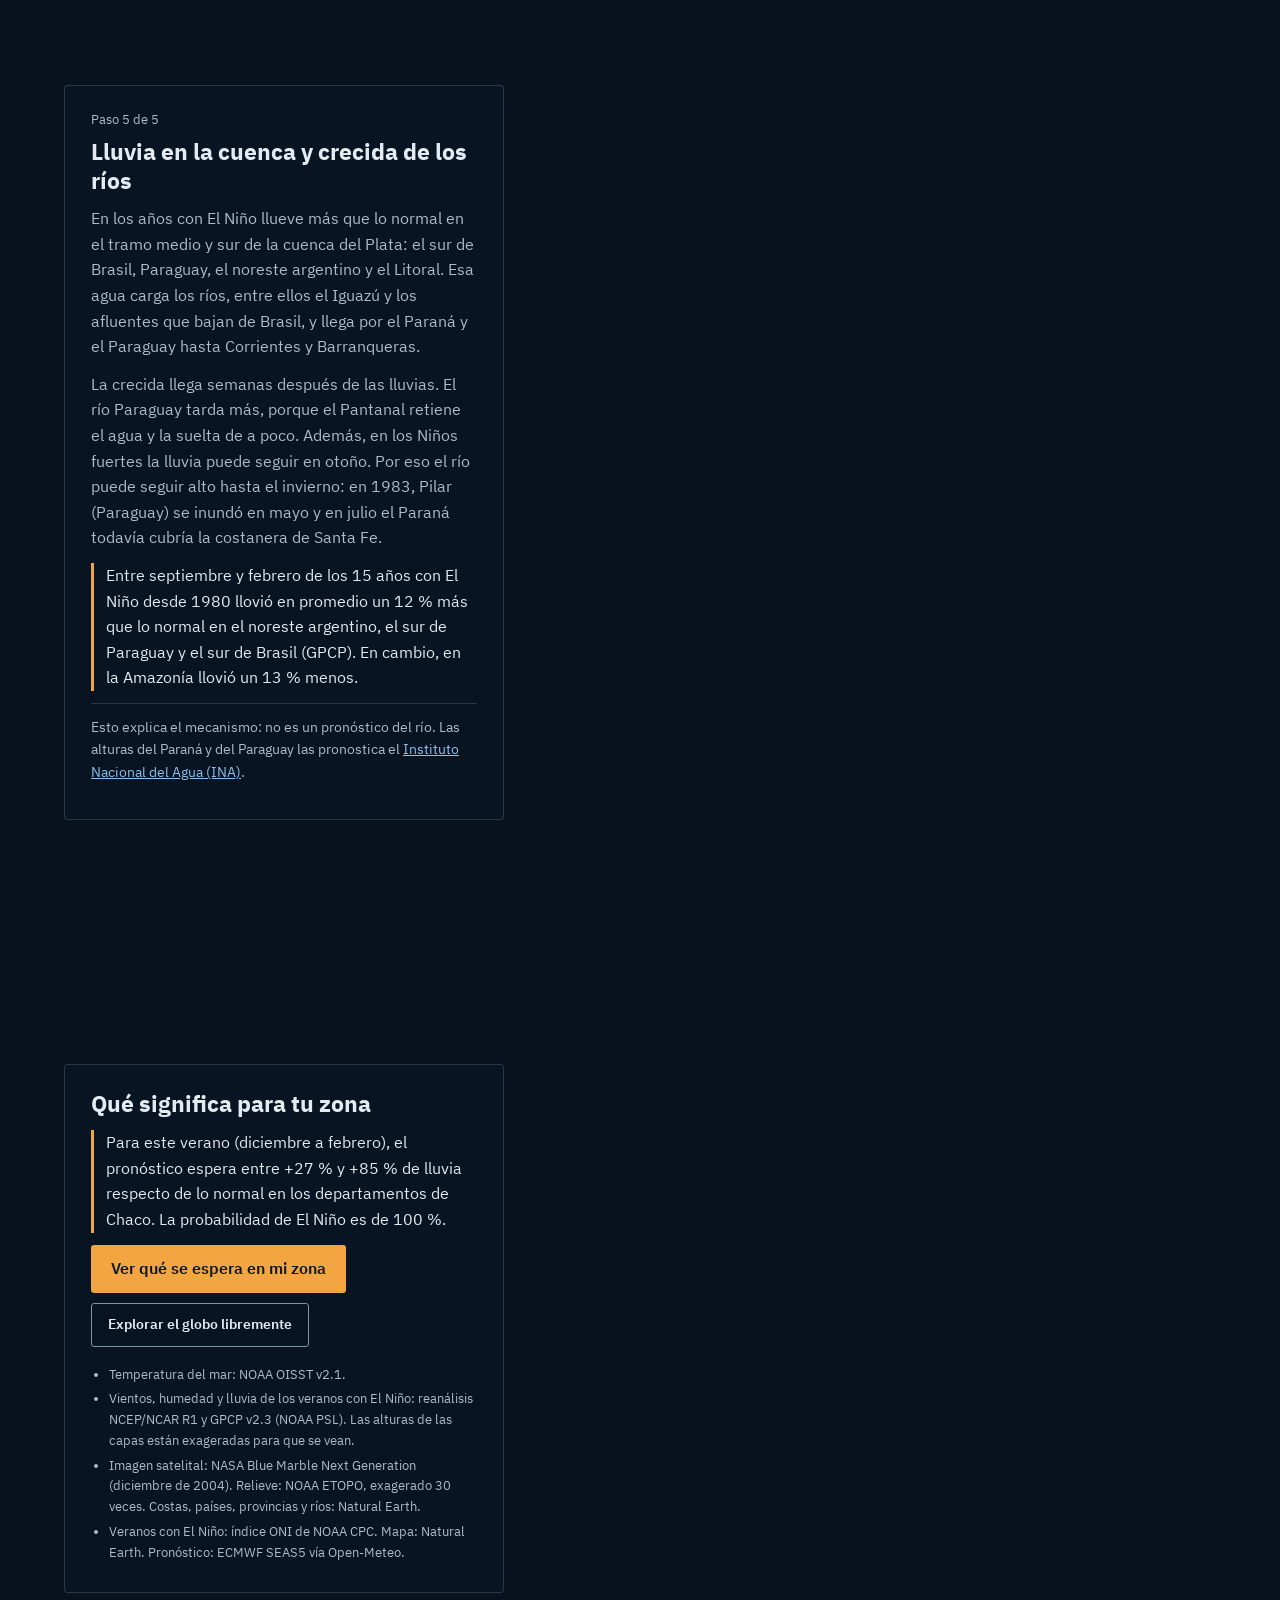
==== commit 3085e808: "Página 3D, paso 4: chorro de altura más visible y tormentas ubicadas donde converge la humedad (dato" ====
--- a/docs/como-llega.html
+++ b/docs/como-llega.html
@@ -117,8 +117,9 @@
       <p data-i18n-html="g.hum-1">El agua que llueve en Chaco llega desde el norte. Los vientos alisios entran desde el Atlántico, cruzan la Amazonía y se cargan de humedad. Al llegar a los Andes, que en esa zona superan los 4.000 m, no los pueden cruzar: la cordillera funciona como un <strong>muro</strong> que los desvía hacia el sur, pegados a su ladera este. Así se forma el <strong>chorro de capas bajas</strong>, que lleva vapor hacia el Chaco, Paraguay y el sur de Brasil.</p>
       <p data-i18n="g.hum-3">En verano lo ayudan dos cosas: el calor del Gran Chaco forma una zona de baja presión que atrae el aire del norte, y el anticiclón del Atlántico Sur lo empuja desde el este. La humedad del Pacífico, en cambio, queda del otro lado de la cordillera.</p>
       <p data-i18n="g.hum-2">Con El Niño llega más humedad desde la Amazonía hacia la cuenca del Plata, y el chorro de capas bajas aparece más seguido. Cuando ese aire húmedo se encuentra con el chorro de altura reforzado, las tormentas se vuelven más frecuentes. Así El Niño se convierte en lluvia en nuestra región.</p>
+      <p data-i18n-html="g.hum-5">Las <strong>nubes blancas</strong> marcan dónde se forman las tormentas. El aire húmedo de abajo se acumula donde ya no puede seguir de largo, y se ve obligado a subir: al final del chorro de capas bajas, sobre el noreste argentino, Paraguay y el sur de Brasil, y al pie de la cordillera. Arriba, el <strong>chorro de altura</strong> (líneas naranjas y grises, a 12 km) se lleva el aire que sube, y eso lo hace subir todavía más: así las nubes crecen hasta su altura.</p>
       <p data-i18n="g.hum-4">El chorro de altura no depende de la cordillera: sopla a unos 12 km en todo el planeta, también sobre los océanos, y pasa por encima de los picos más altos, que llegan a unos 7 km.</p>
-      <p class="g-fuente" data-i18n="g.hum-fuente">Humedad transportada por el viento a unos 1.500 m de altura (850 hPa), promedio de los veranos con El Niño. El relieve (NOAA ETOPO) y las alturas de los vientos están exagerados 30 veces para que se vea la cordillera.</p>
+      <p class="g-fuente" data-i18n="g.hum-fuente">Humedad transportada por el viento a unos 1.500 m de altura (850 hPa), promedio de los veranos con El Niño. Las nubes son una ilustración; su ubicación sale de los datos: es donde converge la humedad. El relieve (NOAA ETOPO) y las alturas de los vientos están exagerados 30 veces.</p>
     </div>
   </section>
 
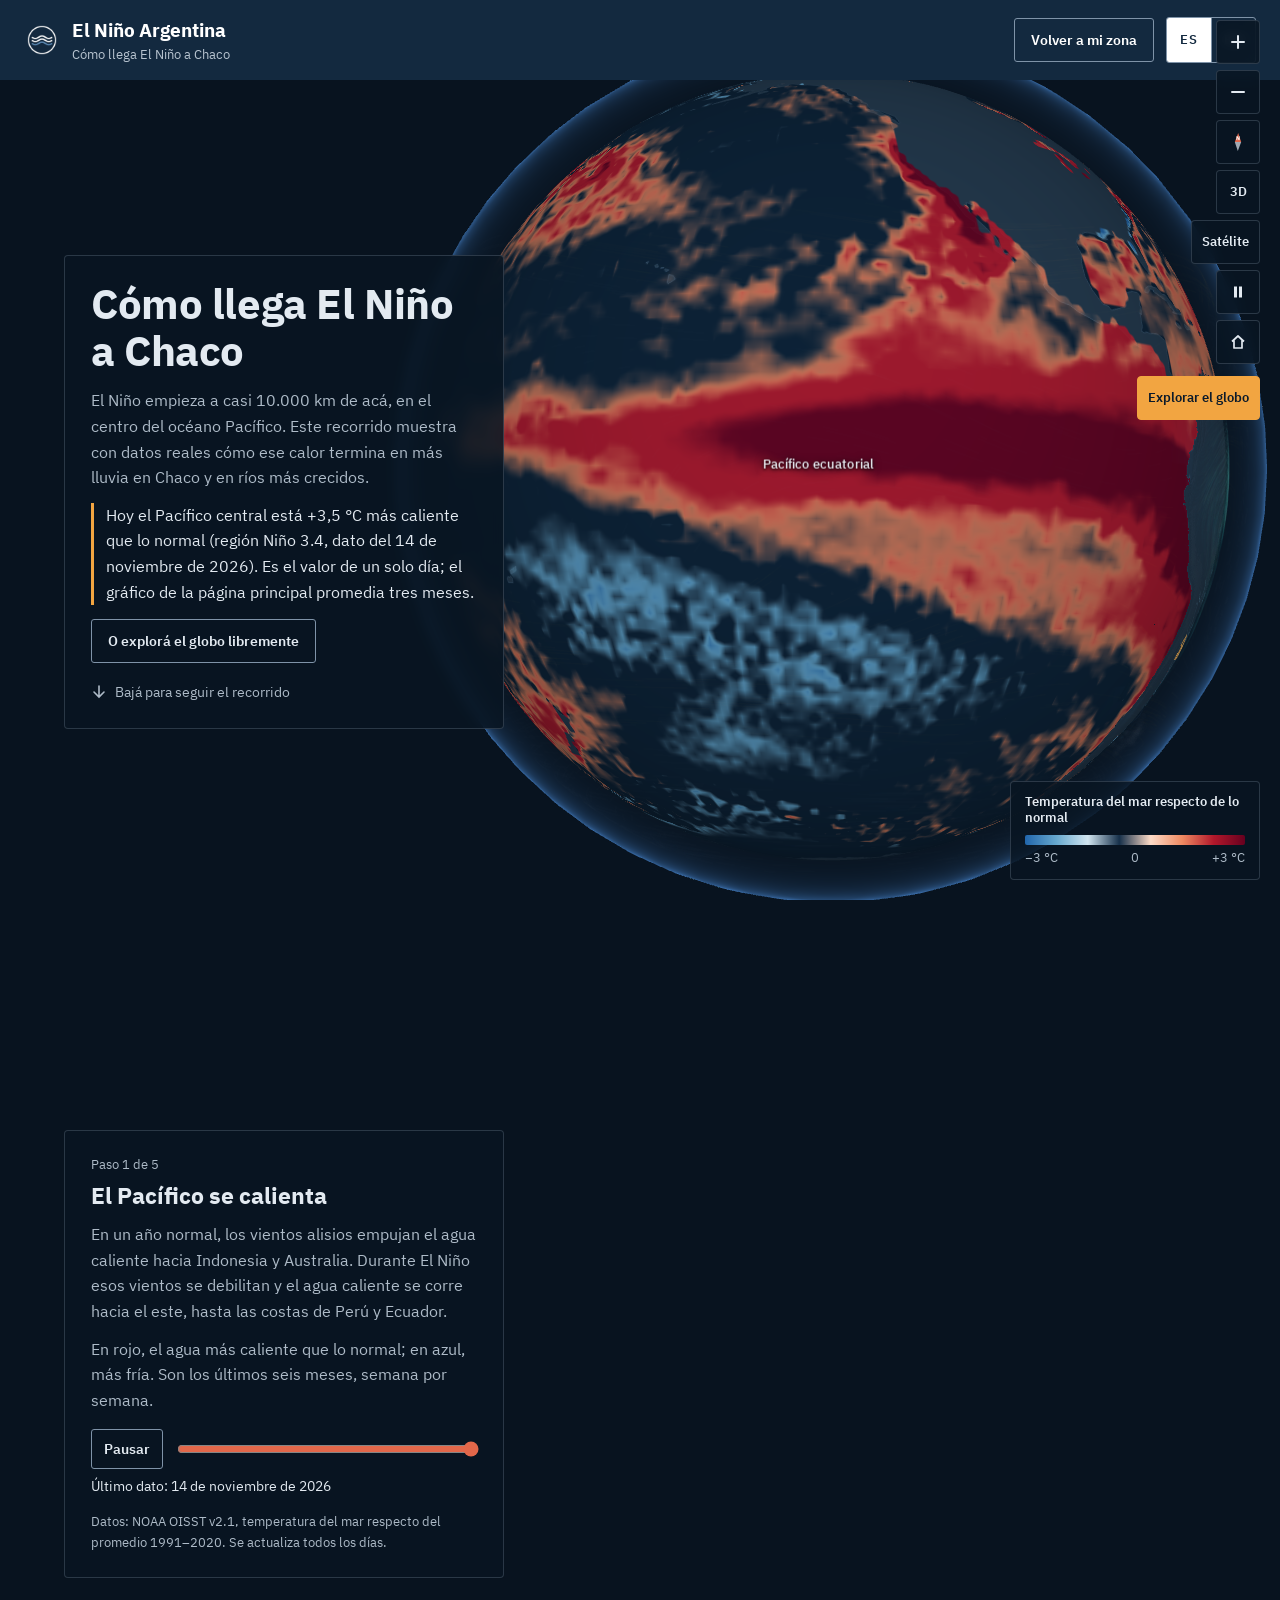
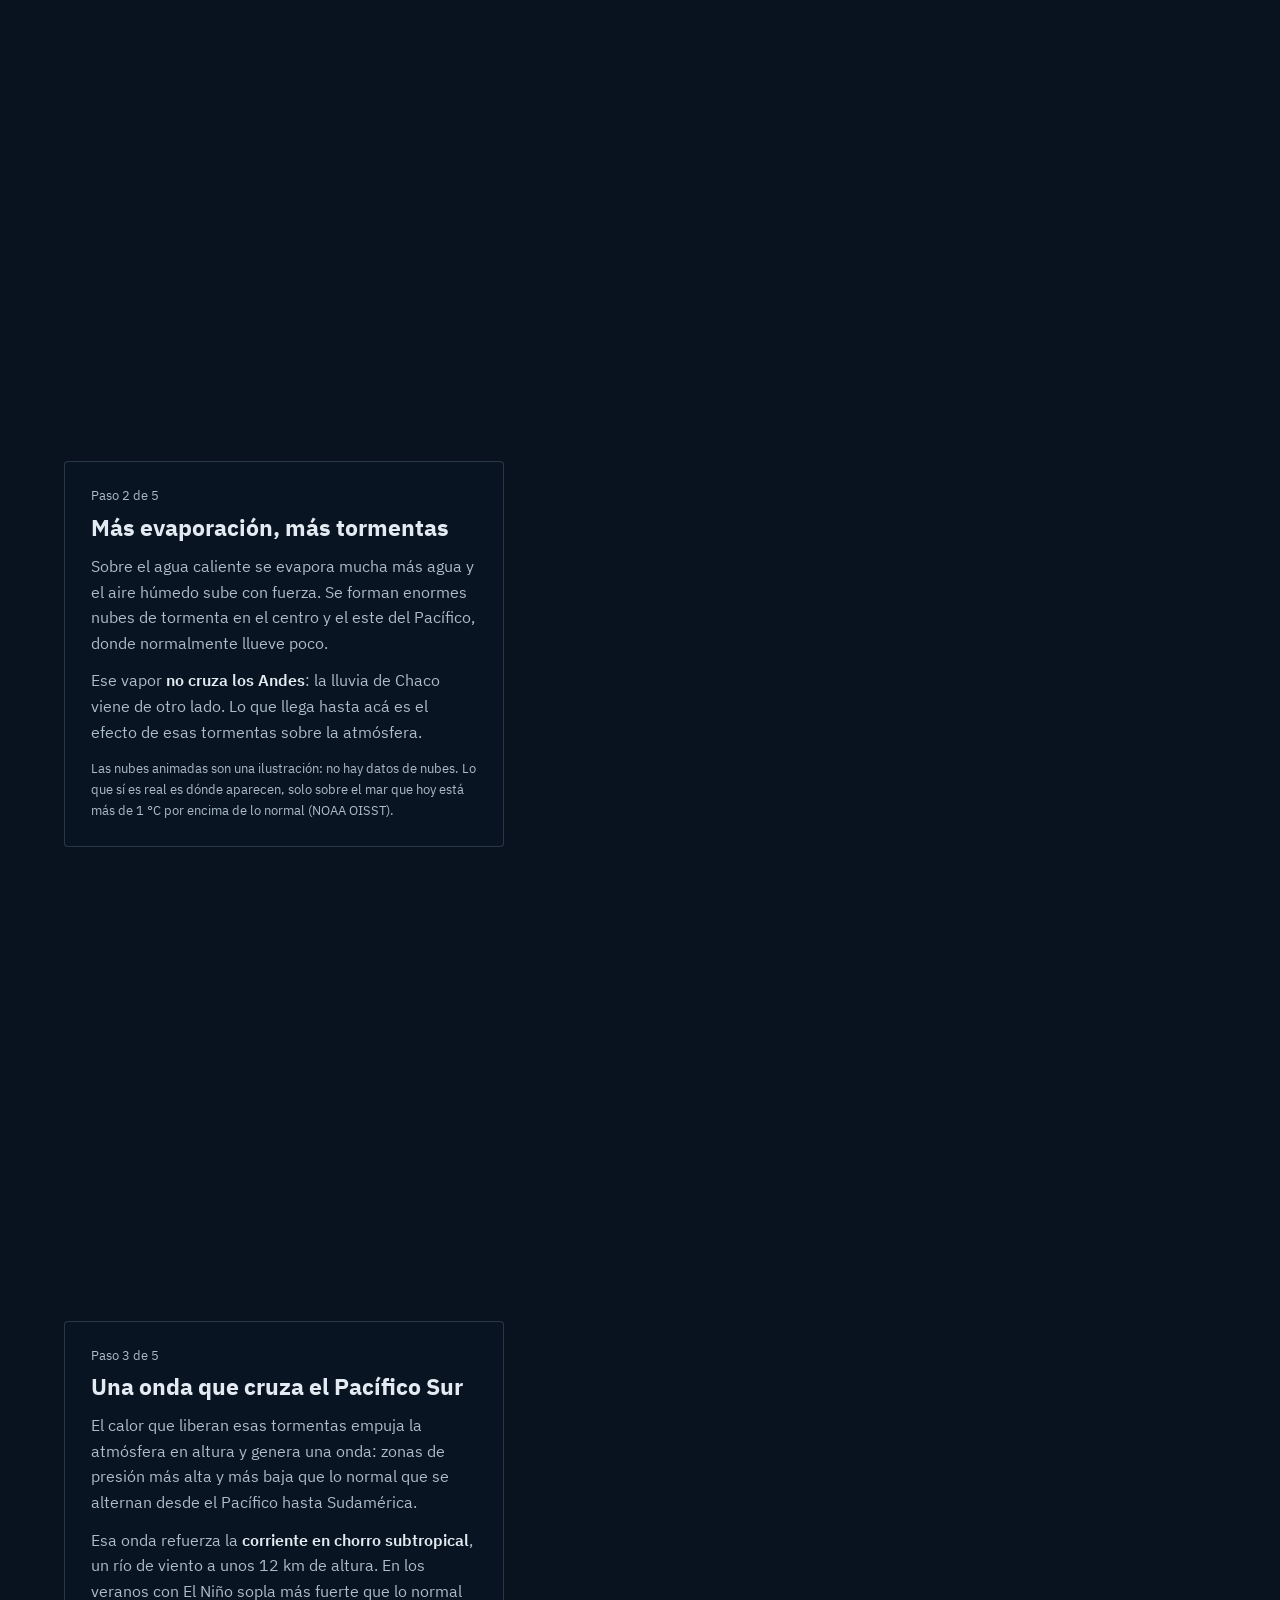
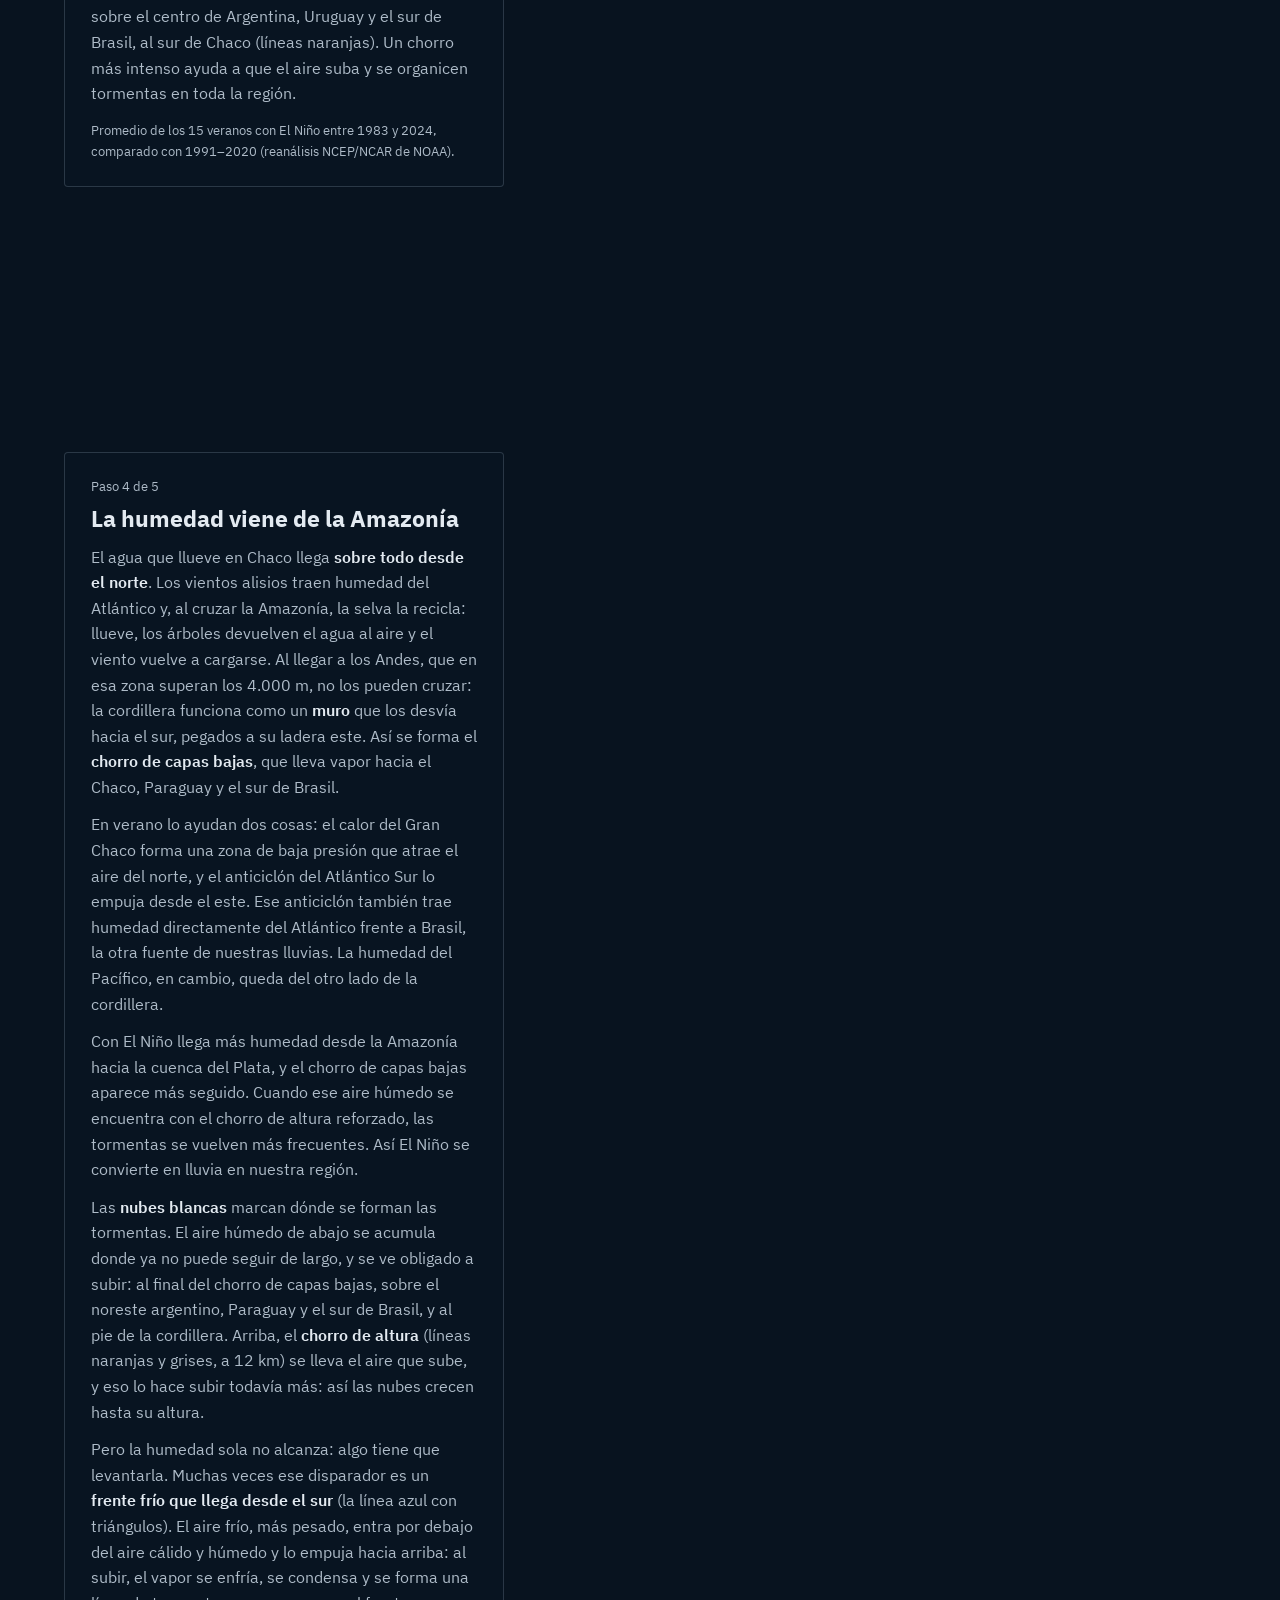
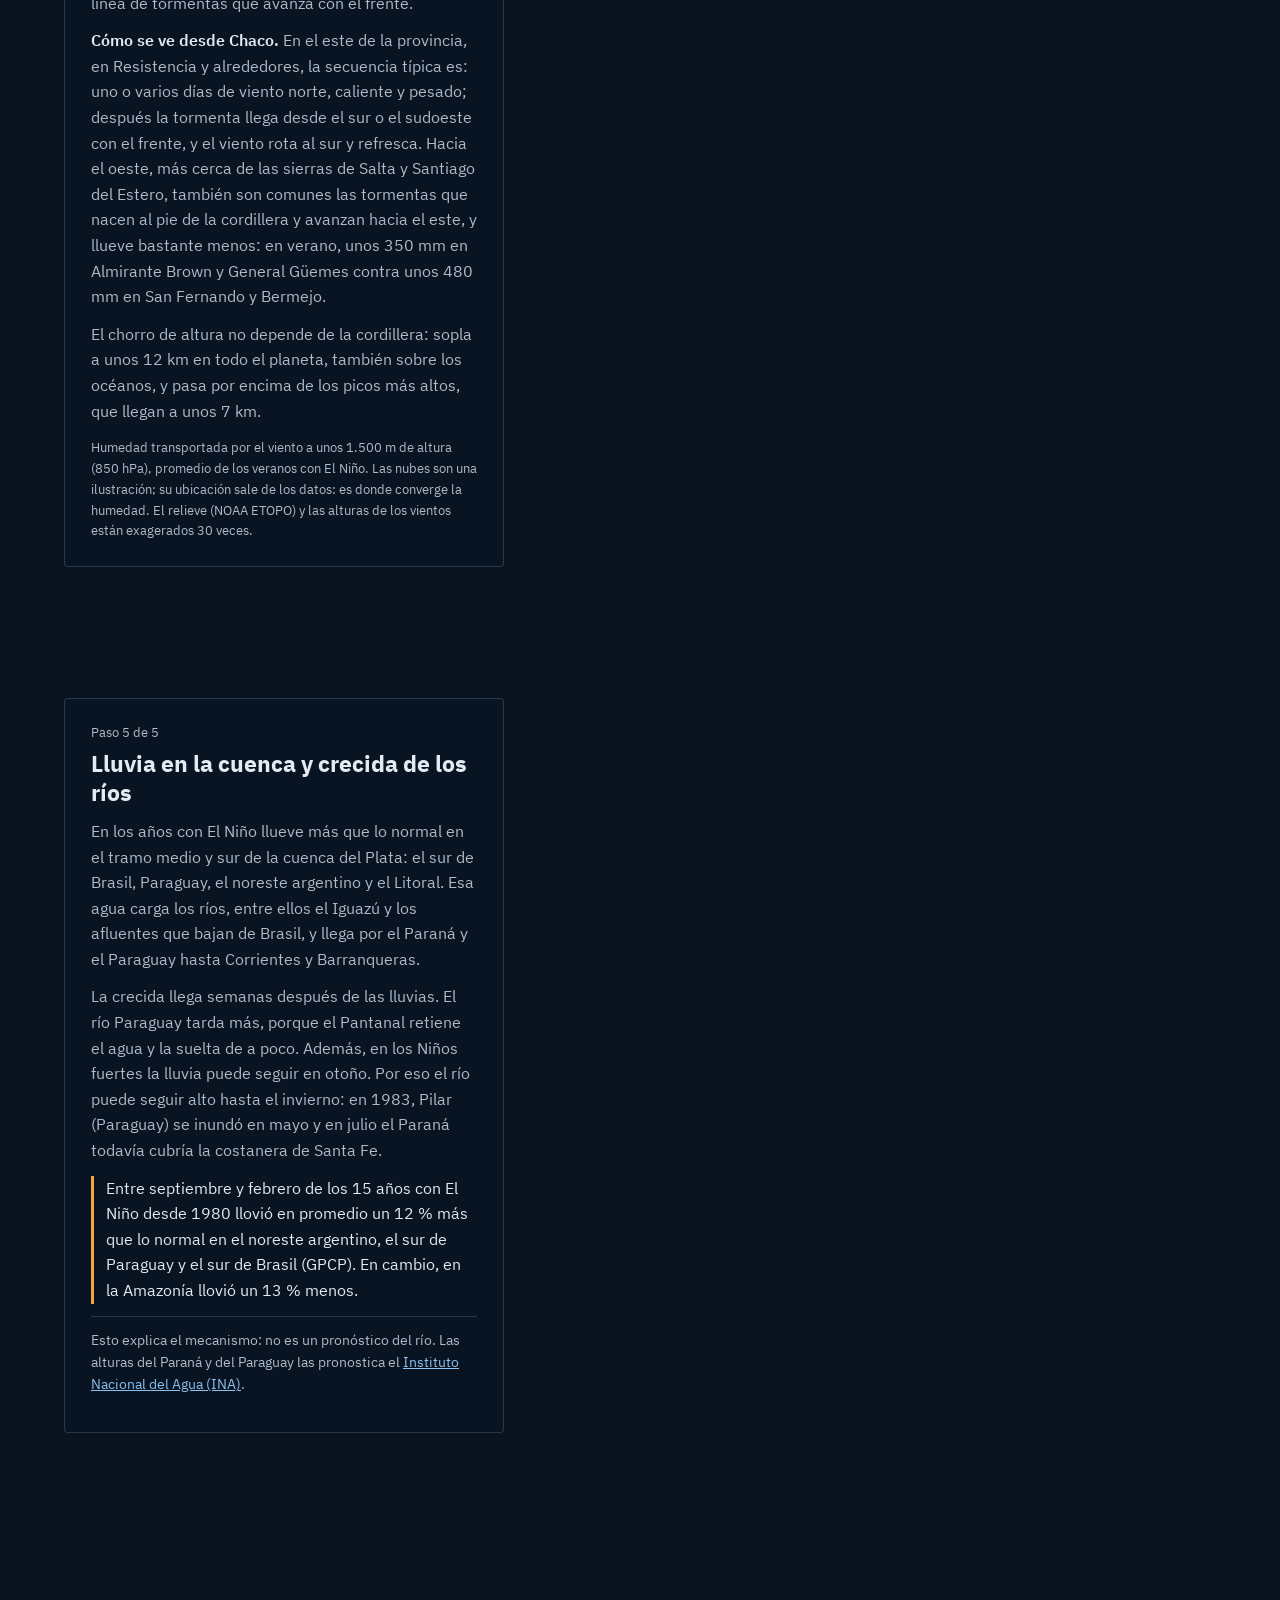
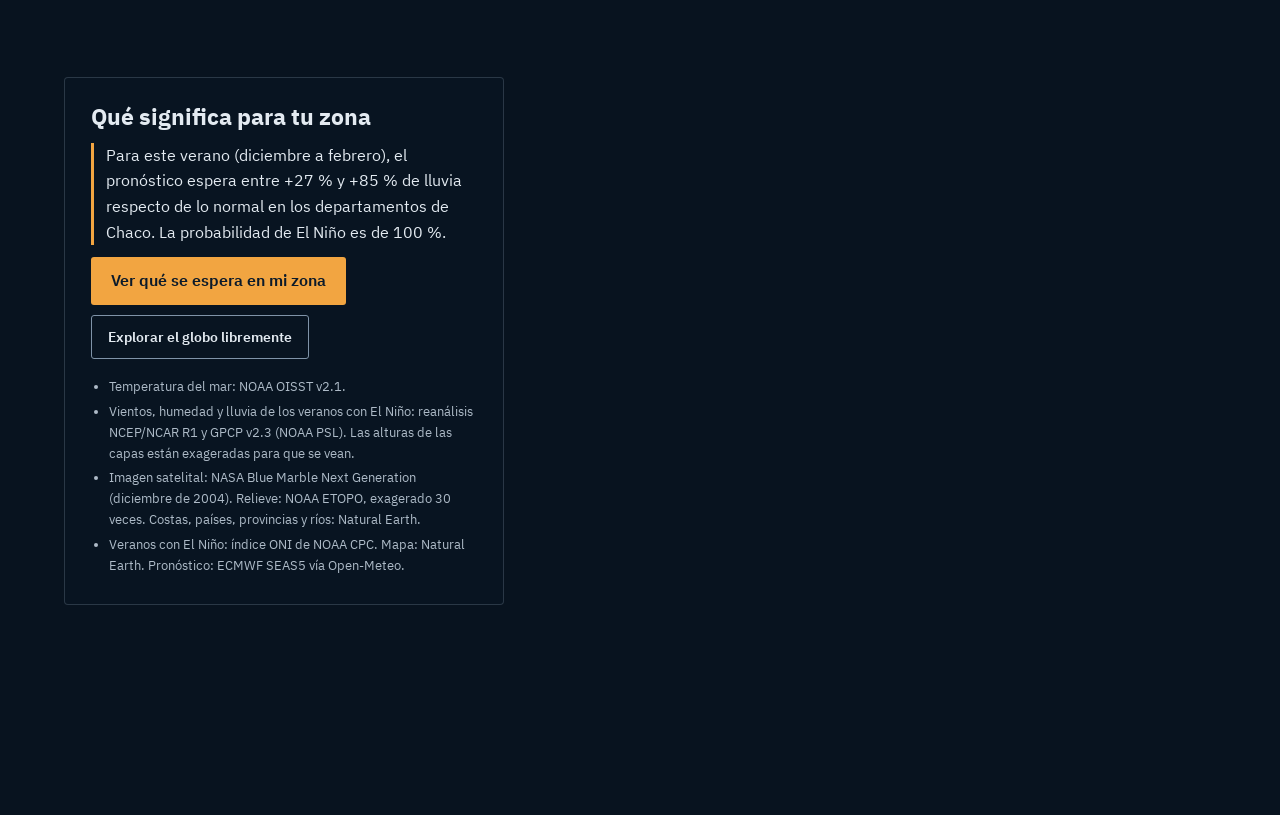
==== commit ca033599: "Página 3D, paso 4: redacción más precisa de la humedad, frente frío animado que levanta tormentas y " ====
--- a/docs/como-llega.html
+++ b/docs/como-llega.html
@@ -114,10 +114,12 @@
     <div class="g-tarjeta">
       <span class="g-paso-num" data-i18n="g.paso-4">Paso 4 de 5</span>
       <h2 data-i18n="g.hum-titulo">La humedad viene de la Amazonía</h2>
-      <p data-i18n-html="g.hum-1">El agua que llueve en Chaco llega desde el norte. Los vientos alisios entran desde el Atlántico, cruzan la Amazonía y se cargan de humedad. Al llegar a los Andes, que en esa zona superan los 4.000 m, no los pueden cruzar: la cordillera funciona como un <strong>muro</strong> que los desvía hacia el sur, pegados a su ladera este. Así se forma el <strong>chorro de capas bajas</strong>, que lleva vapor hacia el Chaco, Paraguay y el sur de Brasil.</p>
-      <p data-i18n="g.hum-3">En verano lo ayudan dos cosas: el calor del Gran Chaco forma una zona de baja presión que atrae el aire del norte, y el anticiclón del Atlántico Sur lo empuja desde el este. La humedad del Pacífico, en cambio, queda del otro lado de la cordillera.</p>
+      <p data-i18n-html="g.hum-1">El agua que llueve en Chaco llega <strong>sobre todo desde el norte</strong>. Los vientos alisios traen humedad del Atlántico y, al cruzar la Amazonía, la selva la recicla: llueve, los árboles devuelven el agua al aire y el viento vuelve a cargarse. Al llegar a los Andes, que en esa zona superan los 4.000 m, no los pueden cruzar: la cordillera funciona como un <strong>muro</strong> que los desvía hacia el sur, pegados a su ladera este. Así se forma el <strong>chorro de capas bajas</strong>, que lleva vapor hacia el Chaco, Paraguay y el sur de Brasil.</p>
+      <p data-i18n="g.hum-3">En verano lo ayudan dos cosas: el calor del Gran Chaco forma una zona de baja presión que atrae el aire del norte, y el anticiclón del Atlántico Sur lo empuja desde el este. Ese anticiclón también trae humedad directamente del Atlántico frente a Brasil, la otra fuente de nuestras lluvias. La humedad del Pacífico, en cambio, queda del otro lado de la cordillera.</p>
       <p data-i18n="g.hum-2">Con El Niño llega más humedad desde la Amazonía hacia la cuenca del Plata, y el chorro de capas bajas aparece más seguido. Cuando ese aire húmedo se encuentra con el chorro de altura reforzado, las tormentas se vuelven más frecuentes. Así El Niño se convierte en lluvia en nuestra región.</p>
       <p data-i18n-html="g.hum-5">Las <strong>nubes blancas</strong> marcan dónde se forman las tormentas. El aire húmedo de abajo se acumula donde ya no puede seguir de largo, y se ve obligado a subir: al final del chorro de capas bajas, sobre el noreste argentino, Paraguay y el sur de Brasil, y al pie de la cordillera. Arriba, el <strong>chorro de altura</strong> (líneas naranjas y grises, a 12 km) se lleva el aire que sube, y eso lo hace subir todavía más: así las nubes crecen hasta su altura.</p>
+      <p data-i18n-html="g.hum-6">Pero la humedad sola no alcanza: algo tiene que levantarla. Muchas veces ese disparador es un <strong>frente frío que llega desde el sur</strong> (la línea azul con triángulos). El aire frío, más pesado, entra por debajo del aire cálido y húmedo y lo empuja hacia arriba: al subir, el vapor se enfría, se condensa y se forma una línea de tormentas que avanza con el frente.</p>
+      <p data-i18n-html="g.hum-7"><strong>Cómo se ve desde Chaco.</strong> En el este de la provincia, en Resistencia y alrededores, la secuencia típica es: uno o varios días de viento norte, caliente y pesado; después la tormenta llega desde el sur o el sudoeste con el frente, y el viento rota al sur y refresca. Hacia el oeste, más cerca de las sierras de Salta y Santiago del Estero, también son comunes las tormentas que nacen al pie de la cordillera y avanzan hacia el este, y llueve bastante menos: en verano, unos 350 mm en Almirante Brown y General Güemes contra unos 480 mm en San Fernando y Bermejo.</p>
       <p data-i18n="g.hum-4">El chorro de altura no depende de la cordillera: sopla a unos 12 km en todo el planeta, también sobre los océanos, y pasa por encima de los picos más altos, que llegan a unos 7 km.</p>
       <p class="g-fuente" data-i18n="g.hum-fuente">Humedad transportada por el viento a unos 1.500 m de altura (850 hPa), promedio de los veranos con El Niño. Las nubes son una ilustración; su ubicación sale de los datos: es donde converge la humedad. El relieve (NOAA ETOPO) y las alturas de los vientos están exagerados 30 veces.</p>
     </div>
--- a/docs/css/como-llega.css
+++ b/docs/css/como-llega.css
@@ -29,6 +29,7 @@
 .g-etiqueta.visible { opacity: 1; }
 .g-etiqueta.destacada { color: var(--g-ambar); font-weight: 600; font-size: 14px; }
 .g-etiqueta.humedad { color: var(--g-humedad); }
+.g-etiqueta.frio { color: #8CC8FF; font-weight: 600; }
 
 /* Relato */
 .g-relato { position: relative; z-index: 2; pointer-events: none; }
@@ -99,7 +100,7 @@
 .g-sin-3d p { max-width: 360px; }
 
 /* Controles del globo */
-.g-controles { position: fixed; right: 20px; top: 50%; transform: translateY(-62%); z-index: 3; display: flex; flex-direction: column; align-items: flex-end; gap: 6px; }
+.g-controles { position: fixed; right: 20px; top: 20px; z-index: 3; display: flex; flex-direction: column; align-items: flex-end; gap: 6px; }
 .g-controles button {
   min-width: 44px; min-height: 44px; padding: 0 10px; display: inline-flex; align-items: center; justify-content: center;
   color: var(--g-texto); background: var(--g-tarjeta); border: 1px solid var(--g-borde); border-radius: 4px;
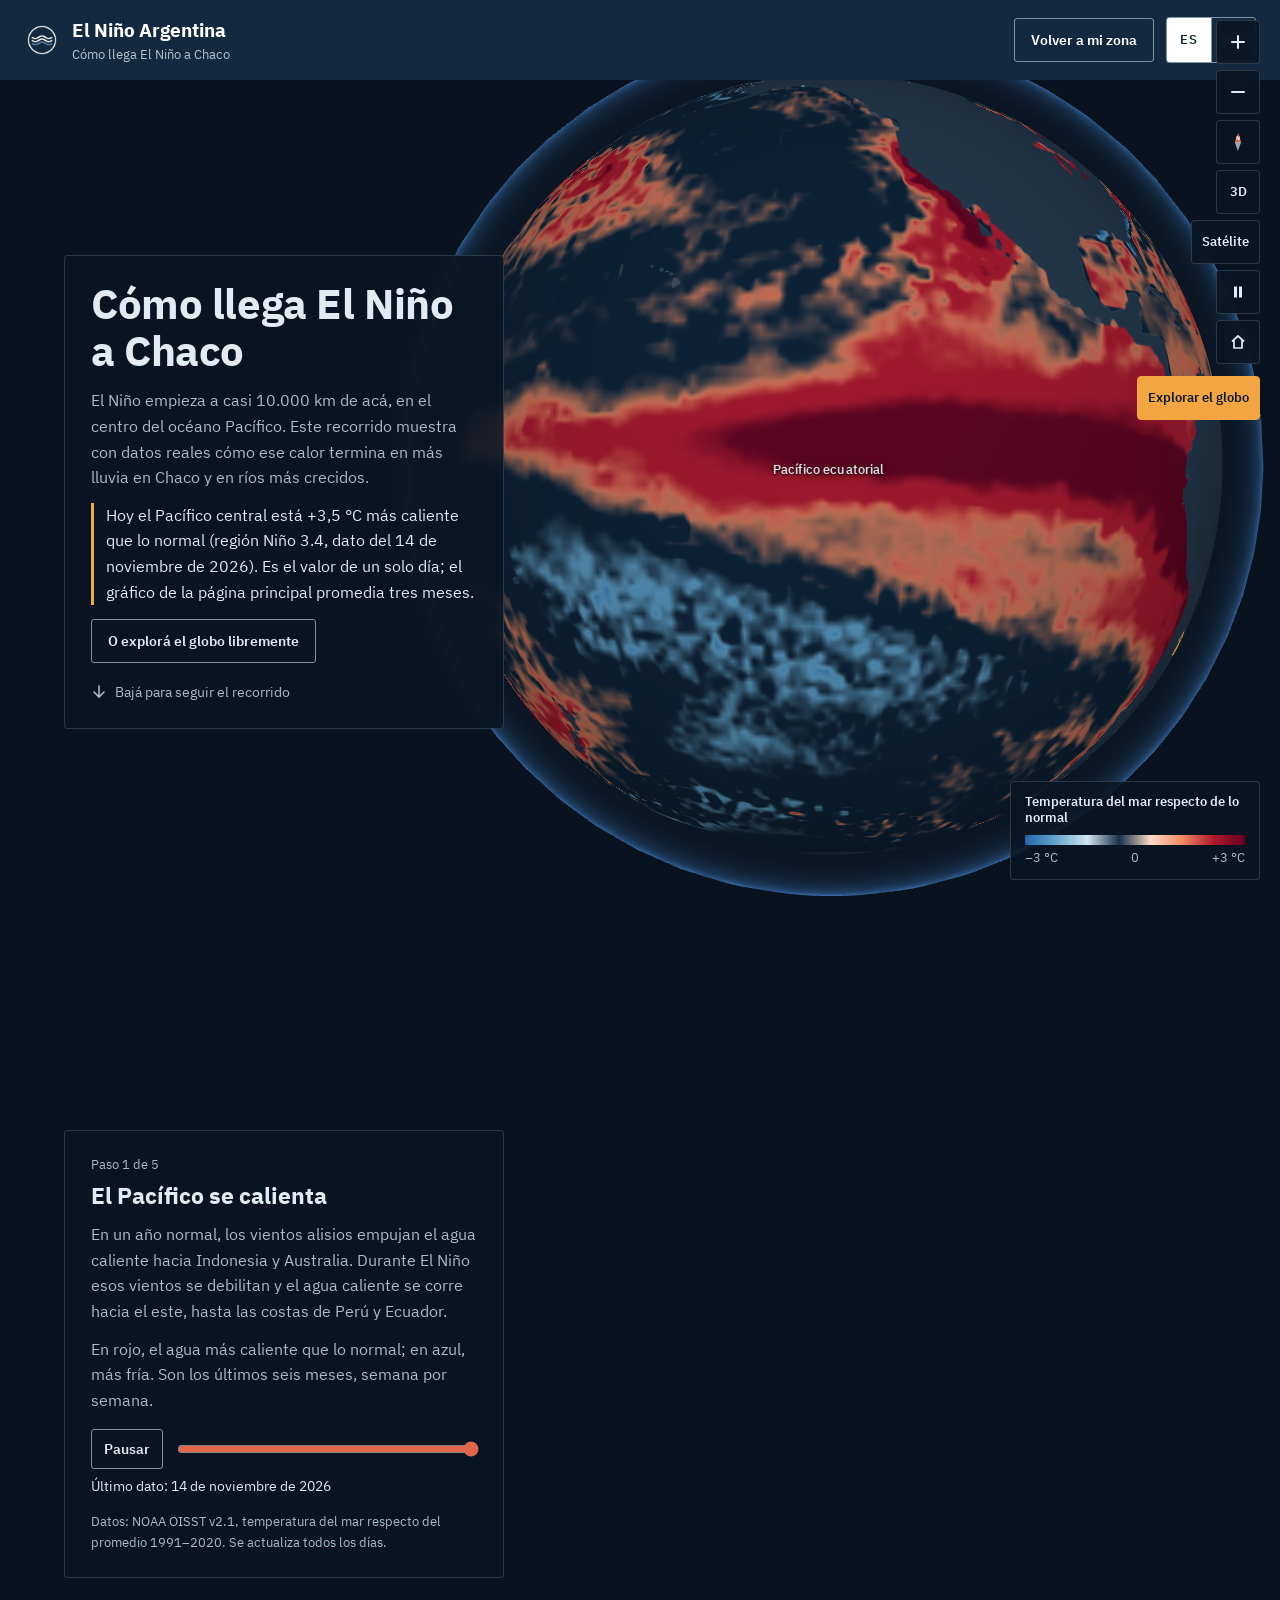
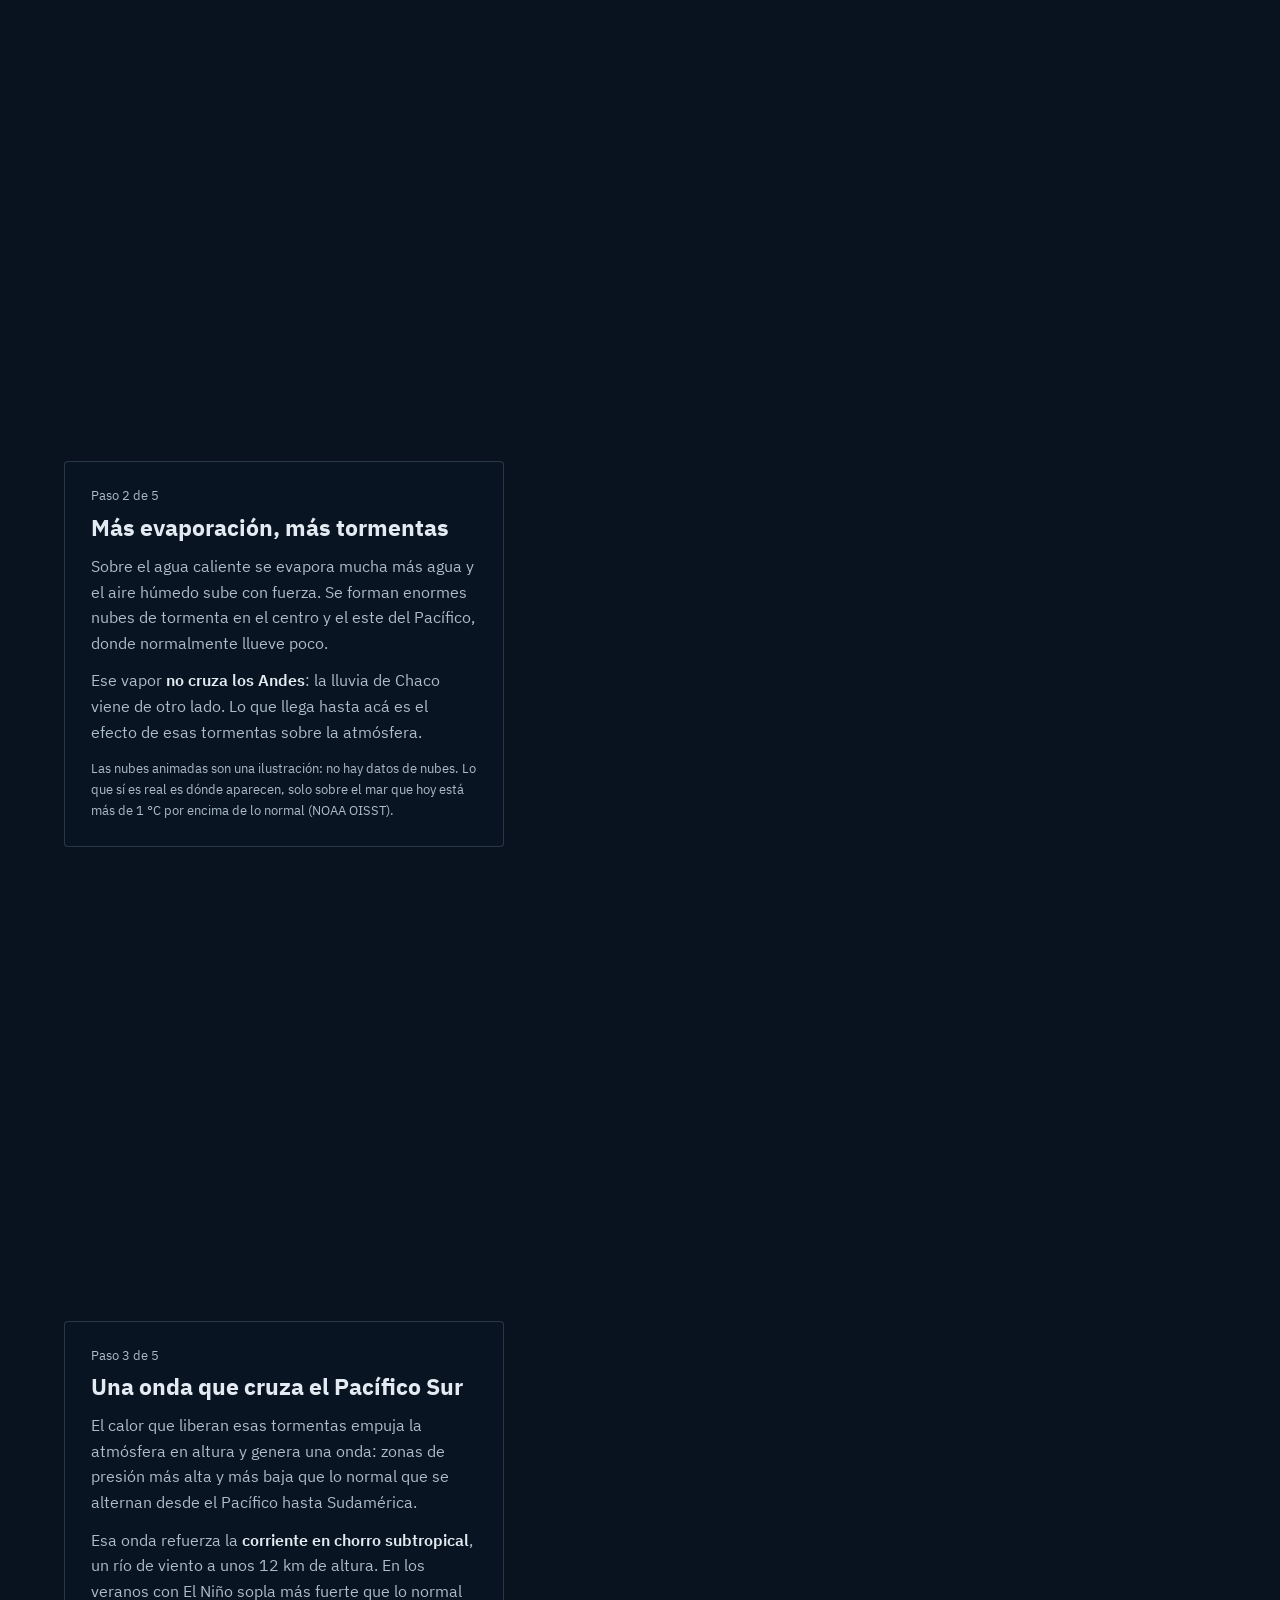
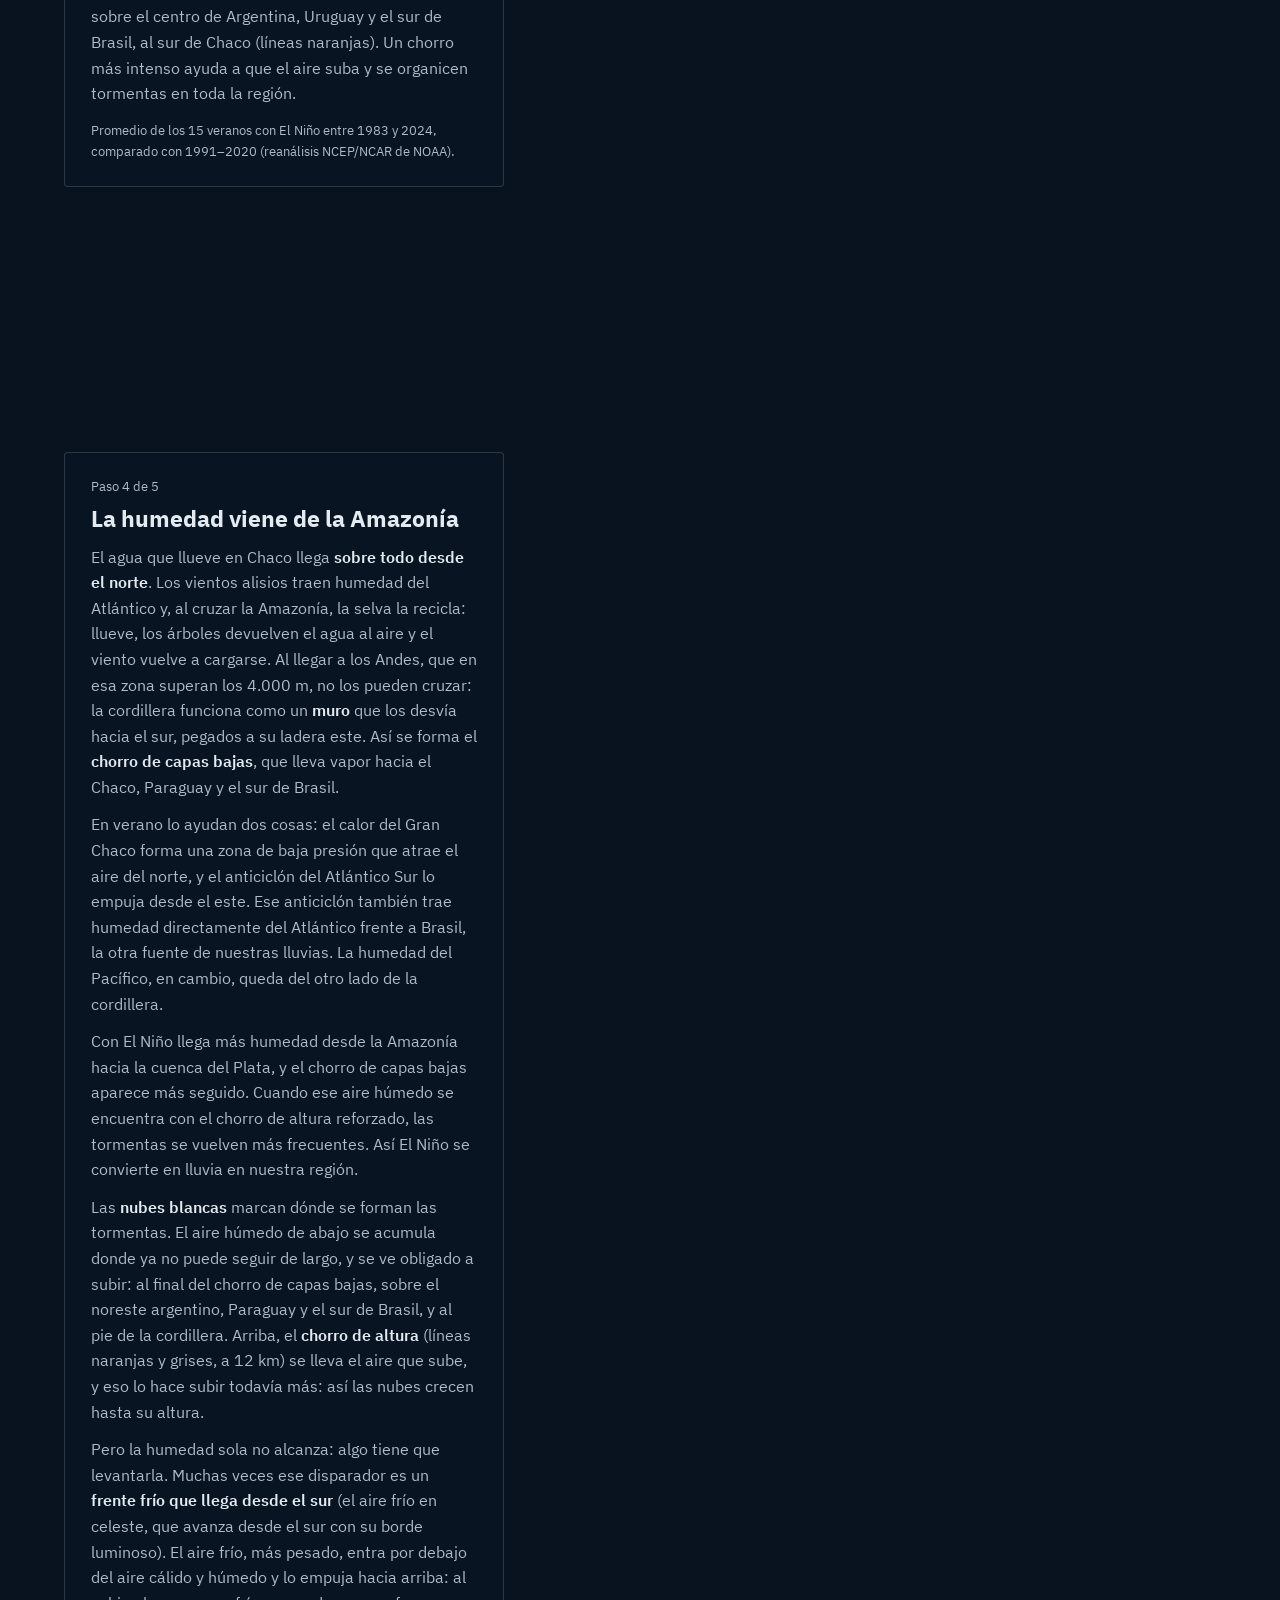
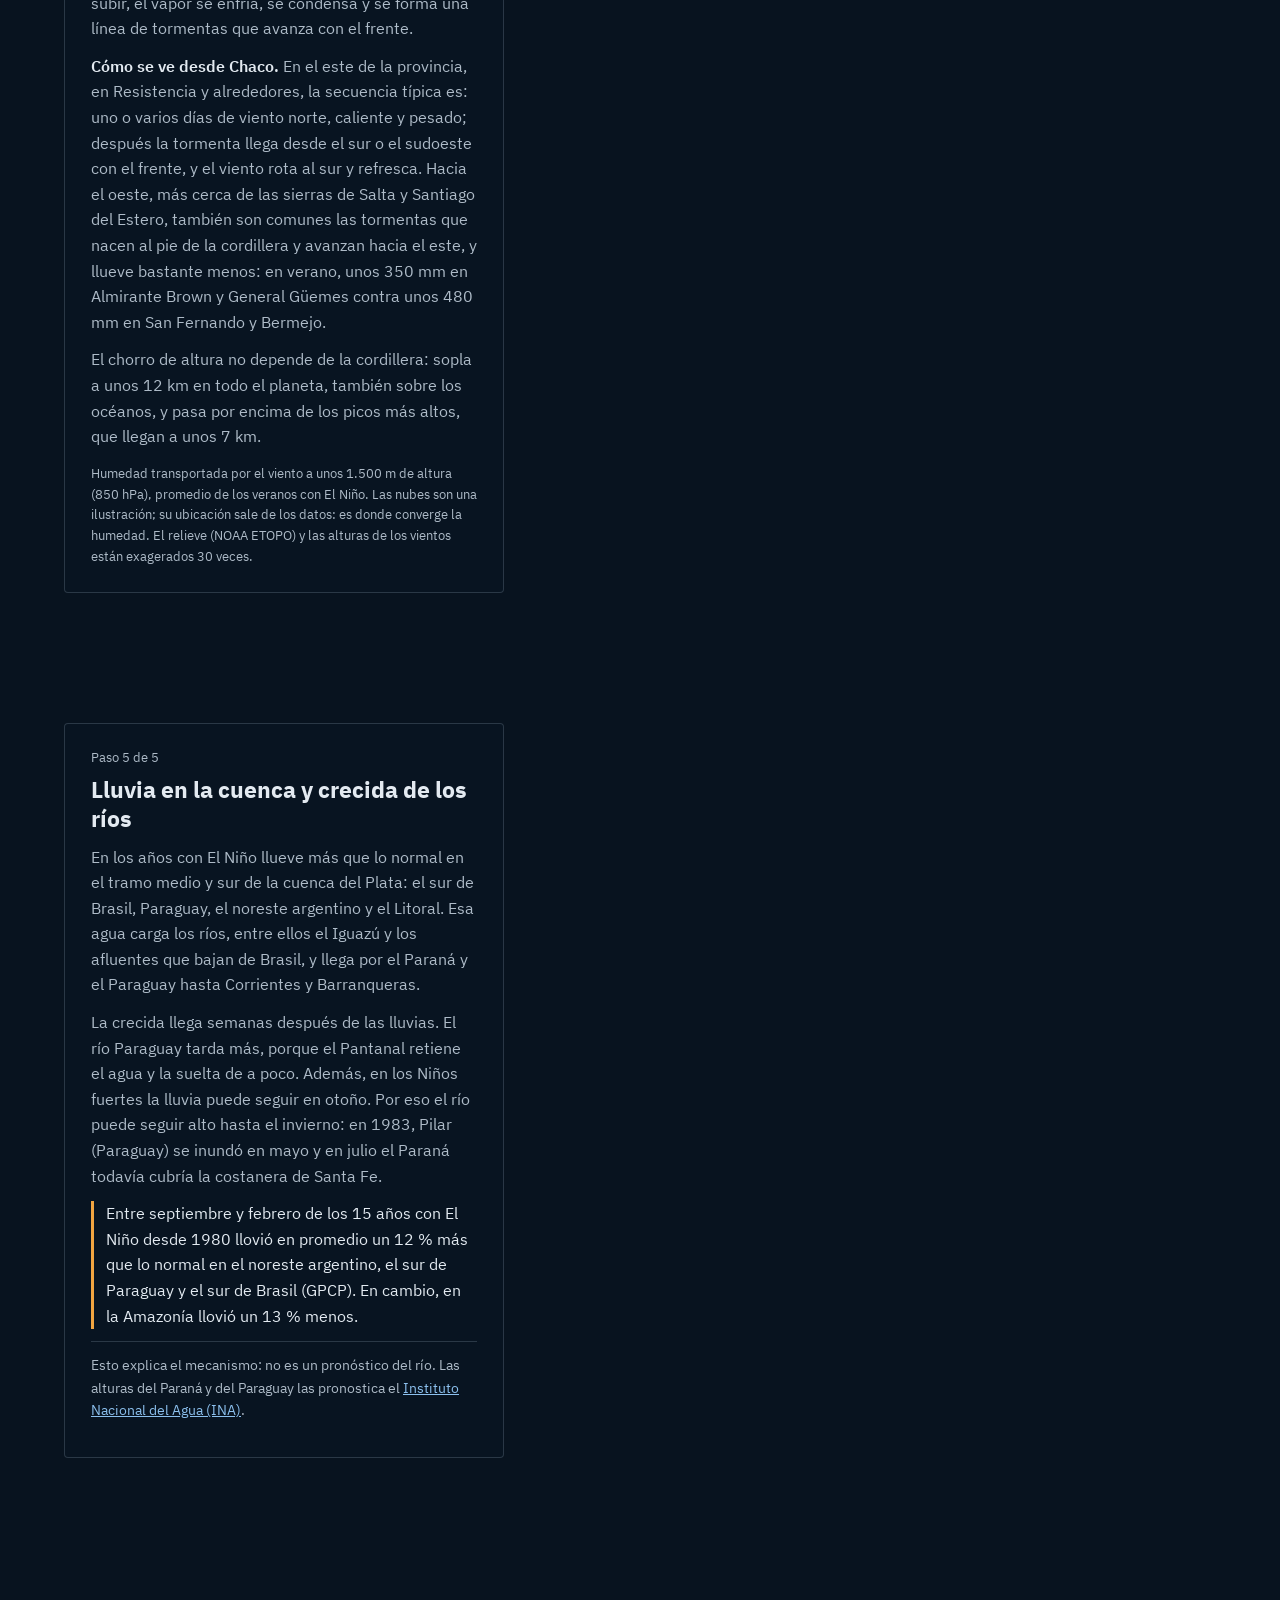
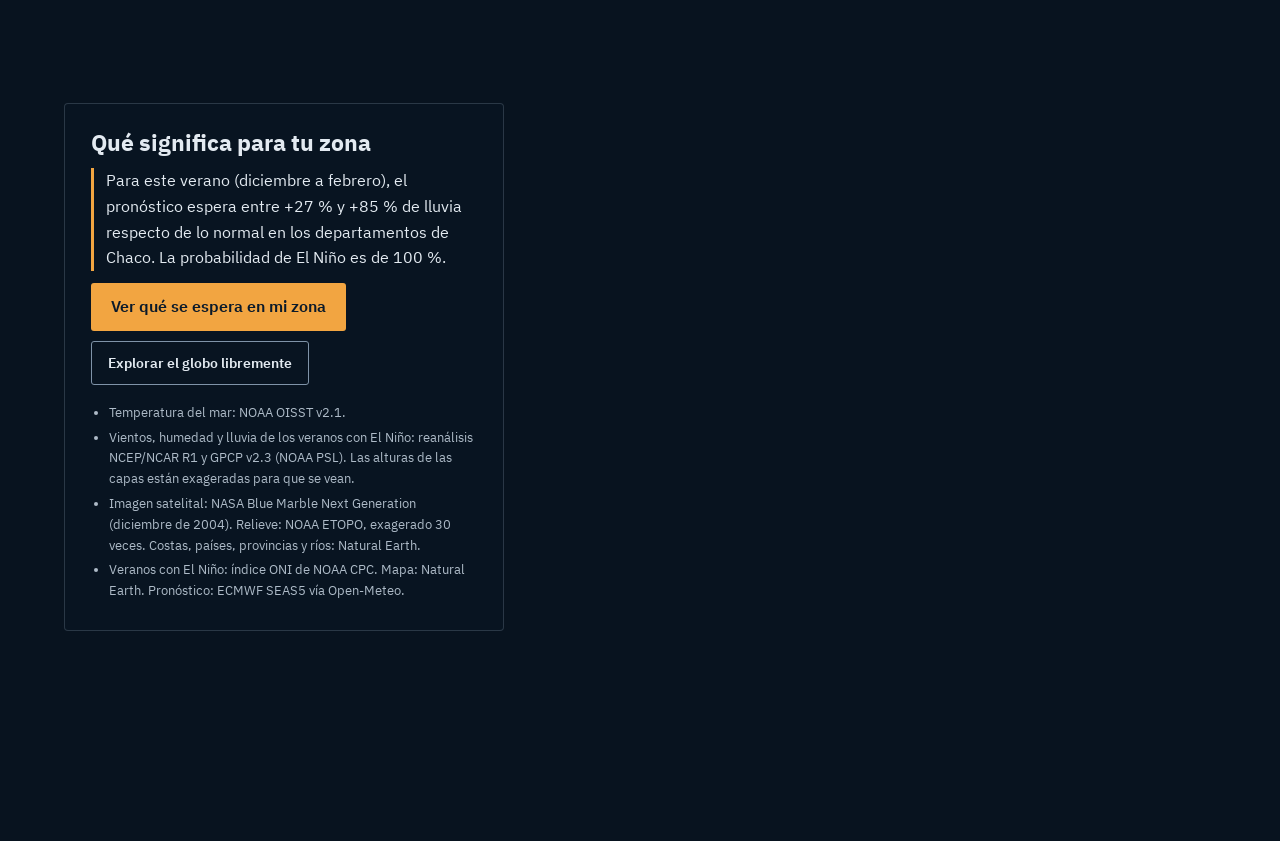
==== commit b47f6950: "Página 3D: el frente frío se muestra como aire frío en movimiento (estelas celestes y borde difuso) " ====
--- a/docs/como-llega.html
+++ b/docs/como-llega.html
@@ -118,7 +118,7 @@
       <p data-i18n="g.hum-3">En verano lo ayudan dos cosas: el calor del Gran Chaco forma una zona de baja presión que atrae el aire del norte, y el anticiclón del Atlántico Sur lo empuja desde el este. Ese anticiclón también trae humedad directamente del Atlántico frente a Brasil, la otra fuente de nuestras lluvias. La humedad del Pacífico, en cambio, queda del otro lado de la cordillera.</p>
       <p data-i18n="g.hum-2">Con El Niño llega más humedad desde la Amazonía hacia la cuenca del Plata, y el chorro de capas bajas aparece más seguido. Cuando ese aire húmedo se encuentra con el chorro de altura reforzado, las tormentas se vuelven más frecuentes. Así El Niño se convierte en lluvia en nuestra región.</p>
       <p data-i18n-html="g.hum-5">Las <strong>nubes blancas</strong> marcan dónde se forman las tormentas. El aire húmedo de abajo se acumula donde ya no puede seguir de largo, y se ve obligado a subir: al final del chorro de capas bajas, sobre el noreste argentino, Paraguay y el sur de Brasil, y al pie de la cordillera. Arriba, el <strong>chorro de altura</strong> (líneas naranjas y grises, a 12 km) se lleva el aire que sube, y eso lo hace subir todavía más: así las nubes crecen hasta su altura.</p>
-      <p data-i18n-html="g.hum-6">Pero la humedad sola no alcanza: algo tiene que levantarla. Muchas veces ese disparador es un <strong>frente frío que llega desde el sur</strong> (la línea azul con triángulos). El aire frío, más pesado, entra por debajo del aire cálido y húmedo y lo empuja hacia arriba: al subir, el vapor se enfría, se condensa y se forma una línea de tormentas que avanza con el frente.</p>
+      <p data-i18n-html="g.hum-6">Pero la humedad sola no alcanza: algo tiene que levantarla. Muchas veces ese disparador es un <strong>frente frío que llega desde el sur</strong> (el aire frío en celeste, que avanza desde el sur con su borde luminoso). El aire frío, más pesado, entra por debajo del aire cálido y húmedo y lo empuja hacia arriba: al subir, el vapor se enfría, se condensa y se forma una línea de tormentas que avanza con el frente.</p>
       <p data-i18n-html="g.hum-7"><strong>Cómo se ve desde Chaco.</strong> En el este de la provincia, en Resistencia y alrededores, la secuencia típica es: uno o varios días de viento norte, caliente y pesado; después la tormenta llega desde el sur o el sudoeste con el frente, y el viento rota al sur y refresca. Hacia el oeste, más cerca de las sierras de Salta y Santiago del Estero, también son comunes las tormentas que nacen al pie de la cordillera y avanzan hacia el este, y llueve bastante menos: en verano, unos 350 mm en Almirante Brown y General Güemes contra unos 480 mm en San Fernando y Bermejo.</p>
       <p data-i18n="g.hum-4">El chorro de altura no depende de la cordillera: sopla a unos 12 km en todo el planeta, también sobre los océanos, y pasa por encima de los picos más altos, que llegan a unos 7 km.</p>
       <p class="g-fuente" data-i18n="g.hum-fuente">Humedad transportada por el viento a unos 1.500 m de altura (850 hPa), promedio de los veranos con El Niño. Las nubes son una ilustración; su ubicación sale de los datos: es donde converge la humedad. El relieve (NOAA ETOPO) y las alturas de los vientos están exagerados 30 veces.</p>
--- a/docs/css/como-llega.css
+++ b/docs/css/como-llega.css
@@ -29,7 +29,7 @@
 .g-etiqueta.visible { opacity: 1; }
 .g-etiqueta.destacada { color: var(--g-ambar); font-weight: 600; font-size: 14px; }
 .g-etiqueta.humedad { color: var(--g-humedad); }
-.g-etiqueta.frio { color: #8CC8FF; font-weight: 600; }
+.g-etiqueta.frio { color: #B5DCFF; font-weight: 600; }
 
 /* Relato */
 .g-relato { position: relative; z-index: 2; pointer-events: none; }
